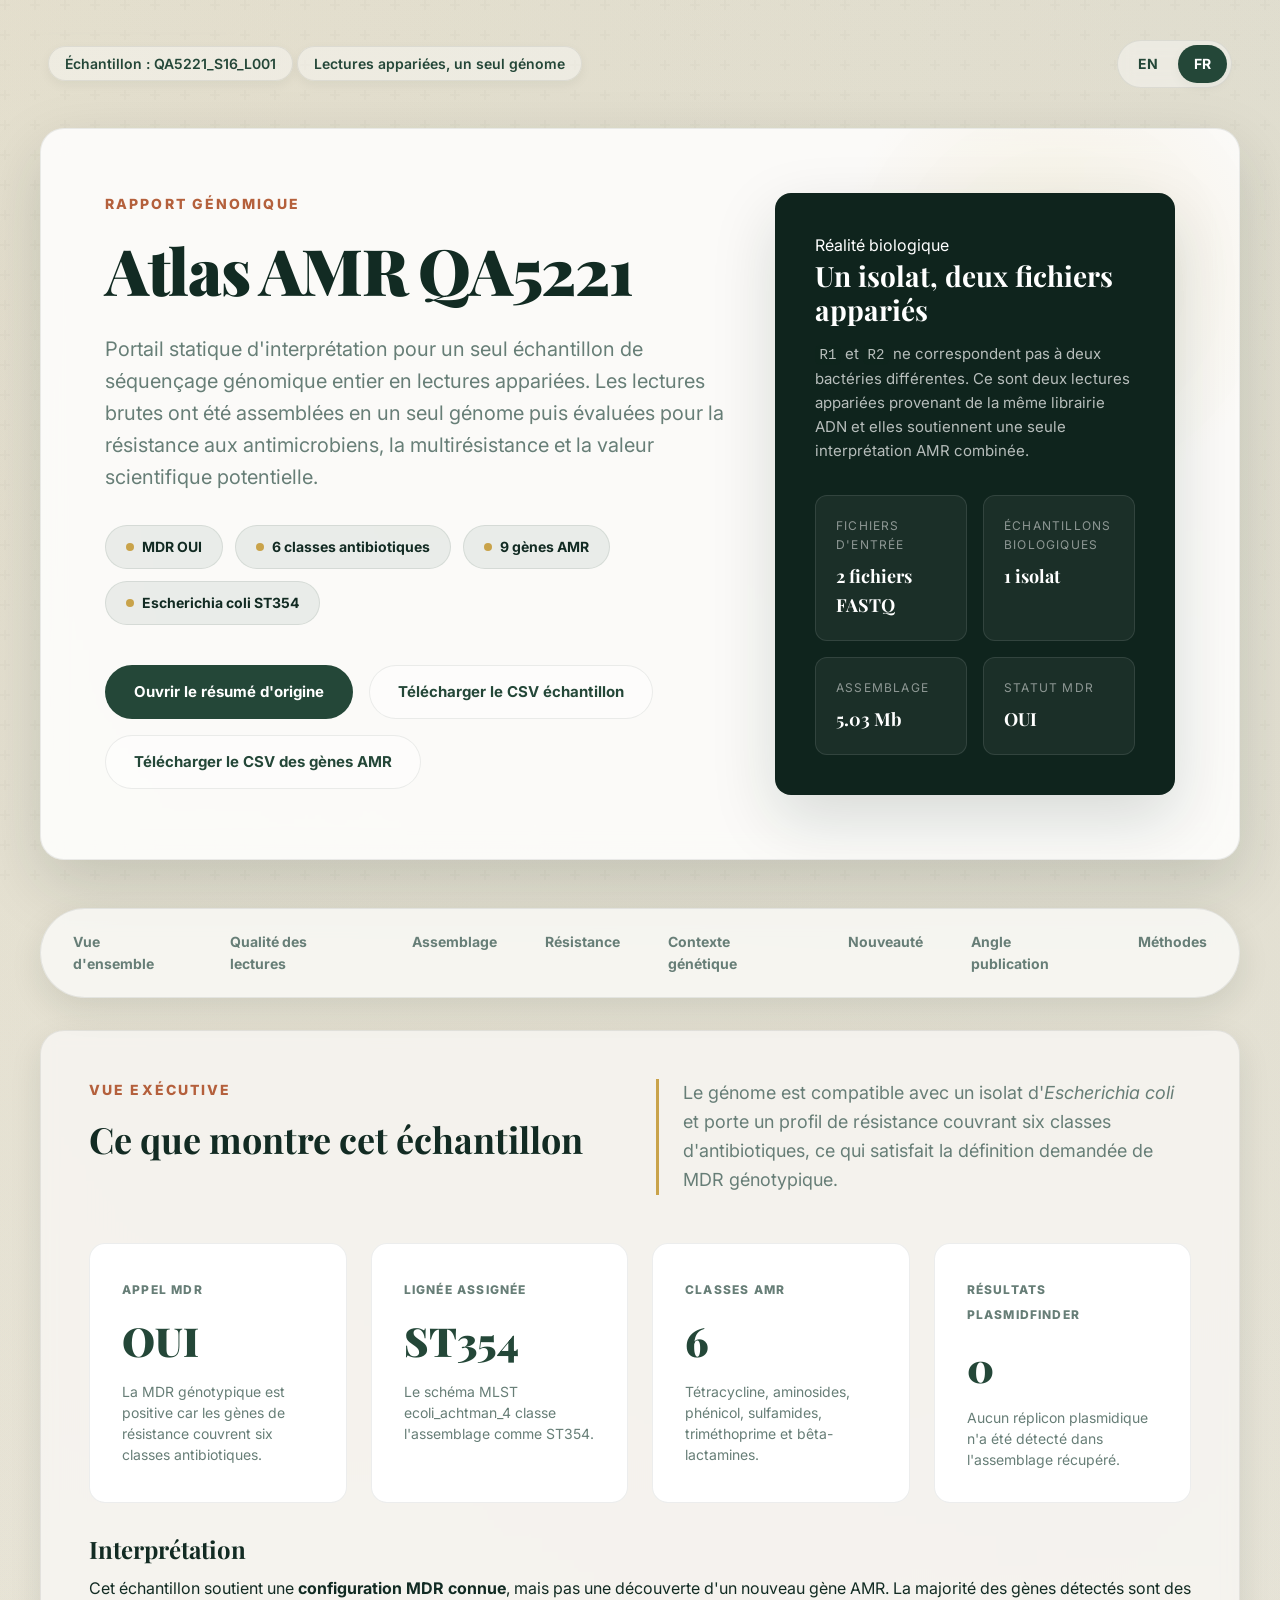
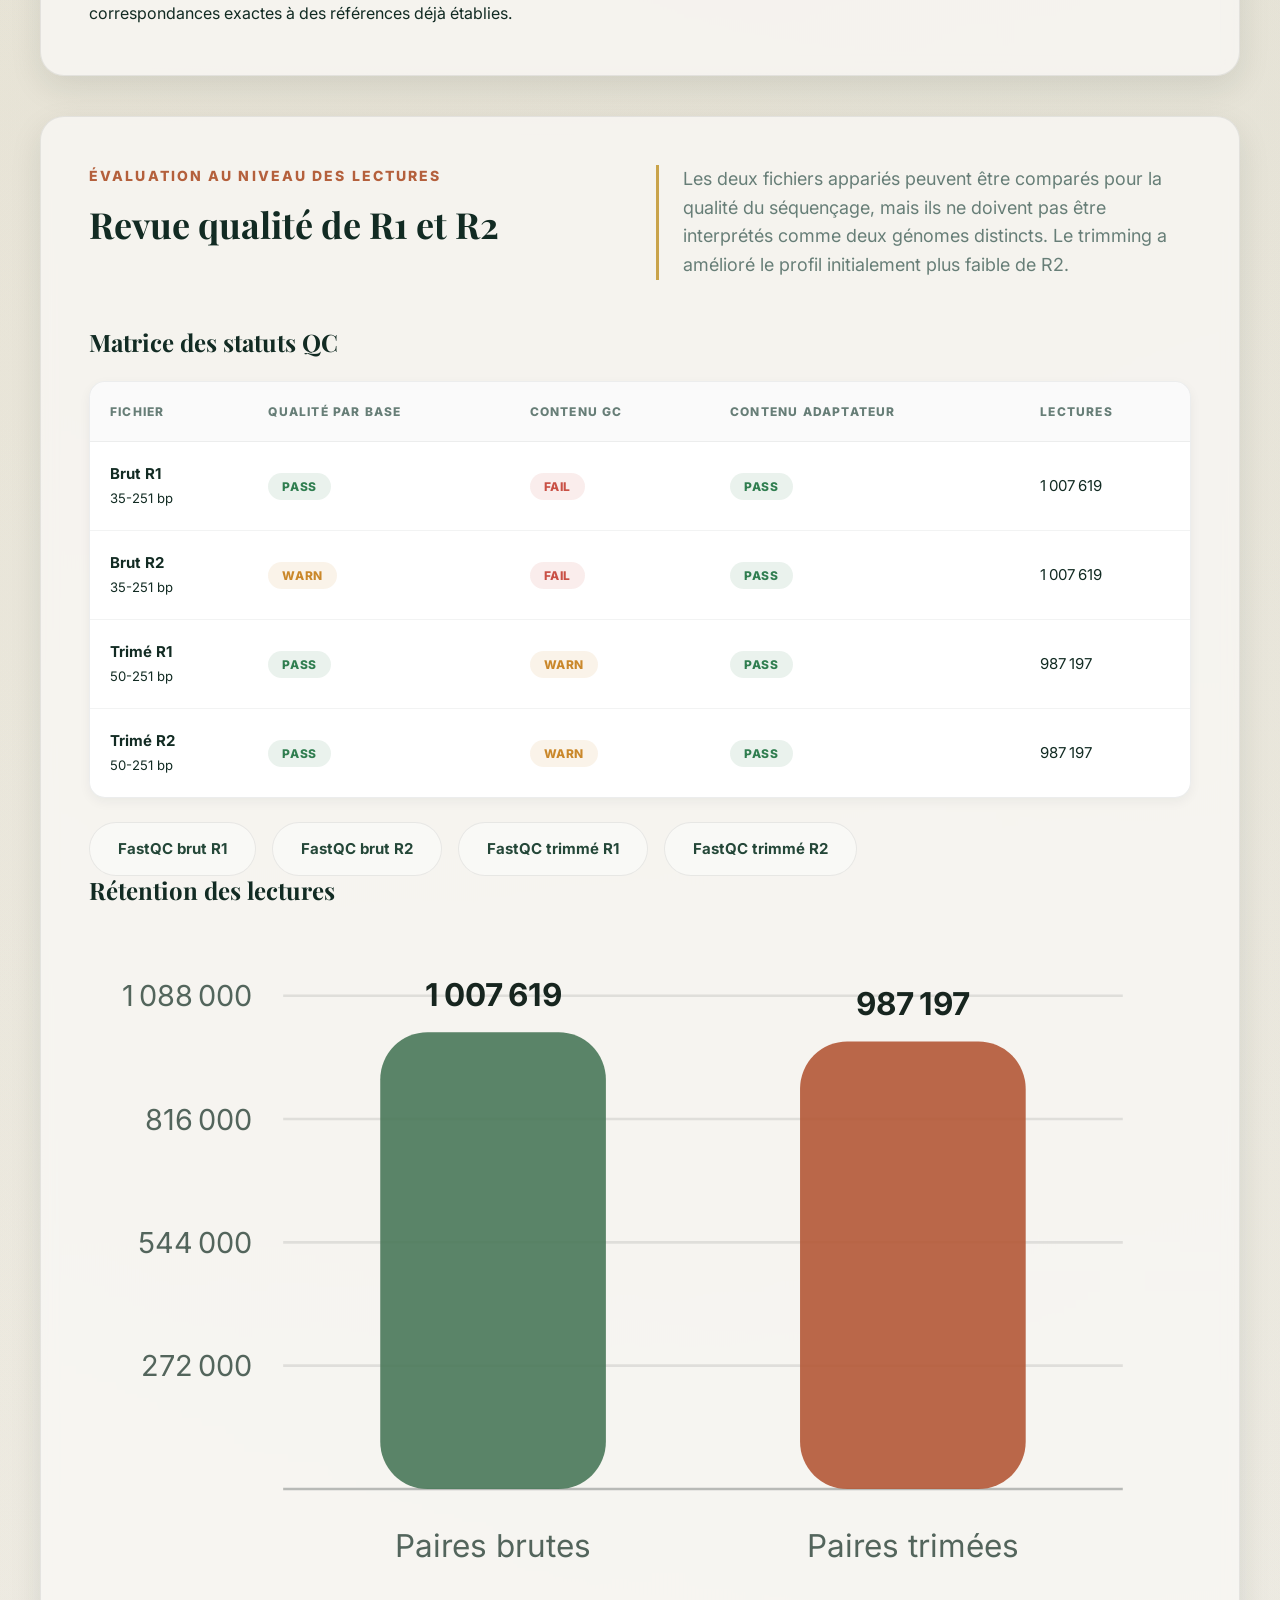
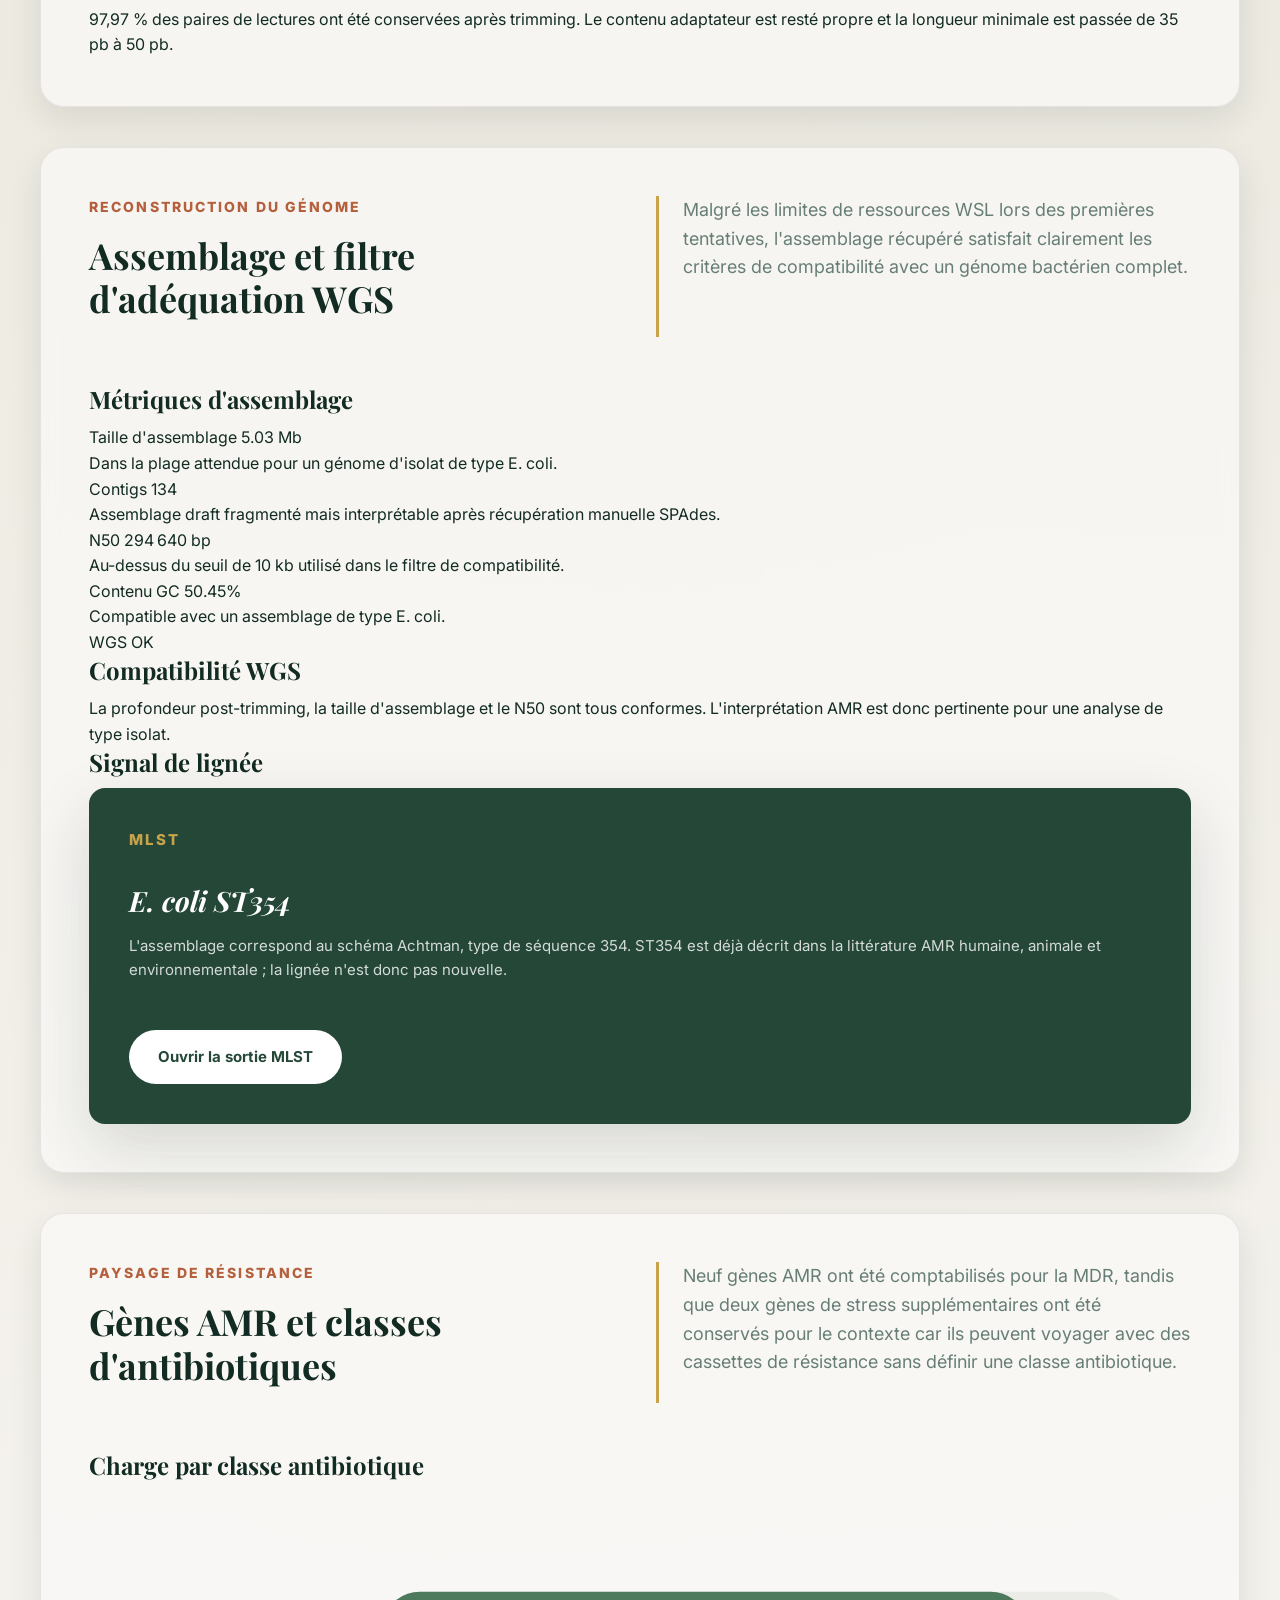
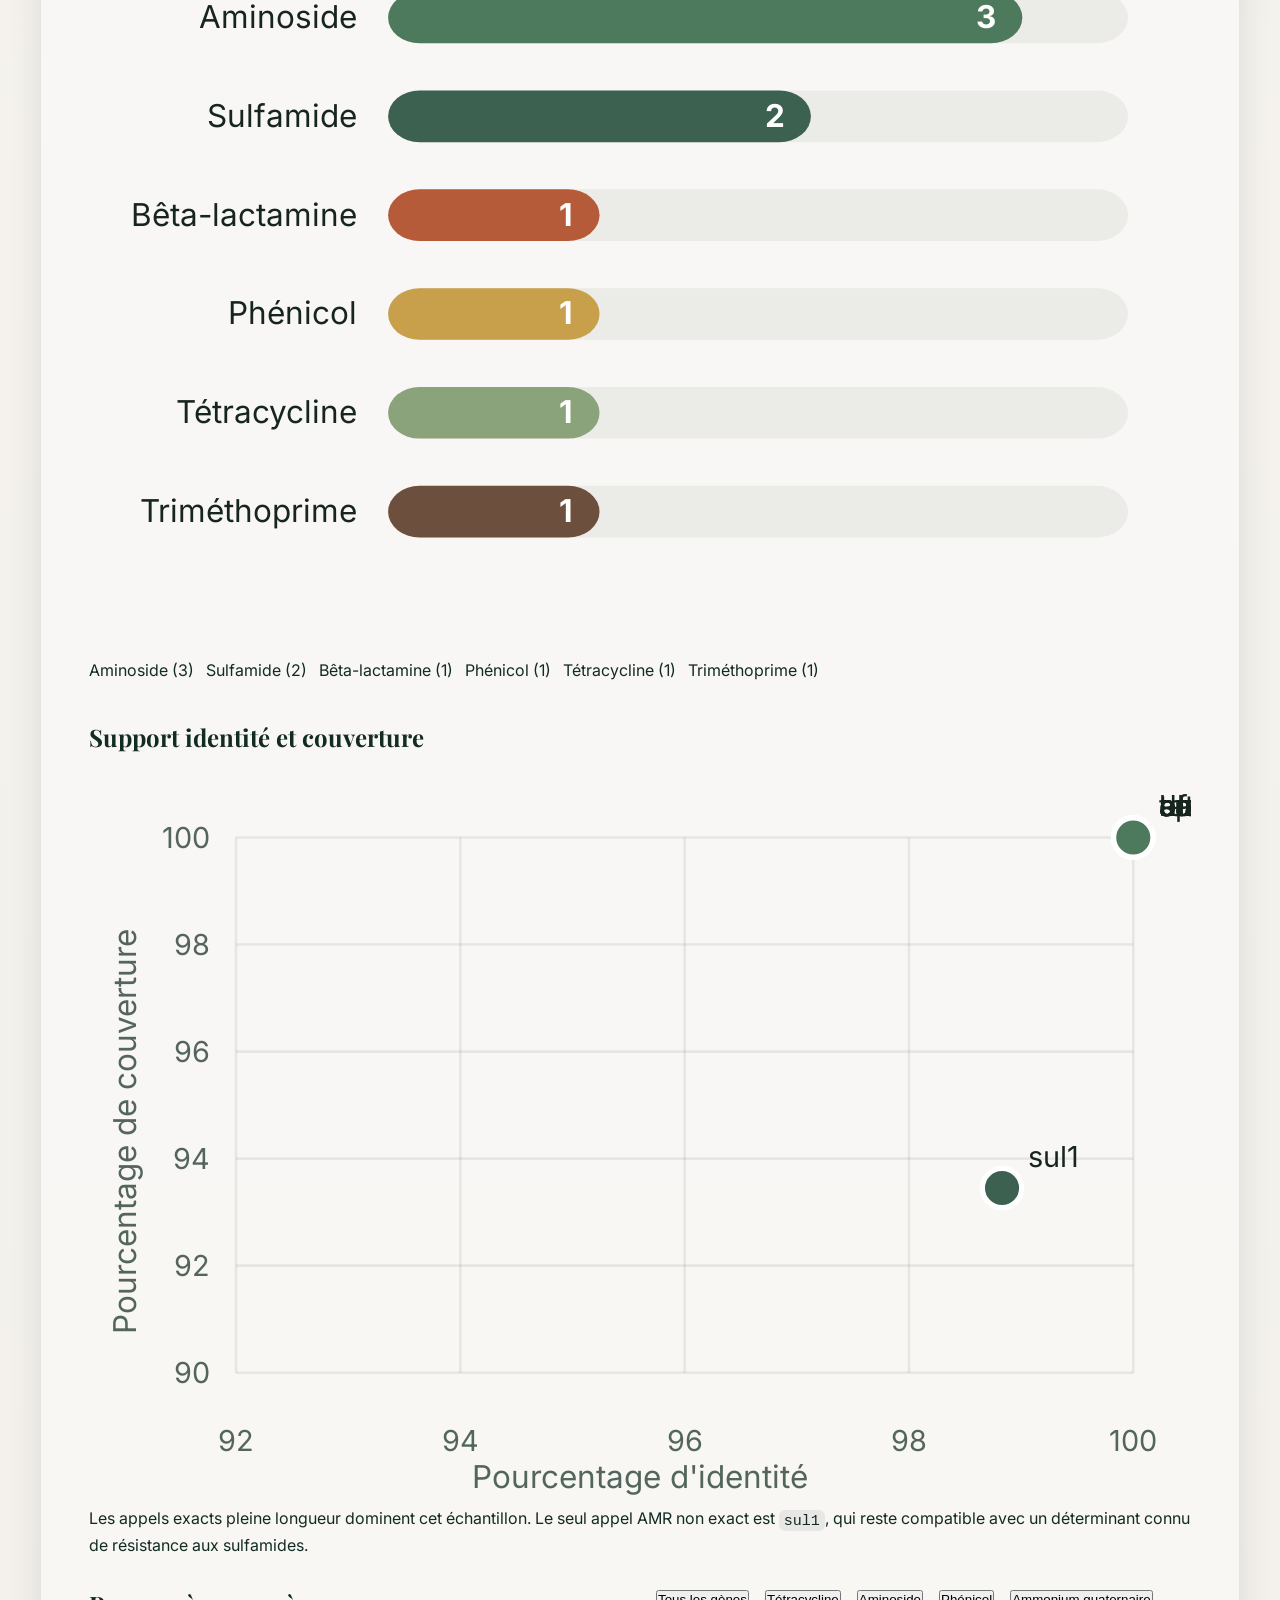
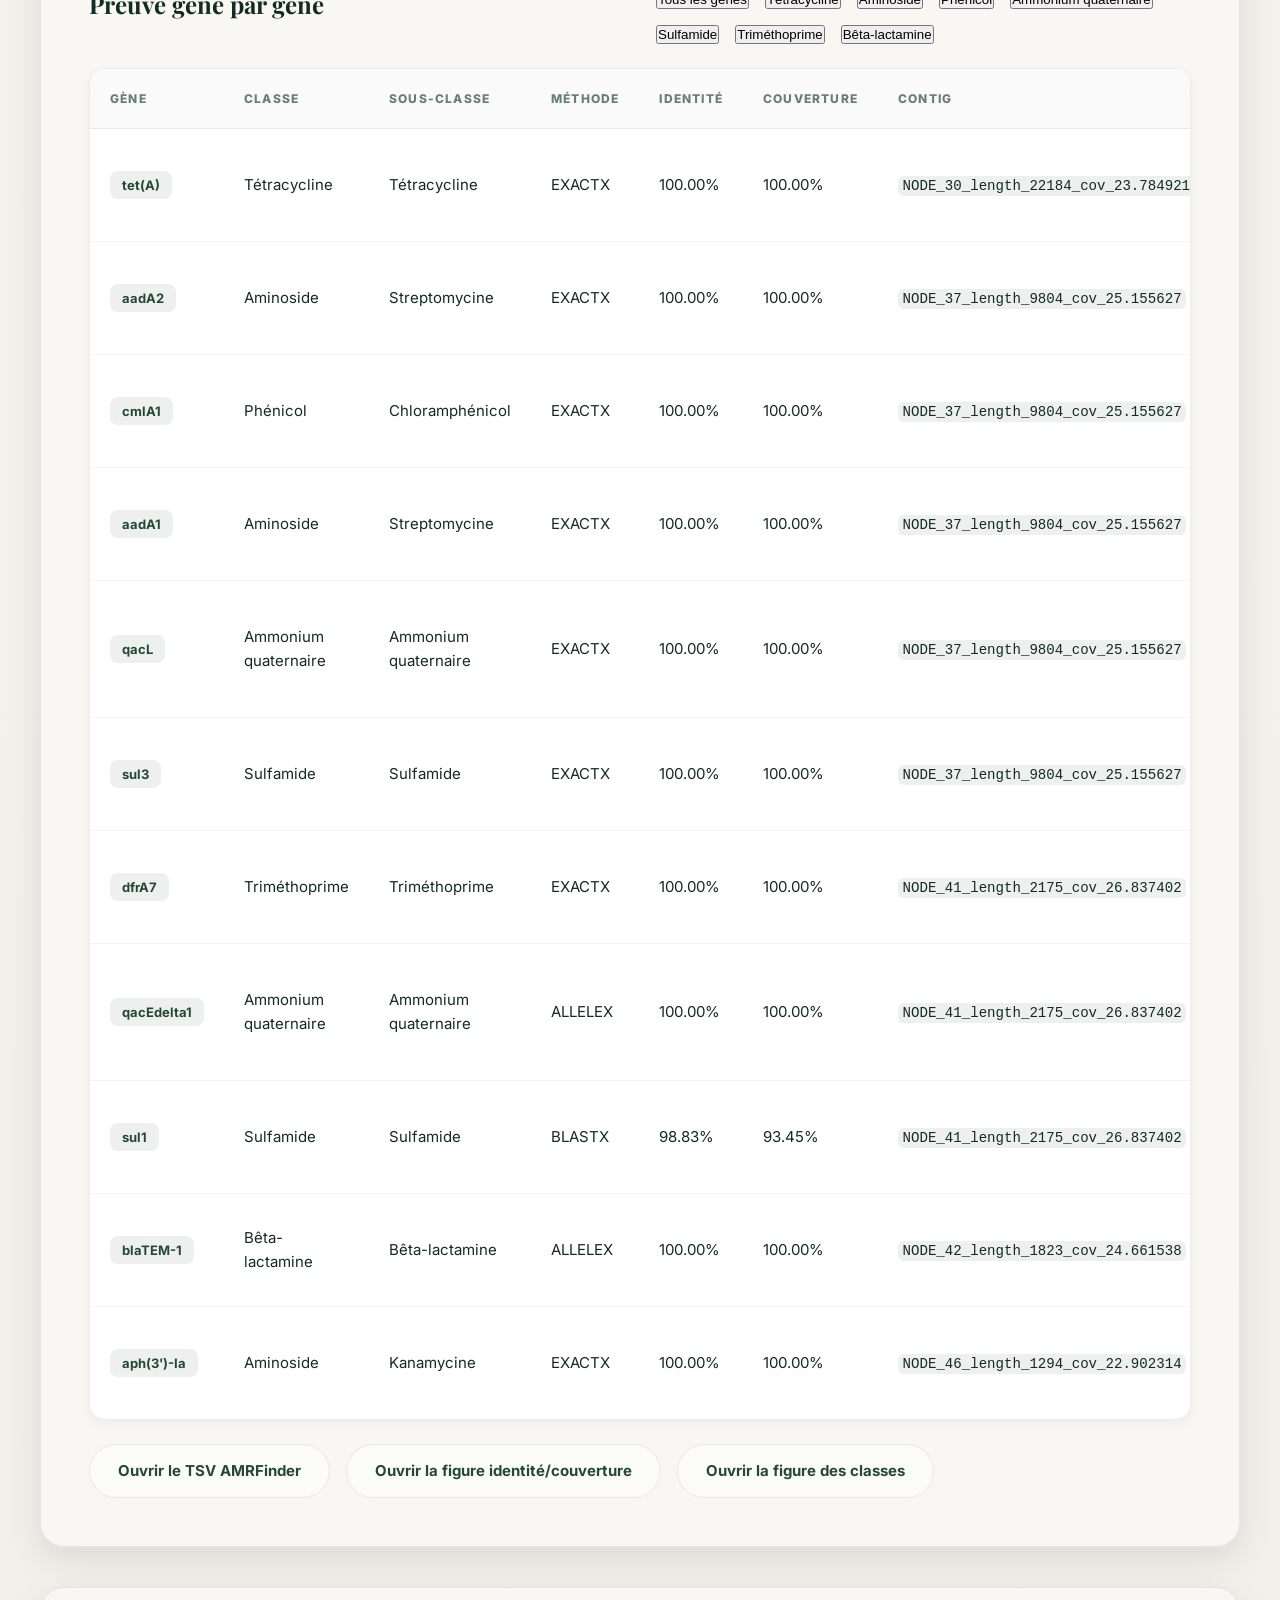
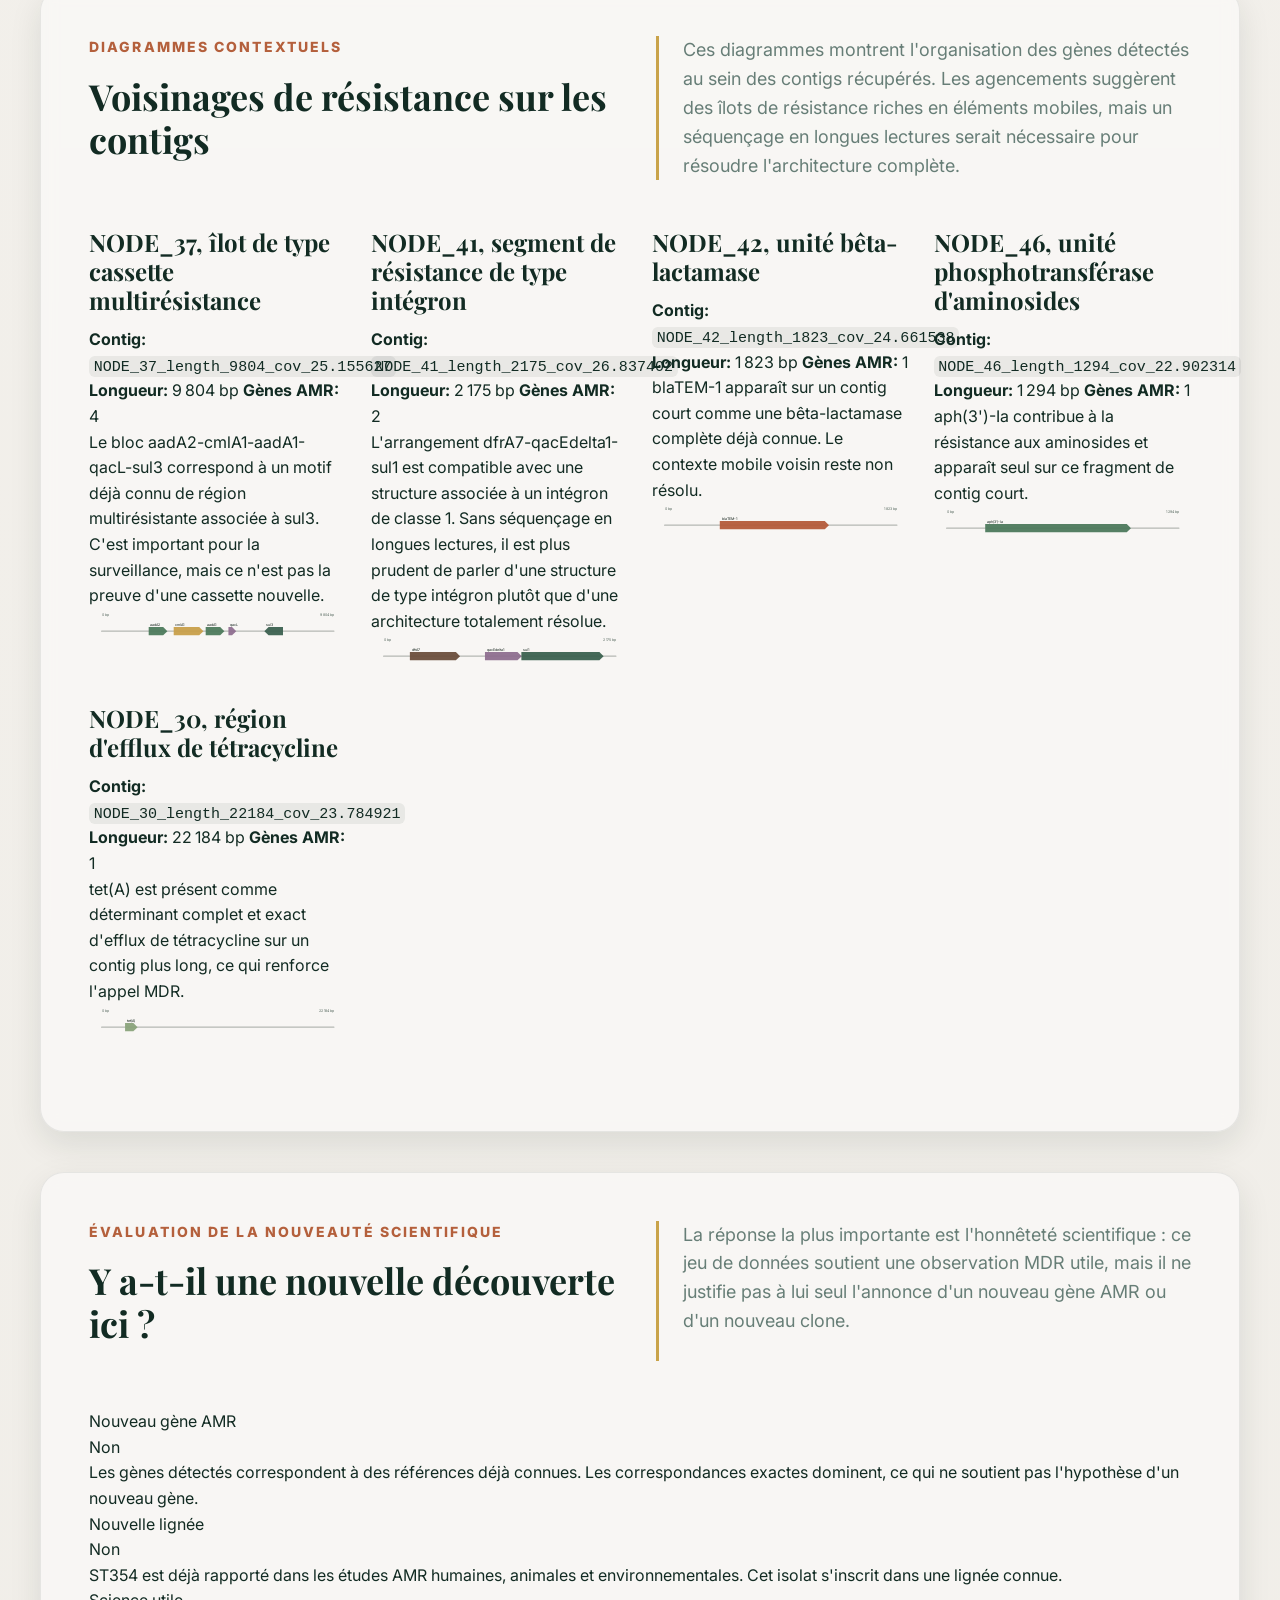
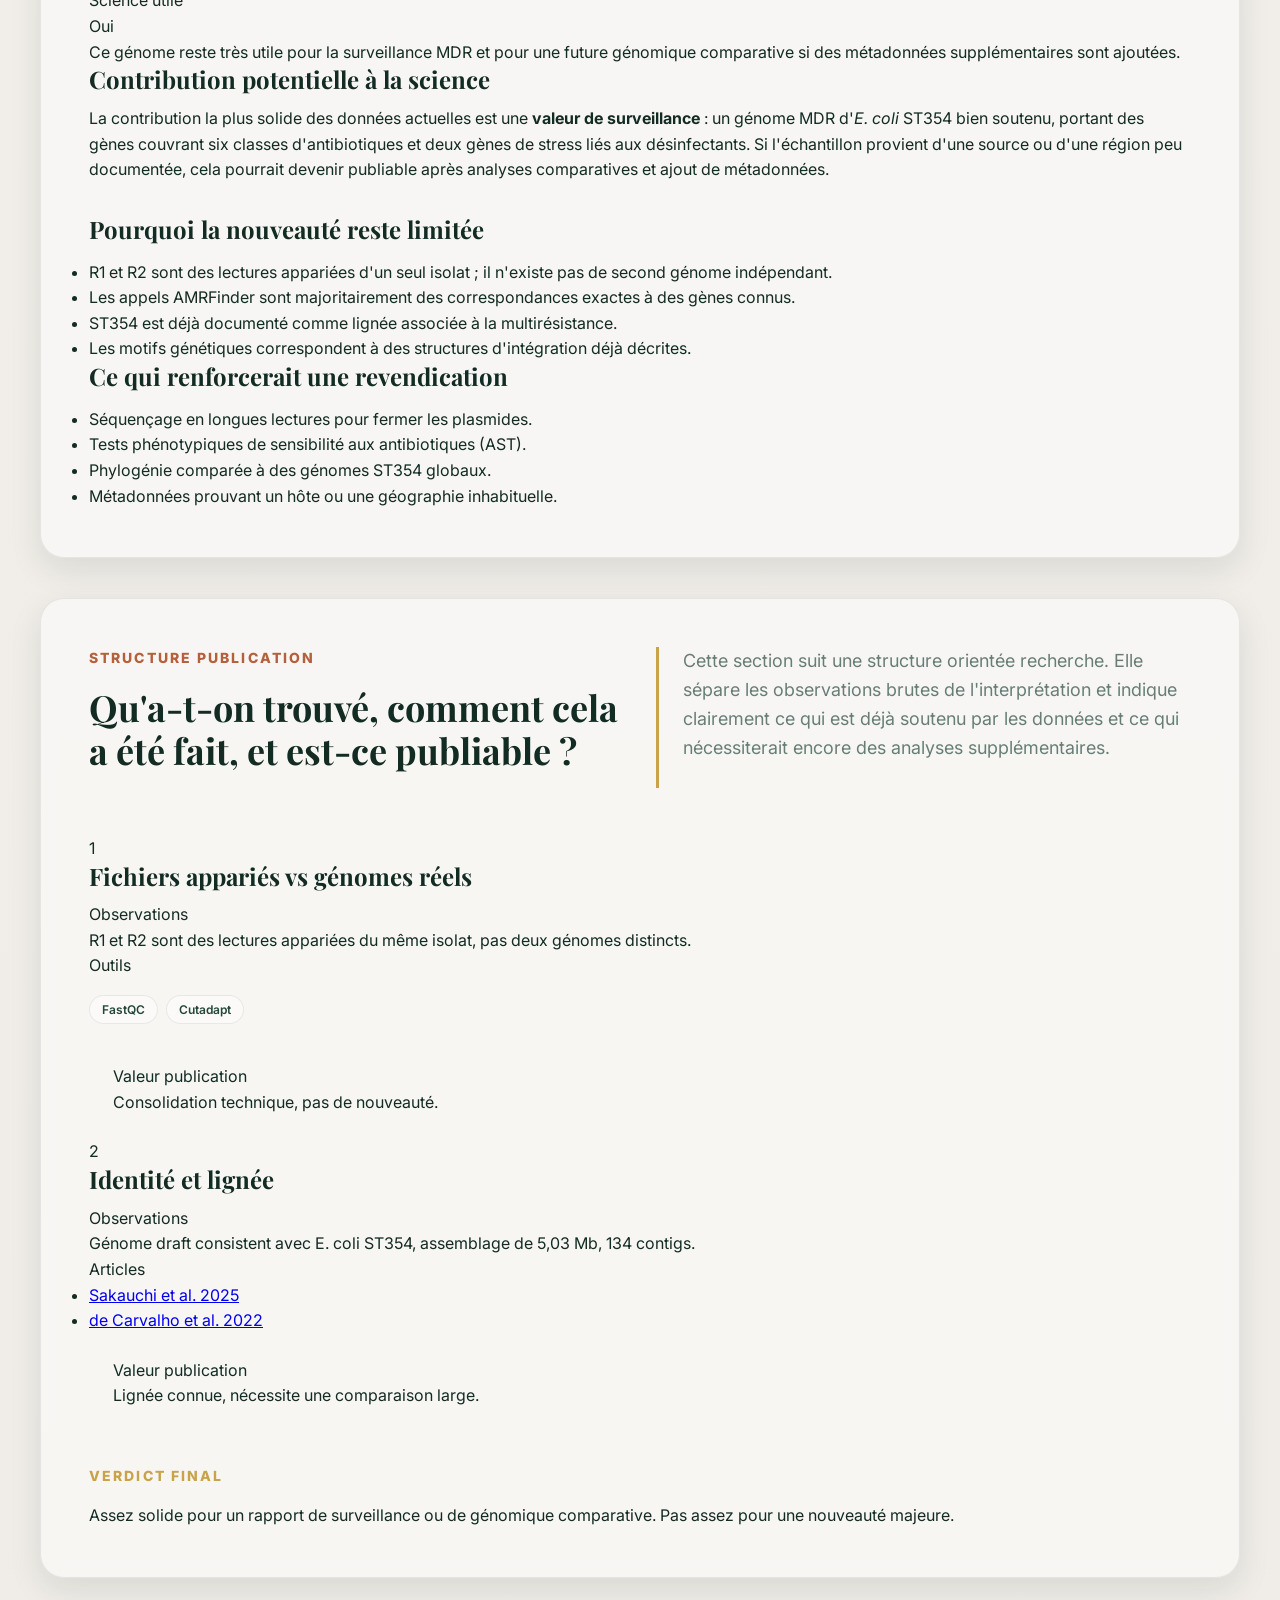
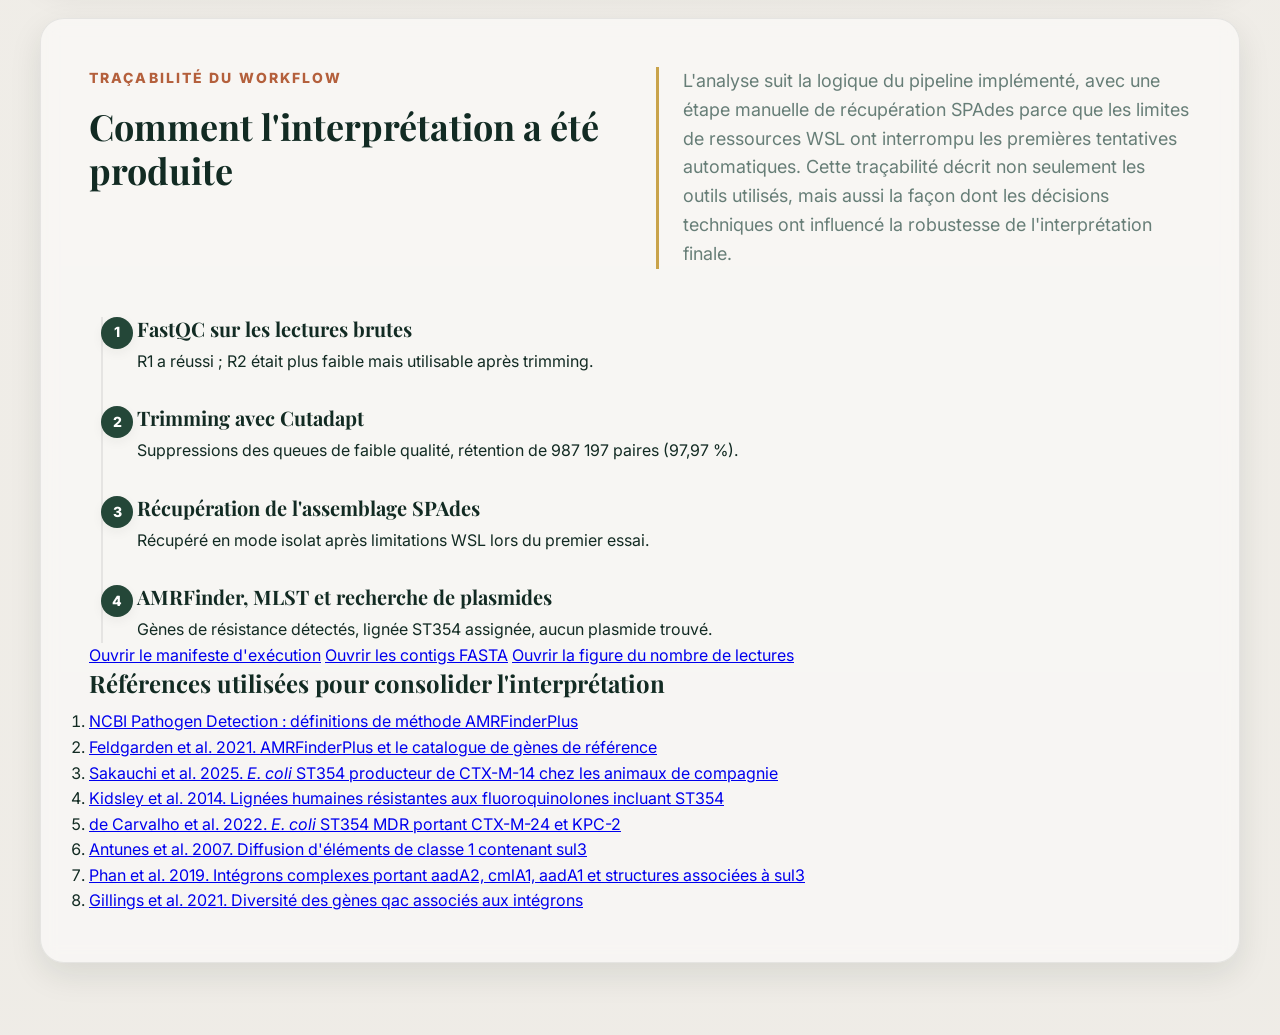
==== index.fr.html @ 308a6fcc "Modernize AMR report styling: Premium design system, glassmorphism, and responsive layout" ====
<!DOCTYPE html>
<html lang="fr">
<head>
  <meta charset="utf-8">
  <meta name="viewport" content="width=device-width, initial-scale=1">
  <title>QA5221 Atlas AMR</title>
  <link rel="stylesheet" href="styles.css">
</head>
<body>
  <div class="page-shell">
    <div class="topbar">
      <div class="topbar-group">
        <span class="topbar-chip">Échantillon : QA5221_S16_L001</span>
        <span class="topbar-chip">Lectures appariées, un seul génome</span>
      </div>
      <div class="language-switch" aria-label="Changement de langue">
        <a class="language-link" href="index.html">EN</a>
        <a class="language-link active" href="index.fr.html" lang="fr">FR</a>
      </div>
    </div>

    <header class="hero" id="top">
      <div class="hero-copy">
        <p class="eyebrow">Rapport génomique</p>
        <h1>Atlas AMR QA5221</h1>
        <p class="hero-lead">
          Portail statique d'interprétation pour un seul échantillon de séquençage génomique entier en lectures appariées.
          Les lectures brutes ont été assemblées en un seul génome puis évaluées pour la résistance
          aux antimicrobiens, la multirésistance et la valeur scientifique potentielle.
        </p>
        <div class="hero-badges" id="hero-badges"></div>
        <div class="hero-actions">
          <a class="button button-primary" href="../reports/QA5221_S16_L001_summary.html">Ouvrir le résumé d'origine</a>
          <a class="button" href="../reports/QA5221_S16_L001_sample_summary.csv">Télécharger le CSV échantillon</a>
          <a class="button" href="../reports/QA5221_S16_L001_amr_genes.csv">Télécharger le CSV des gènes AMR</a>
        </div>
      </div>
      <div class="hero-panel">
        <div class="specimen-card">
          <span class="specimen-label">Réalité biologique</span>
          <h2>Un isolat, deux fichiers appariés</h2>
          <p>
            <code>R1</code> et <code>R2</code> ne correspondent pas à deux bactéries différentes.
            Ce sont deux lectures appariées provenant de la même librairie ADN et elles soutiennent
            une seule interprétation AMR combinée.
          </p>
          <div class="specimen-grid">
            <div><span>Fichiers d'entrée</span><strong>2 fichiers FASTQ</strong></div>
            <div><span>Échantillons biologiques</span><strong>1 isolat</strong></div>
            <div><span>Assemblage</span><strong>5.03 Mb</strong></div>
            <div><span>Statut MDR</span><strong>OUI</strong></div>
          </div>
        </div>
      </div>
    </header>

    <nav class="section-nav">
      <a href="#overview">Vue d'ensemble</a>
      <a href="#qc">Qualité des lectures</a>
      <a href="#assembly">Assemblage</a>
      <a href="#amr">Résistance</a>
      <a href="#clusters">Contexte génétique</a>
      <a href="#novelty">Nouveauté</a>
      <a href="#research">Angle publication</a>
      <a href="#methods">Méthodes</a>
    </nav>

    <main>
      <section class="panel" id="overview">
        <div class="panel-head">
          <div>
            <p class="eyebrow">Vue exécutive</p>
            <h2>Ce que montre cet échantillon</h2>
          </div>
          <p class="panel-summary">
            Le génome est compatible avec un isolat d'<em>Escherichia coli</em> et porte un profil de
            résistance couvrant six classes d'antibiotiques, ce qui satisfait la définition demandée
            de MDR génotypique.
          </p>
        </div>
        <div class="metrics-grid" id="metrics-grid"></div>
        <div class="callout">
          <h3>Interprétation</h3>
          <p>
            Cet échantillon soutient une <strong>configuration MDR connue</strong>, mais pas une découverte
            d'un nouveau gène AMR. La majorité des gènes détectés sont des correspondances exactes
            à des références déjà établies.
          </p>
        </div>
      </section>

      <section class="panel" id="qc">
        <div class="panel-head">
          <div>
            <p class="eyebrow">Évaluation au niveau des lectures</p>
            <h2>Revue qualité de R1 et R2</h2>
          </div>
          <p class="panel-summary">
            Les deux fichiers appariés peuvent être comparés pour la qualité du séquençage, mais ils
            ne doivent pas être interprétés comme deux génomes distincts. Le trimming a amélioré le profil
            initialement plus faible de R2.
          </p>
        </div>
        <div class="two-column">
          <article class="subpanel">
            <h3>Matrice des statuts QC</h3>
            <div class="table-wrap">
              <div id="qc-matrix"></div>
            </div>
            <div class="hero-actions" style="margin-top: 1rem;">
              <a class="button" href="../qc/raw/QA5221_S16_L001_R1_001_fastqc.html">FastQC brut R1</a>
              <a class="button" href="../qc/raw/QA5221_S16_L001_R2_001_fastqc.html">FastQC brut R2</a>
              <a class="button" href="../qc/trimmed/QA5221_S16_L001_trimmed_R1_fastqc.html">FastQC trimmé R1</a>
              <a class="button" href="../qc/trimmed/QA5221_S16_L001_trimmed_R2_fastqc.html">FastQC trimmé R2</a>
            </div>
          </article>
          <article class="subpanel">
            <h3>Rétention des lectures</h3>
            <div class="chart-shell">
              <svg id="read-chart" viewBox="0 0 420 260" aria-labelledby="read-chart-title" role="img">
                <title id="read-chart-title">Nombre de lectures avant et après trimming</title>
              </svg>
            </div>
            <p class="figure-note">
              97,97 % des paires de lectures ont été conservées après trimming. Le contenu adaptateur
              est resté propre et la longueur minimale est passée de 35 pb à 50 pb.
            </p>
          </article>
        </div>
      </section>

      <section class="panel" id="assembly">
        <div class="panel-head">
          <div>
            <p class="eyebrow">Reconstruction du génome</p>
            <h2>Assemblage et filtre d'adéquation WGS</h2>
          </div>
          <p class="panel-summary">
            Malgré les limites de ressources WSL lors des premières tentatives, l'assemblage récupéré
            satisfait clairement les critères de compatibilité avec un génome bactérien complet.
          </p>
        </div>
        <div class="two-column">
          <article class="subpanel">
            <h3>Métriques d'assemblage</h3>
            <div class="assembly-grid" id="assembly-grid"></div>
            <div class="wgs-gate">
              <div class="gate-ring" id="gate-ring"><span id="gate-ring-label"></span></div>
              <div class="gate-text">
                <h3>Compatibilité WGS</h3>
                <p>
                  La profondeur post-trimming, la taille d'assemblage et le N50 sont tous conformes.
                  L'interprétation AMR est donc pertinente pour une analyse de type isolat.
                </p>
              </div>
            </div>
          </article>
          <article class="subpanel">
            <h3>Signal de lignée</h3>
            <div class="specimen-card" style="background: var(--primary); min-height: 100%;">
              <p class="eyebrow" style="color: var(--accent);">MLST</p>
              <h2 style="color: white; font-style: italic;">E. coli ST354</h2>
              <p style="color: hsla(0,0%,100%,0.8);">
                L'assemblage correspond au schéma Achtman, type de séquence 354. 
                ST354 est déjà décrit dans la littérature AMR humaine, animale et environnementale ; 
                la lignée n'est donc pas nouvelle.
              </p>
              <a class="button button-primary" style="background: white; color: var(--primary); margin-top: 1rem;" href="../amr/QA5221_mlst.tsv">Ouvrir la sortie MLST</a>
            </div>
          </article>
        </div>
      </section>

      <section class="panel" id="amr">
        <div class="panel-head">
          <div>
            <p class="eyebrow">Paysage de résistance</p>
            <h2>Gènes AMR et classes d'antibiotiques</h2>
          </div>
          <p class="panel-summary">
            Neuf gènes AMR ont été comptabilisés pour la MDR, tandis que deux gènes de stress supplémentaires
            ont été conservés pour le contexte car ils peuvent voyager avec des cassettes de résistance
            sans définir une classe antibiotique.
          </p>
        </div>
        <div class="two-column">
          <article class="subpanel">
            <h3>Charge par classe antibiotique</h3>
            <div class="chart-shell">
              <svg id="class-chart" viewBox="0 0 420 280" aria-labelledby="class-chart-title" role="img">
                <title id="class-chart-title">Classes antibiotiques détectées</title>
              </svg>
            </div>
            <div class="hero-badges" id="class-legend" style="margin-top: 1.5rem;"></div>
          </article>
          <article class="subpanel">
            <h3>Support identité et couverture</h3>
            <div class="chart-shell">
              <svg id="scatter-chart" viewBox="0 0 420 280" aria-labelledby="scatter-chart-title" role="img">
                <title id="scatter-chart-title">Identité et couverture des gènes AMR</title>
              </svg>
            </div>
            <p class="figure-note">
              Les appels exacts pleine longueur dominent cet échantillon. Le seul appel AMR non exact
              est <code>sul1</code>, qui reste compatible avec un déterminant connu de résistance aux sulfamides.
            </p>
          </article>
        </div>
        <div class="subpanel" style="margin-top: 2rem;">
          <div class="panel-head" style="margin-bottom: 1.5rem;">
            <h3>Preuve gène par gène</h3>
            <div class="hero-actions" id="filter-row"></div>
          </div>
          <div class="table-wrap">
            <table class="gene-table">
              <thead>
                <tr>
                  <th>Gène</th>
                  <th>Classe</th>
                  <th>Sous-classe</th>
                  <th>Méthode</th>
                  <th>Identité</th>
                  <th>Couverture</th>
                  <th>Contig</th>
                  <th>Rôle</th>
                </tr>
              </thead>
              <tbody id="gene-table-body"></tbody>
            </table>
          </div>
          <div class="hero-actions" style="margin-top: 1.5rem;">
            <a class="button" href="../amr/QA5221_amrfinder.tsv">Ouvrir le TSV AMRFinder</a>
            <a class="button" href="../reports/QA5221_S16_L001_amr_identity_coverage.png">Ouvrir la figure identité/couverture</a>
            <a class="button" href="../reports/QA5221_S16_L001_amr_classes.png">Ouvrir la figure des classes</a>
          </div>
        </div>
      </section>

      <section class="panel" id="clusters">
        <div class="panel-head">
          <div>
            <p class="eyebrow">Diagrammes contextuels</p>
            <h2>Voisinages de résistance sur les contigs</h2>
          </div>
          <p class="panel-summary">
            Ces diagrammes montrent l'organisation des gènes détectés au sein des contigs récupérés.
            Les agencements suggèrent des îlots de résistance riches en éléments mobiles, mais un séquençage
            en longues lectures serait nécessaire pour résoudre l'architecture complète.
          </p>
        </div>
        <div class="metrics-grid" id="cluster-stack"></div>
      </section>

      <section class="panel" id="novelty">
        <div class="panel-head">
          <div>
            <p class="eyebrow">Évaluation de la nouveauté scientifique</p>
            <h2>Y a-t-il une nouvelle découverte ici ?</h2>
          </div>
          <p class="panel-summary">
            La réponse la plus importante est l'honnêteté scientifique : ce jeu de données soutient une
            observation MDR utile, mais il ne justifie pas à lui seul l'annonce d'un nouveau gène AMR
            ou d'un nouveau clone.
          </p>
        </div>
        <div class="novelty-grid" id="novelty-grid"></div>
        <div class="callout contrast">
          <h3>Contribution potentielle à la science</h3>
          <p>
            La contribution la plus solide des données actuelles est une <strong>valeur de surveillance</strong> :
            un génome MDR d'<em>E. coli</em> ST354 bien soutenu, portant des gènes couvrant six classes
            d'antibiotiques et deux gènes de stress liés aux désinfectants. Si l'échantillon provient
            d'une source ou d'une région peu documentée, cela pourrait devenir publiable après analyses
            comparatives et ajout de métadonnées.
          </p>
        </div>
        <div class="two-column" style="margin-top: 2rem;">
          <div class="subpanel">
            <h3>Pourquoi la nouveauté reste limitée</h3>
            <ul class="paper-list" style="margin-top: 1rem;">
              <li>R1 et R2 sont des lectures appariées d'un seul isolat ; il n'existe pas de second génome indépendant.</li>
              <li>Les appels AMRFinder sont majoritairement des correspondances exactes à des gènes connus.</li>
              <li>ST354 est déjà documenté comme lignée associée à la multirésistance.</li>
              <li>Les motifs génétiques correspondent à des structures d'intégration déjà décrites.</li>
            </ul>
          </div>
          <div class="subpanel">
            <h3>Ce qui renforcerait une revendication</h3>
            <ul class="paper-list" style="margin-top: 1rem;">
              <li>Séquençage en longues lectures pour fermer les plasmides.</li>
              <li>Tests phénotypiques de sensibilité aux antibiotiques (AST).</li>
              <li>Phylogénie comparée à des génomes ST354 globaux.</li>
              <li>Métadonnées prouvant un hôte ou une géographie inhabituelle.</li>
            </ul>
          </div>
        </div>
      </section>

      <section class="panel" id="research">
        <div class="panel-head">
          <div>
            <p class="eyebrow">Structure publication</p>
            <h2>Qu'a-t-on trouvé, comment cela a été fait, et est-ce publiable ?</h2>
          </div>
          <p class="panel-summary">
            Cette section suit une structure orientée recherche. Elle sépare les observations brutes de
            l'interprétation et indique clairement ce qui est déjà soutenu par les données et ce qui
            nécessiterait encore des analyses supplémentaires.
          </p>
        </div>
        <div class="research-grid">
          <article class="research-card">
            <div class="research-card-head">
              <span class="research-step">1</span>
              <h3>Fichiers appariés vs génomes réels</h3>
            </div>
            <div>
              <span class="research-label">Observations</span>
              <p>R1 et R2 sont des lectures appariées du même isolat, pas deux génomes distincts.</p>
              <span class="research-label" style="margin-top: 1rem;">Outils</span>
              <div class="timeline-meta">
                <span class="timeline-chip">FastQC</span>
                <span class="timeline-chip">Cutadapt</span>
              </div>
            </div>
            <div class="callout" style="padding: 1.5rem;">
              <span class="research-label">Valeur publication</span>
              <p>Consolidation technique, pas de nouveauté.</p>
            </div>
          </article>

          <article class="research-card">
            <div class="research-card-head">
              <span class="research-step">2</span>
              <h3>Identité et lignée</h3>
            </div>
            <div>
              <span class="research-label">Observations</span>
              <p>Génome draft consistent avec E. coli ST354, assemblage de 5,03 Mb, 134 contigs.</p>
              <span class="research-label" style="margin-top: 1rem;">Articles</span>
              <ul class="paper-list">
                <li><a href="https://pubmed.ncbi.nlm.nih.gov/40107766/">Sakauchi et al. 2025</a></li>
                <li><a href="https://pmc.ncbi.nlm.nih.gov/articles/PMC9646818/">de Carvalho et al. 2022</a></li>
              </ul>
            </div>
            <div class="callout" style="padding: 1.5rem;">
              <span class="research-label">Valeur publication</span>
              <p>Lignée connue, nécessite une comparaison large.</p>
            </div>
          </article>
        </div>
        <div class="callout contrast" style="margin-top: 2rem; border-radius: var(--radius-lg);">
          <span class="eyebrow" style="color: var(--accent);">Verdict Final</span>
          <p>
            Assez solide pour un rapport de surveillance ou de génomique comparative. Pas assez pour une nouveauté majeure.
          </p>
        </div>
      </section>

      <section class="panel" id="methods">
        <div class="panel-head">
          <div>
            <p class="eyebrow">Traçabilité du workflow</p>
            <h2>Comment l'interprétation a été produite</h2>
          </div>
          <p class="panel-summary">
            L'analyse suit la logique du pipeline implémenté, avec une étape manuelle de récupération SPAdes
            parce que les limites de ressources WSL ont interrompu les premières tentatives automatiques.
            Cette traçabilité décrit non seulement les outils utilisés, mais aussi la façon dont les décisions
            techniques ont influencé la robustesse de l'interprétation finale.
          </p>
        </div>
        <div class="timeline">
          <div class="timeline-item">
            <span class="timeline-step">1</span>
            <div><h3>FastQC sur les lectures brutes</h3><p>R1 a réussi ; R2 était plus faible mais utilisable après trimming.</p></div>
          </div>
          <div class="timeline-item">
            <span class="timeline-step">2</span>
            <h3>Trimming avec Cutadapt</h3>
            <p>Suppressions des queues de faible qualité, rétention de 987 197 paires (97,97 %).</p>
          </div>
          <div class="timeline-item">
            <span class="timeline-step">3</span>
            <h3>Récupération de l'assemblage SPAdes</h3>
            <p>Récupéré en mode isolat après limitations WSL lors du premier essai.</p>
          </div>
          <div class="timeline-item">
            <span class="timeline-step">4</span>
            <h3>AMRFinder, MLST et recherche de plasmides</h3>
            <p>Gènes de résistance détectés, lignée ST354 assignée, aucun plasmide trouvé.</p>
          </div>
        </div>
        <div class="inline-links">
          <a href="../run_manifest.json">Ouvrir le manifeste d'exécution</a>
          <a href="../assembly/contigs.fasta">Ouvrir les contigs FASTA</a>
          <a href="../reports/QA5221_S16_L001_read_counts.png">Ouvrir la figure du nombre de lectures</a>
        </div>
        <div class="references">
          <h3>Références utilisées pour consolider l'interprétation</h3>
          <ol>
            <li><a href="https://www.ncbi.nlm.nih.gov/pathogens/docs/data_processing">NCBI Pathogen Detection : définitions de méthode AMRFinderPlus</a></li>
            <li><a href="https://pmc.ncbi.nlm.nih.gov/articles/PMC8208984/">Feldgarden et al. 2021. AMRFinderPlus et le catalogue de gènes de référence</a></li>
            <li><a href="https://pubmed.ncbi.nlm.nih.gov/40107766/">Sakauchi et al. 2025. <em>E. coli</em> ST354 producteur de CTX-M-14 chez les animaux de compagnie</a></li>
            <li><a href="https://pubmed.ncbi.nlm.nih.gov/25576024/">Kidsley et al. 2014. Lignées humaines résistantes aux fluoroquinolones incluant ST354</a></li>
            <li><a href="https://pmc.ncbi.nlm.nih.gov/articles/PMC9646818/">de Carvalho et al. 2022. <em>E. coli</em> ST354 MDR portant CTX-M-24 et KPC-2</a></li>
            <li><a href="https://pmc.ncbi.nlm.nih.gov/articles/PMC1855504/">Antunes et al. 2007. Diffusion d'éléments de classe 1 contenant sul3</a></li>
            <li><a href="https://pmc.ncbi.nlm.nih.gov/articles/PMC6834847/">Phan et al. 2019. Intégrons complexes portant aadA2, cmlA1, aadA1 et structures associées à sul3</a></li>
            <li><a href="https://pmc.ncbi.nlm.nih.gov/articles/PMC8448097/">Gillings et al. 2021. Diversité des gènes qac associés aux intégrons</a></li>
          </ol>
        </div>
      </section>
    </main>
  </div>

  <script src="app.js"></script>
</body>
</html>
---- styles.css ----
@import url('https://fonts.googleapis.com/css2?family=Inter:wght@300;400;500;600;700;800&family=Playfair+Display:ital,wght@0,400;0,700;0,900;1,400&display=swap');

:root {
  /* Refined Color Palette - HSL for harmony */
  --bg-color: hsl(40, 30%, 96%);
  --bg-deep: hsl(160, 40%, 10%);
  --ink-color: hsl(160, 40%, 12%);
  --muted-color: hsl(160, 10%, 45%);
  
  --primary: hsl(155, 33%, 21%); /* Deep Moss */
  --primary-light: hsl(155, 20%, 45%); /* Fern */
  --secondary: hsl(18, 50%, 47%); /* Clay */
  --accent: hsl(42, 54%, 54%); /* Gold */
  
  --panel-bg: hsla(40, 30%, 98%, 0.7);
  --panel-bg-strong: hsla(0, 0%, 100%, 0.85);
  --glass-bg: hsla(255, 100%, 100%, 0.4);
  --glass-border: hsla(160, 40%, 10%, 0.08);
  
  --shadow-sm: 0 4px 12px hsla(160, 40%, 10%, 0.05);
  --shadow-md: 0 12px 32px hsla(160, 40%, 10%, 0.1);
  --shadow-lg: 0 24px 64px hsla(160, 40%, 10%, 0.15);
  
  --radius-lg: 24px;
  --radius-md: 16px;
  --radius-sm: 12px;
  
  --status-pass: hsl(145, 45%, 34%);
  --status-warn: hsl(35, 65%, 48%);
  --status-fail: hsl(5, 55%, 53%);
  --status-na: hsl(160, 8%, 51%);

  --font-main: 'Inter', system-ui, -apple-system, sans-serif;
  --font-serif: 'Playfair Display', serif;
}

/* Base reset & Typography */
* {
  box-sizing: border-box;
  margin: 0;
  padding: 0;
}

html {
  scroll-behavior: smooth;
  font-size: 16px;
}

body {
  background-color: var(--bg-color);
  background-image: 
    radial-gradient(circle at 0% 0%, hsla(42, 54%, 54%, 0.15), transparent 40%),
    radial-gradient(circle at 100% 0%, hsla(155, 33%, 21%, 0.1), transparent 40%),
    linear-gradient(180deg, var(--bg-color) 0%, hsl(40, 20%, 92%) 100%);
  color: var(--ink-color);
  font-family: var(--font-main);
  line-height: 1.6;
  min-height: 100vh;
  padding: 2rem 1rem;
}

body::before {
  content: "";
  position: fixed;
  inset: 0;
  z-index: -1;
  background-image: url("data:image/svg+xml,%3Csvg width='60' height='60' viewBox='0 0 60 60' xmlns='http://www.w3.org/2000/svg'%3E%3Cg fill='none' fill-rule='evenodd'%3E%3Cg fill='%2317251f' fill-opacity='0.03'%3E%3Cpath d='M36 34v-4h-2v4h-4v2h4v4h2v-4h4v-2h-4zM6 34v-4H4v4H0v2h4v4h2v-4h4v-2H6zM6 4V0H4v4H0v2h4v4h2V6h4V4H6zM36 4V0h-2v4h-4v2h4v4h2V6h4V4h-4z'/%3E%3C/g%3E%3C/g%3E%3C/svg%3E");
  opacity: 0.5;
}

h1, h2, h3, h4 {
  font-family: var(--font-serif);
  font-weight: 700;
  line-height: 1.2;
}

h1 {
  font-size: clamp(2.5rem, 5vw, 4.5rem);
  font-weight: 900;
  letter-spacing: -0.02em;
  margin-bottom: 1.5rem;
}

h2 {
  font-size: 2.25rem;
  margin-bottom: 1rem;
}

h3 {
  font-size: 1.5rem;
  margin-bottom: 0.75rem;
}

/* Layout Shell */
.page-shell {
  max-width: 1200px;
  margin: 0 auto;
  position: relative;
}

/* Topbar */
.topbar {
  display: flex;
  justify-content: space-between;
  align-items: center;
  margin-bottom: 2rem;
  padding: 0.5rem;
}

.topbar-chip {
  background: var(--glass-bg);
  backdrop-filter: blur(8px);
  border: 1px solid var(--glass-border);
  padding: 0.5rem 1rem;
  border-radius: 2rem;
  font-size: 0.875rem;
  font-weight: 600;
  color: var(--primary);
  box-shadow: var(--shadow-sm);
}

.language-switch {
  background: var(--glass-bg);
  backdrop-filter: blur(8px);
  border: 1px solid var(--glass-border);
  padding: 0.25rem;
  border-radius: 2rem;
  display: flex;
  gap: 0.25rem;
}

.language-link {
  padding: 0.5rem 1rem;
  border-radius: 1.5rem;
  text-decoration: none;
  font-size: 0.875rem;
  font-weight: 700;
  color: var(--primary);
  transition: all 0.3s ease;
}

.language-link:hover {
  background: hsla(155, 33%, 21%, 0.05);
}

.language-link.active {
  background: var(--primary);
  color: white;
  box-shadow: var(--shadow-sm);
}

/* Hero Section */
.hero {
  display: grid;
  grid-template-columns: 1fr 400px;
  gap: 3rem;
  background: var(--panel-bg-strong);
  backdrop-filter: blur(12px);
  border: 1px solid var(--glass-border);
  border-radius: var(--radius-lg);
  padding: 4rem;
  box-shadow: var(--shadow-lg);
  margin-bottom: 3rem;
  position: relative;
  overflow: hidden;
}

.hero::after {
  content: "";
  position: absolute;
  top: -10%;
  right: -5%;
  width: 40%;
  height: 60%;
  background: radial-gradient(circle, hsla(42, 54%, 54%, 0.15), transparent 70%);
  z-index: 0;
}

.hero-copy {
  position: relative;
  z-index: 1;
}

.eyebrow {
  font-size: 0.875rem;
  font-weight: 800;
  text-transform: uppercase;
  letter-spacing: 0.15em;
  color: var(--secondary);
  margin-bottom: 1rem;
  display: block;
}

.hero-lead {
  font-size: 1.25rem;
  color: var(--muted-color);
  max-width: 60ch;
  margin-bottom: 2rem;
}

.hero-badges {
  display: flex;
  flex-wrap: wrap;
  gap: 0.75rem;
  margin-bottom: 2.5rem;
}

.badge {
  background: hsla(155, 33%, 21%, 0.08);
  border: 1px solid hsla(155, 33%, 21%, 0.1);
  padding: 0.625rem 1.25rem;
  border-radius: 2rem;
  font-size: 0.875rem;
  font-weight: 700;
  display: flex;
  align-items: center;
  gap: 0.5rem;
  transition: transform 0.3s ease;
}

.badge:hover {
  transform: translateY(-2px);
}

.badge .dot {
  width: 8px;
  height: 8px;
  border-radius: 50%;
  background: var(--accent);
}

.hero-actions {
  display: flex;
  gap: 1rem;
  flex-wrap: wrap;
}

.button {
  display: inline-flex;
  align-items: center;
  padding: 0.875rem 1.75rem;
  border-radius: 2rem;
  text-decoration: none;
  font-weight: 700;
  font-size: 0.9375rem;
  transition: all 0.3s cubic-bezier(0.4, 0, 0.2, 1);
  border: 1px solid var(--glass-border);
  background: var(--glass-bg);
  color: var(--primary);
}

.button:hover {
  transform: translateY(-3px);
  box-shadow: var(--shadow-md);
  background: white;
}

.button-primary {
  background: var(--primary);
  color: white;
  border-color: transparent;
}

.button-primary:hover {
  background: hsl(155, 33%, 25%);
  color: white;
}

/* Specimen Card */
.specimen-card {
  background: var(--bg-deep);
  color: white;
  padding: 2.5rem;
  border-radius: var(--radius-md);
  box-shadow: var(--shadow-lg);
  position: relative;
  z-index: 1;
}

.specimen-card h2 {
  color: white;
  font-size: 1.75rem;
  margin-bottom: 1rem;
}

.specimen-card p {
  color: hsla(0, 0%, 100%, 0.7);
  font-size: 0.9375rem;
  margin-bottom: 2rem;
}

.specimen-grid {
  display: grid;
  grid-template-columns: 1fr 1fr;
  gap: 1rem;
}

.specimen-grid div {
  background: hsla(0, 0%, 100%, 0.05);
  padding: 1.25rem;
  border-radius: var(--radius-sm);
  border: 1px solid hsla(0, 0%, 100%, 0.1);
}

.specimen-grid span {
  display: block;
  font-size: 0.75rem;
  text-transform: uppercase;
  letter-spacing: 0.1em;
  color: hsla(0, 0%, 100%, 0.5);
  margin-bottom: 0.5rem;
}

.specimen-grid strong {
  font-size: 1.125rem;
  font-family: var(--font-serif);
}

/* Section Navigation */
.section-nav {
  position: sticky;
  top: 1rem;
  z-index: 100;
  background: hsla(40, 30%, 98%, 0.8);
  backdrop-filter: blur(12px);
  border: 1px solid var(--glass-border);
  padding: 0.75rem;
  border-radius: 3rem;
  margin: 2rem auto;
  display: flex;
  justify-content: center;
  gap: 0.5rem;
  box-shadow: var(--shadow-md);
  max-width: fit-content;
}

.section-nav a {
  padding: 0.625rem 1.25rem;
  border-radius: 2rem;
  text-decoration: none;
  font-size: 0.875rem;
  font-weight: 700;
  color: var(--muted-color);
  transition: all 0.3s ease;
}

.section-nav a:hover {
  background: hsla(155, 33%, 21%, 0.05);
  color: var(--primary);
}

/* Generic Panels */
.panel {
  background: var(--panel-bg);
  backdrop-filter: blur(8px);
  border: 1px solid var(--glass-border);
  border-radius: var(--radius-lg);
  padding: 3rem;
  margin-bottom: 2.5rem;
  box-shadow: var(--shadow-md);
}

.panel-head {
  margin-bottom: 3rem;
  display: grid;
  grid-template-columns: 1fr 1fr;
  gap: 2rem;
}

.panel-summary {
  font-size: 1.125rem;
  color: var(--muted-color);
  border-left: 3px solid var(--accent);
  padding-left: 1.5rem;
}

/* Metrics Grid */
.metrics-grid {
  display: grid;
  grid-template-columns: repeat(auto-fit, minmax(240px, 1fr));
  gap: 1.5rem;
  margin-bottom: 2rem;
}

.metric-card {
  background: white;
  padding: 2rem;
  border-radius: var(--radius-md);
  border: 1px solid var(--glass-border);
  transition: transform 0.3s ease, box-shadow 0.3s ease;
}

.metric-card:hover {
  transform: translateY(-5px);
  box-shadow: var(--shadow-md);
}

.metric-card .label {
  font-size: 0.75rem;
  font-weight: 800;
  text-transform: uppercase;
  letter-spacing: 0.1em;
  color: var(--muted-color);
}

.metric-card .value {
  display: block;
  font-family: var(--font-serif);
  font-size: 2.5rem;
  font-weight: 900;
  color: var(--primary);
  margin: 0.5rem 0;
}

.metric-card .detail {
  font-size: 0.875rem;
  color: var(--muted-color);
  line-height: 1.5;
}

/* Tables */
.table-wrap {
  background: white;
  border-radius: var(--radius-md);
  border: 1px solid var(--glass-border);
  overflow-x: auto;
  box-shadow: var(--shadow-sm);
  margin: 1.5rem 0;
}

table {
  width: 100%;
  border-collapse: collapse;
  text-align: left;
}

th {
  background: hsla(160, 40%, 10%, 0.02);
  padding: 1.25rem;
  font-size: 0.75rem;
  font-weight: 800;
  text-transform: uppercase;
  letter-spacing: 0.1em;
  color: var(--muted-color);
  border-bottom: 1px solid var(--glass-border);
}

td {
  padding: 1.25rem;
  font-size: 0.9375rem;
  border-bottom: 1px solid hsla(160, 40%, 10%, 0.05);
}

tr:last-child td {
  border-bottom: none;
}

.gene-tag {
  background: hsla(155, 33%, 21%, 0.08);
  color: var(--primary);
  padding: 0.375rem 0.75rem;
  border-radius: 0.5rem;
  font-weight: 700;
  font-size: 0.8125rem;
}

/* Status Chips */
.status-chip {
  padding: 0.375rem 0.875rem;
  border-radius: 2rem;
  font-size: 0.75rem;
  font-weight: 800;
  text-transform: uppercase;
  letter-spacing: 0.05em;
}

.status-pass { background: hsla(145, 45%, 34%, 0.1); color: var(--status-pass); }
.status-warn { background: hsla(35, 65%, 48%, 0.1); color: var(--status-warn); }
.status-fail { background: hsla(5, 55%, 53%, 0.1); color: var(--status-fail); }

/* Timeline */
.timeline {
  display: flex;
  flex-direction: column;
  gap: 2rem;
  position: relative;
  padding-left: 3rem;
}

.timeline::before {
  content: "";
  position: absolute;
  left: 0.75rem;
  top: 0;
  bottom: 0;
  width: 2px;
  background: var(--glass-border);
}

.timeline-item {
  position: relative;
}

.timeline-step {
  position: absolute;
  left: -2.25rem;
  width: 2rem;
  height: 2rem;
  background: var(--primary);
  color: white;
  border-radius: 50%;
  display: grid;
  place-items: center;
  font-weight: 800;
  font-size: 0.875rem;
  box-shadow: var(--shadow-sm);
}

.timeline h3 {
  font-size: 1.25rem;
  margin-bottom: 0.5rem;
}

.timeline-meta {
  display: flex;
  flex-wrap: wrap;
  gap: 0.5rem;
  margin: 1rem 0;
}

.timeline-chip {
  background: var(--glass-bg);
  border: 1px solid var(--glass-border);
  padding: 0.25rem 0.75rem;
  border-radius: 1rem;
  font-size: 0.75rem;
  font-weight: 600;
  color: var(--primary);
}

.timeline-note {
  margin-top: 14px;
  padding-top: 14px;
  border-top: 1px solid var(--line);
  color: var(--muted);
}

code {
  font-family: Consolas, "Courier New", monospace;
  font-size: 0.94em;
  padding: 0.12em 0.32em;
  border-radius: 6px;
  background: rgba(15, 36, 29, 0.07);
}

.small {
  color: var(--muted);
  font-size: 0.82rem;
}

@media (max-width: 1040px) {
  .hero,
  .two-column,
  .metrics-grid,
  .novelty-grid {
    grid-template-columns: 1fr;
  }

  .panel-head,
  .gene-table-head {
    flex-direction: column;
    align-items: start;
  }

  .assembly-grid {
    grid-template-columns: 1fr 1fr;
  }

  .research-card {
    grid-template-columns: 1fr;
  }
}

@media (max-width: 760px) {
  .page-shell {
    padding: 16px 14px 52px;
  }

  .topbar {
    flex-direction: column;
    align-items: start;
  }

  .hero,
  .panel {
    padding: 22px;
  }

  .assembly-grid {
    grid-template-columns: 1fr;
  }

  .specimen-grid,
  .metrics-grid,
  .novelty-grid {
    grid-template-columns: 1fr;
  }

  .wgs-gate {
    flex-direction: column;
    align-items: start;
  }
}
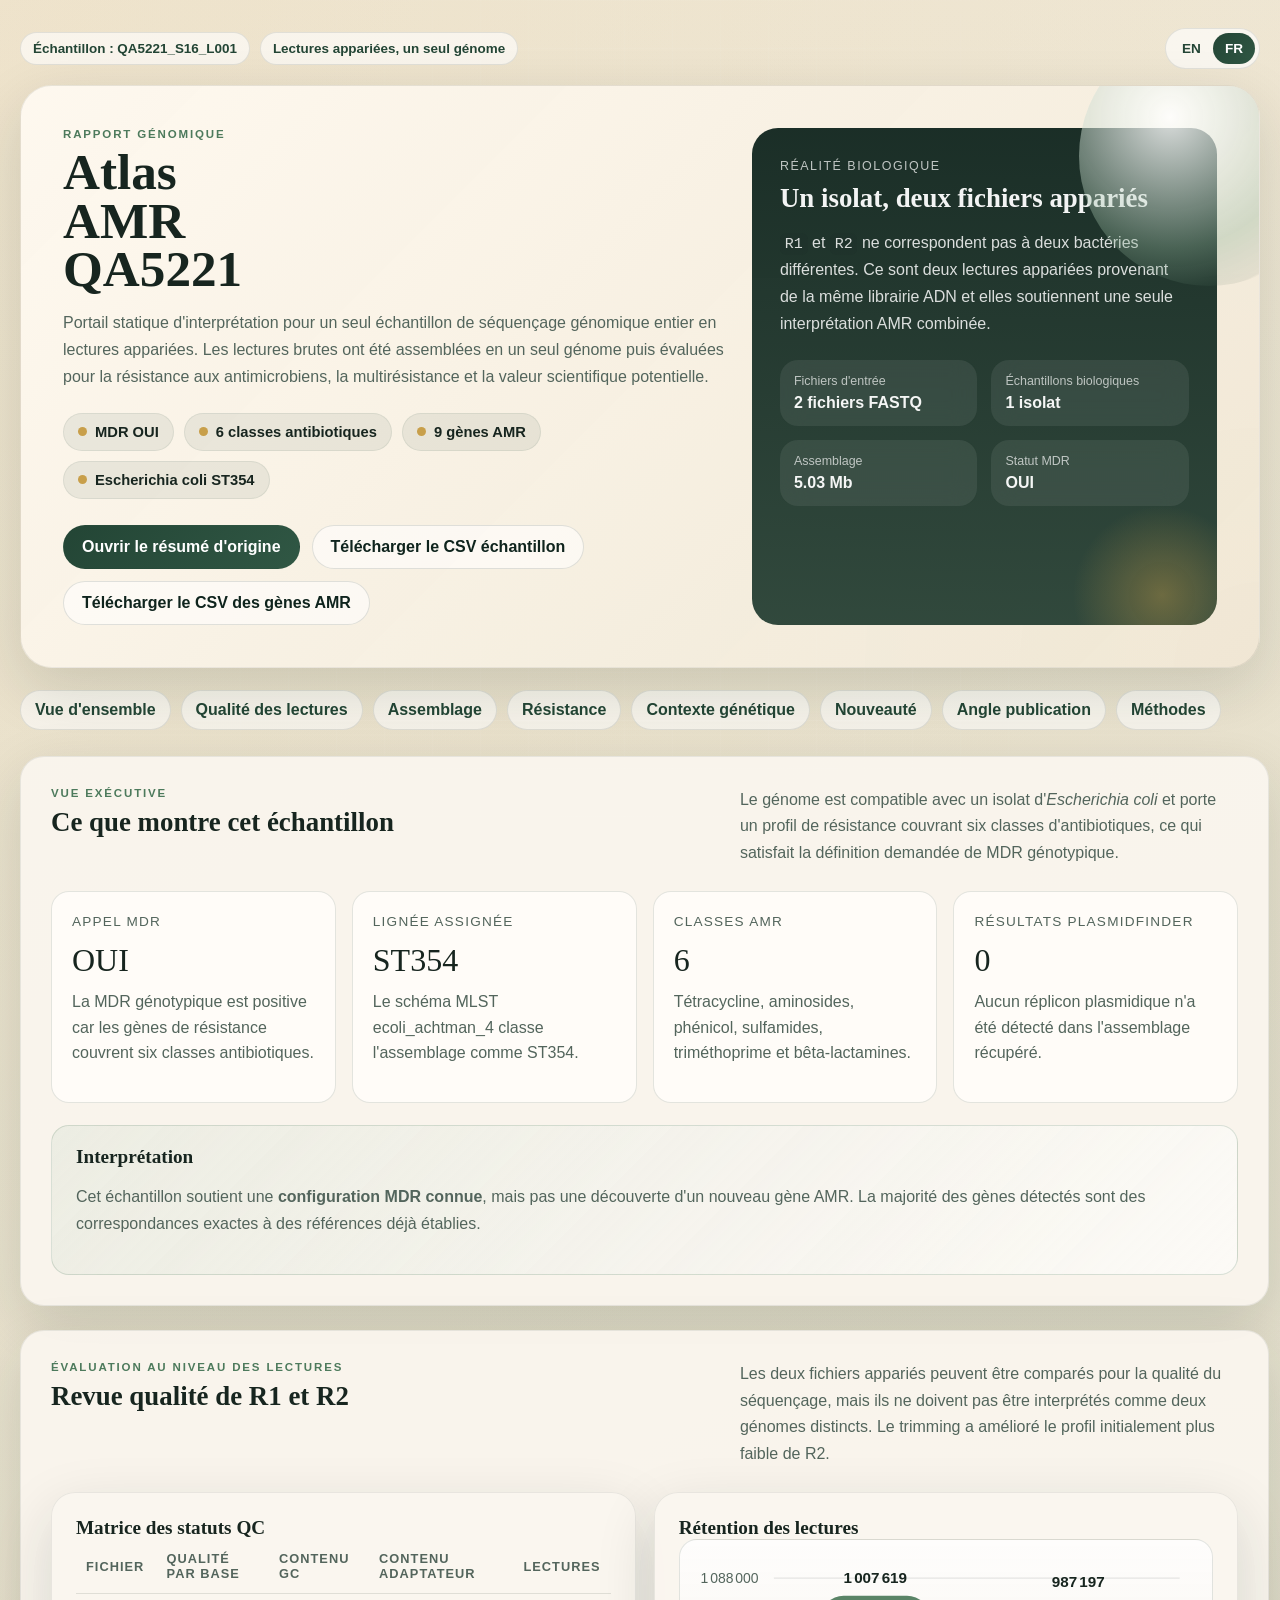
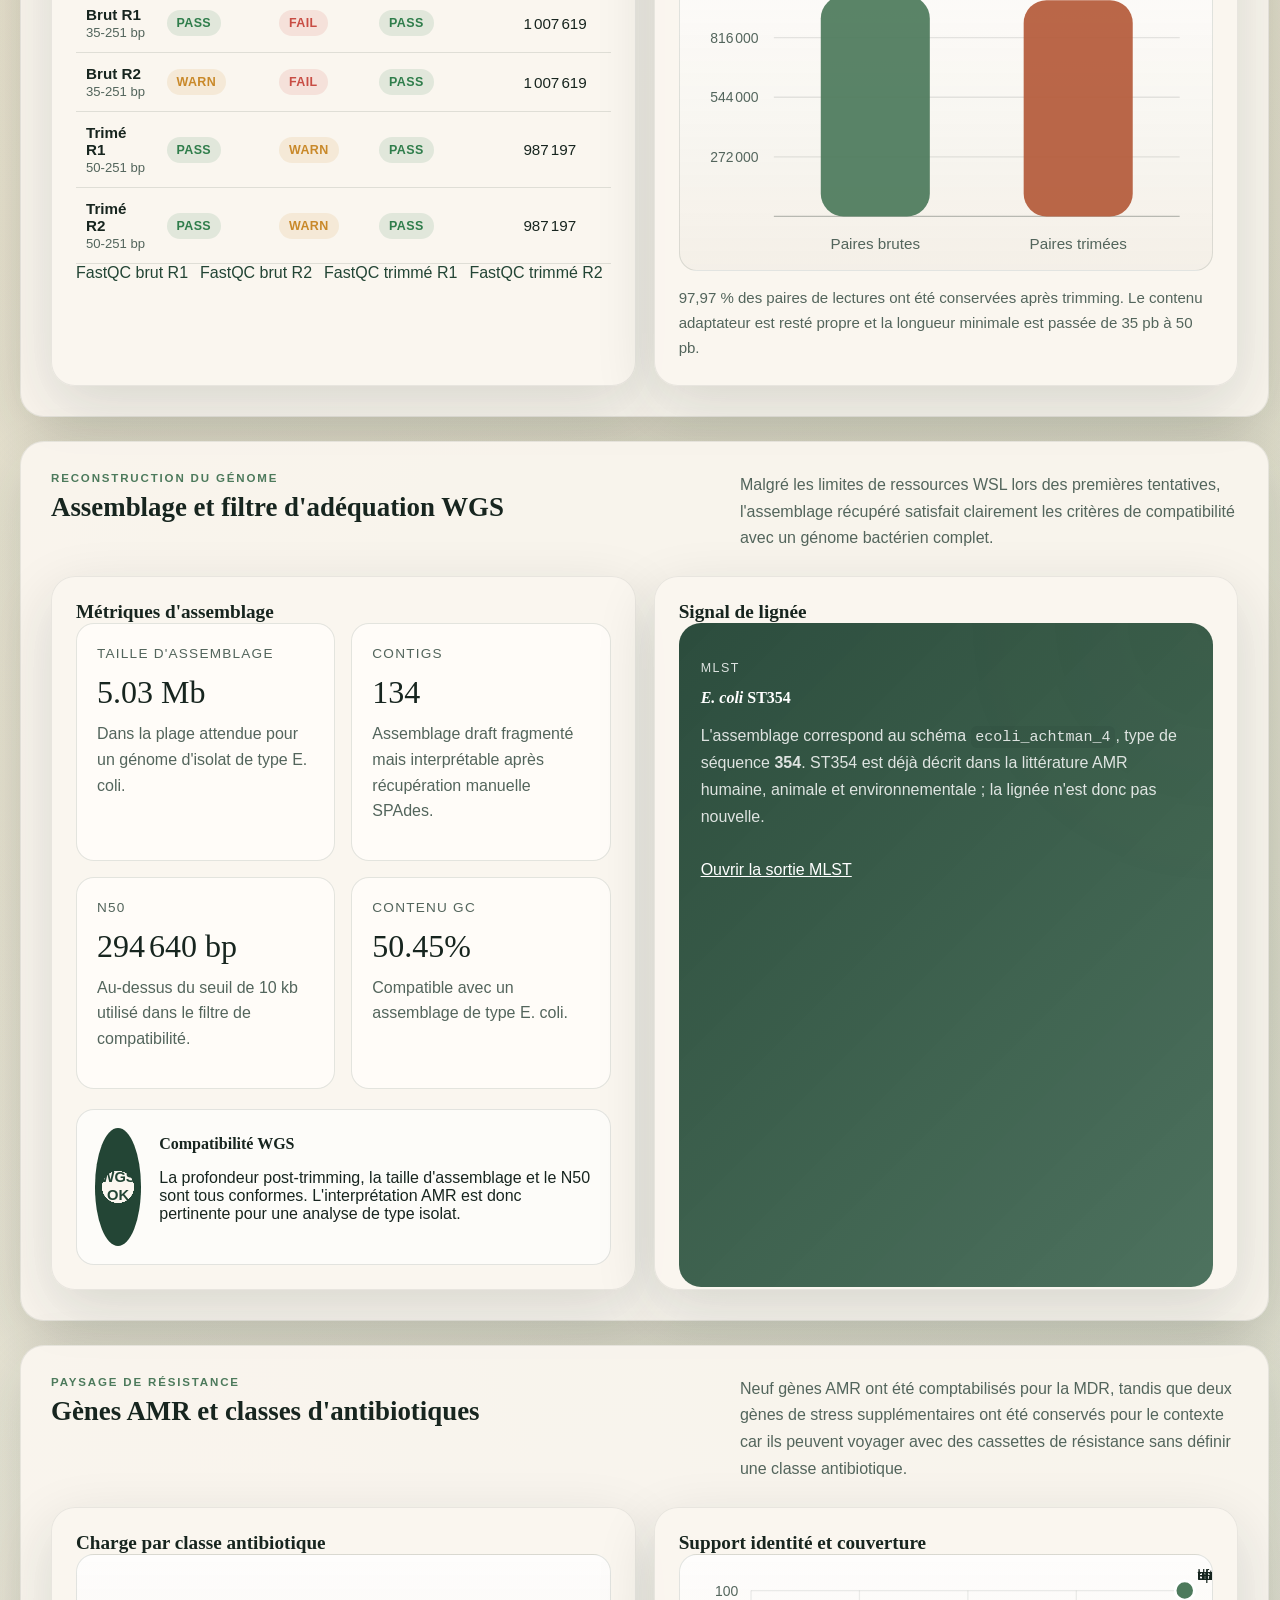
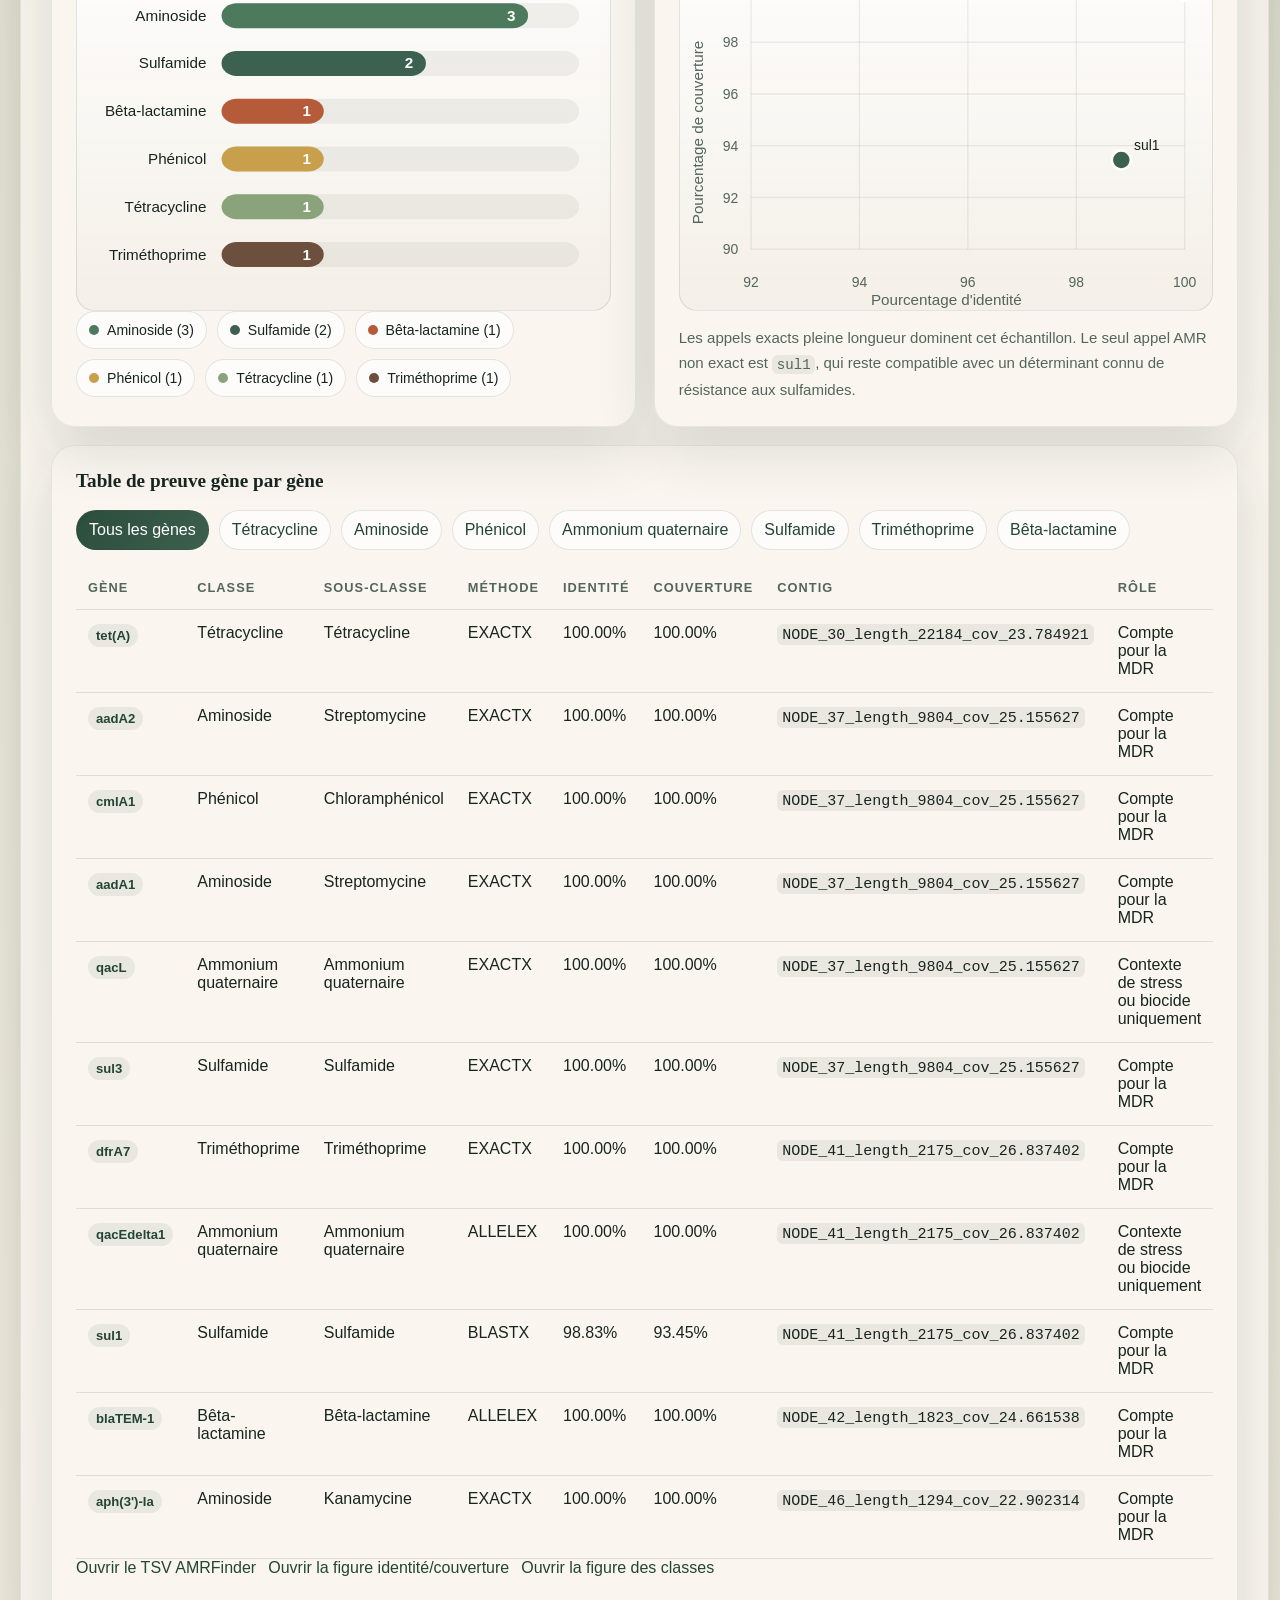
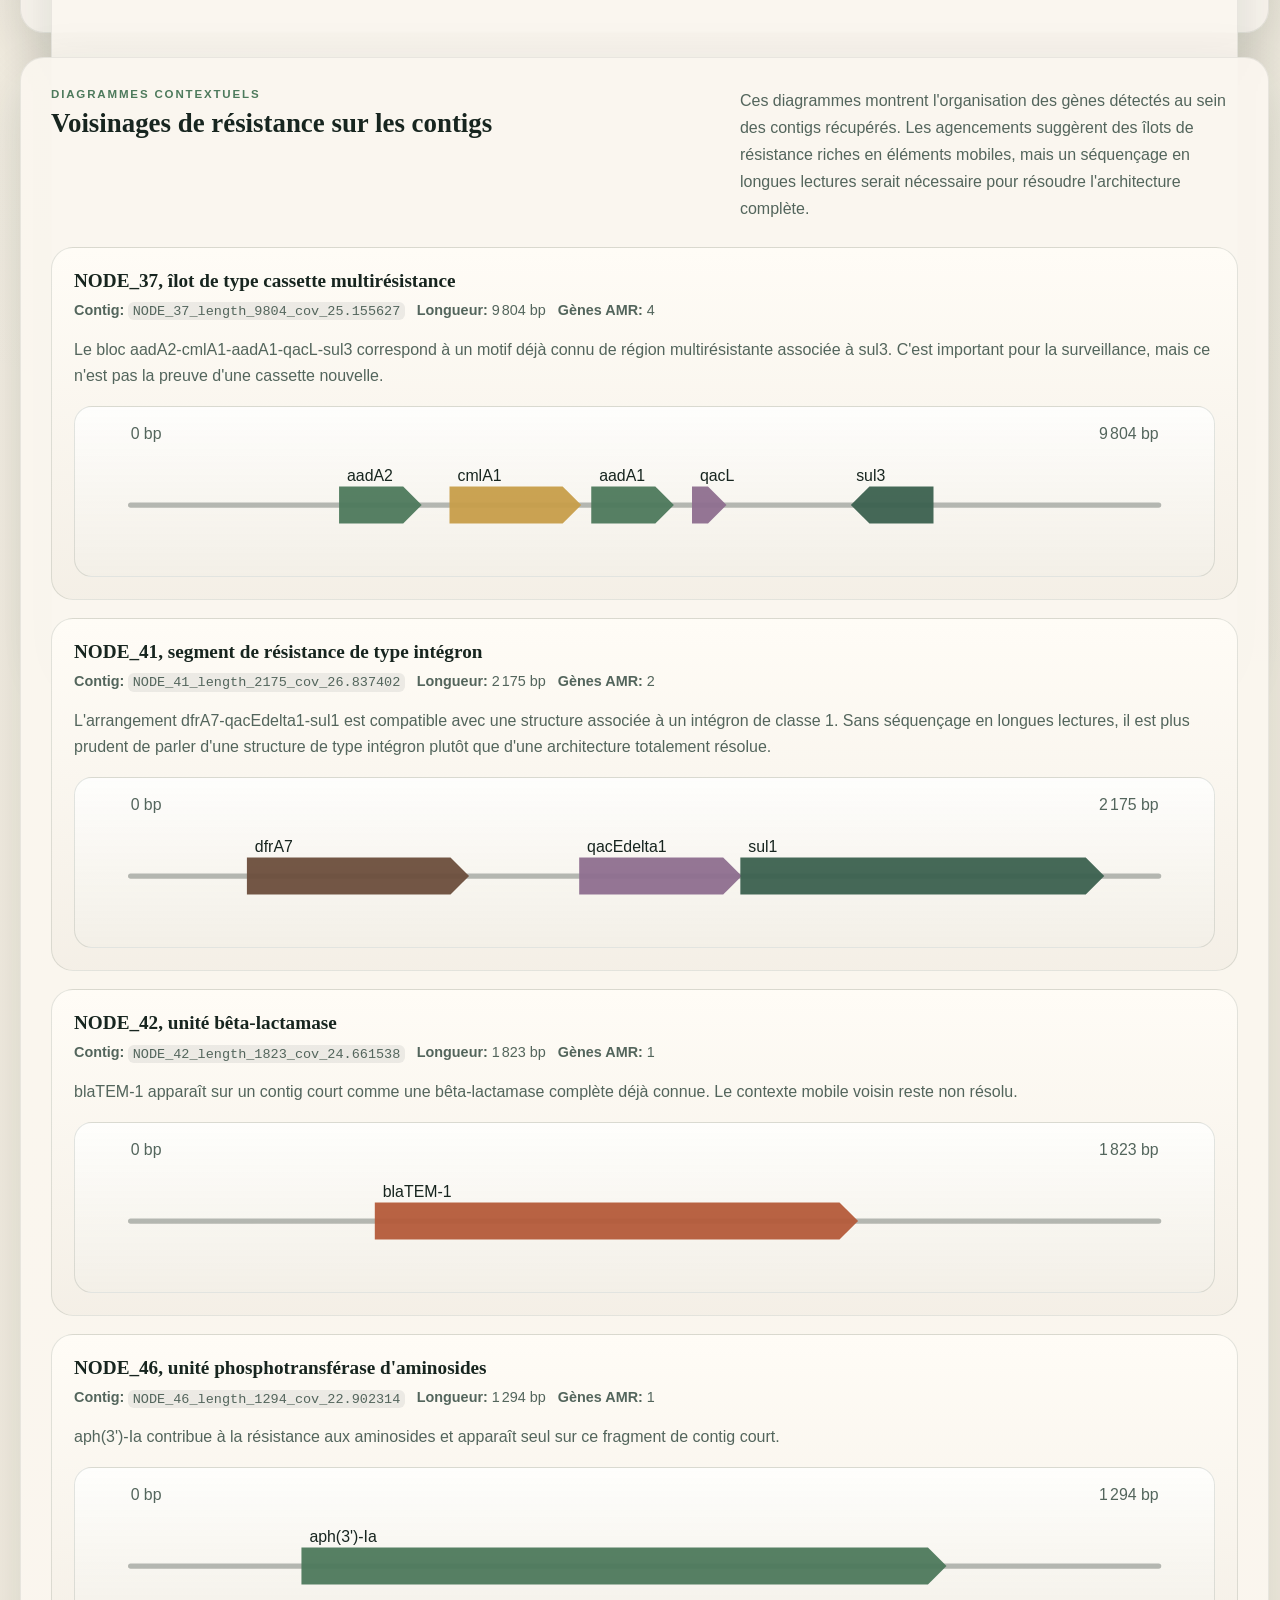
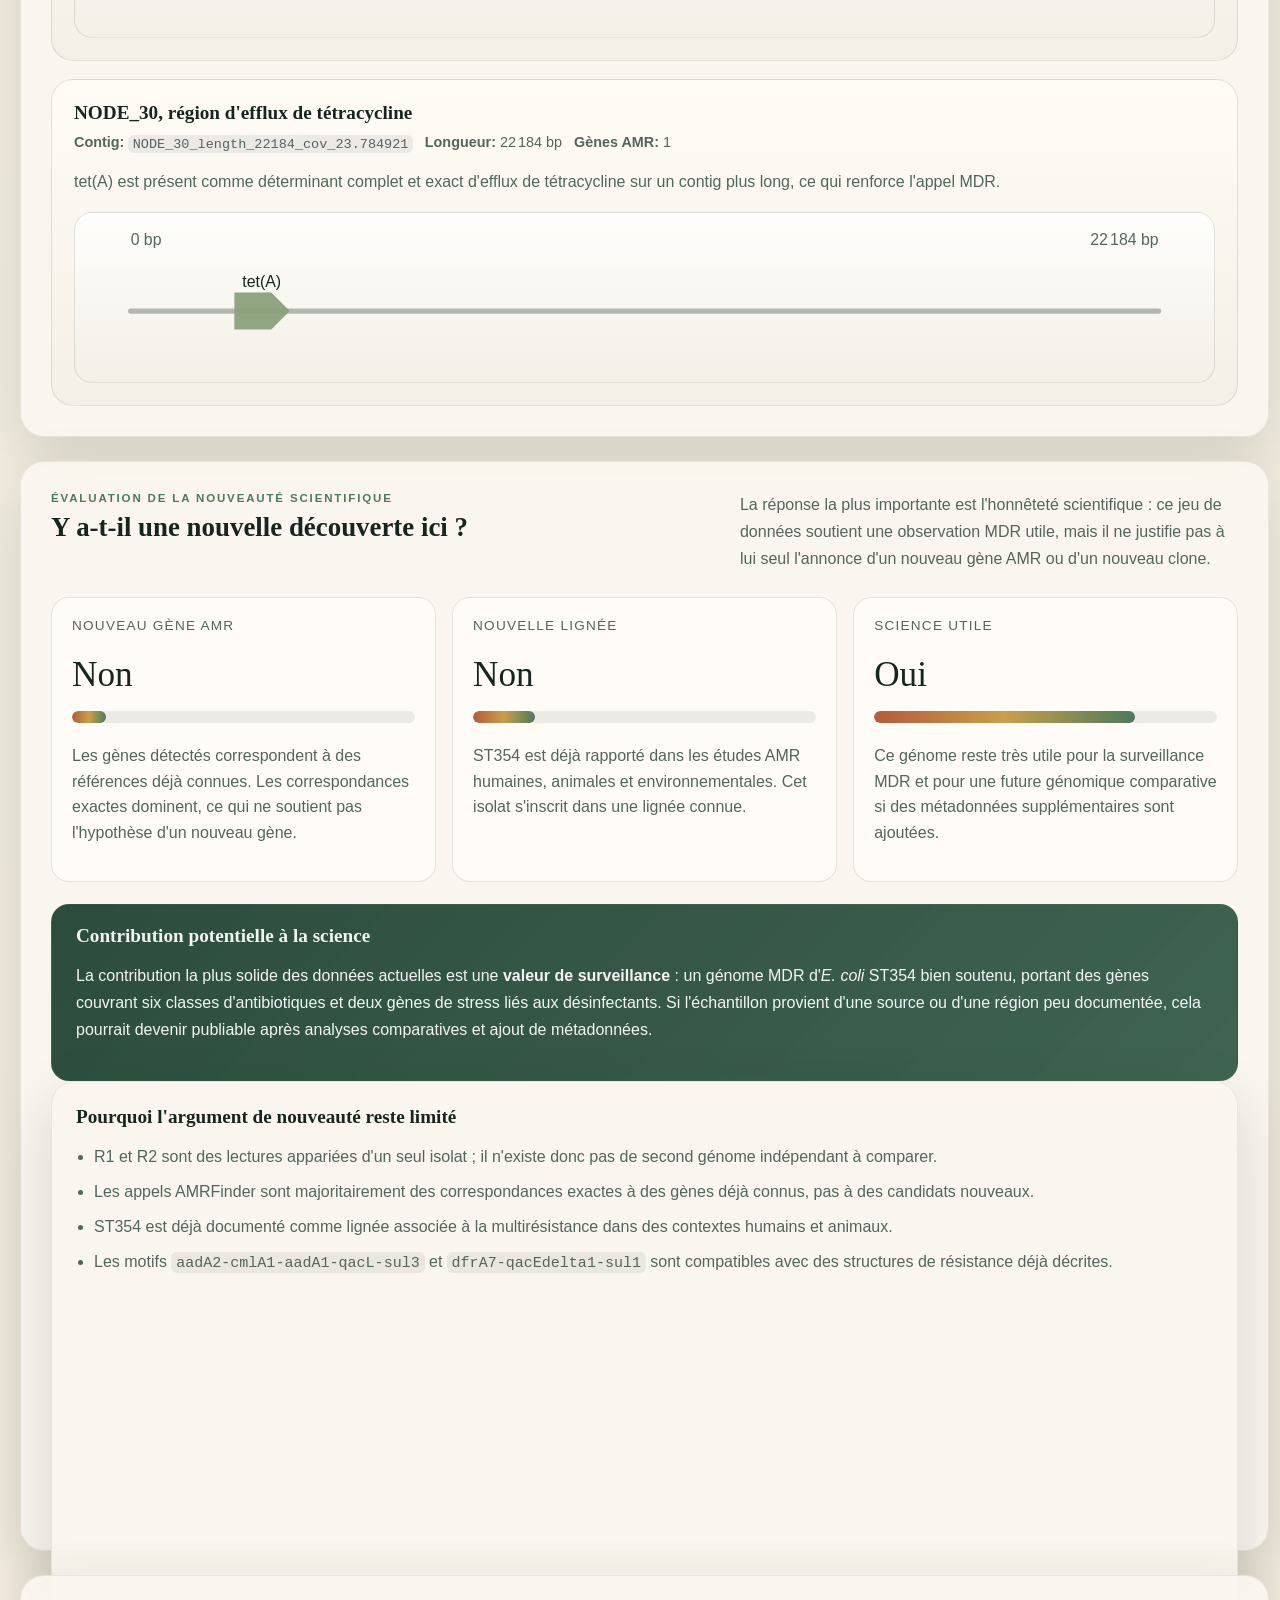
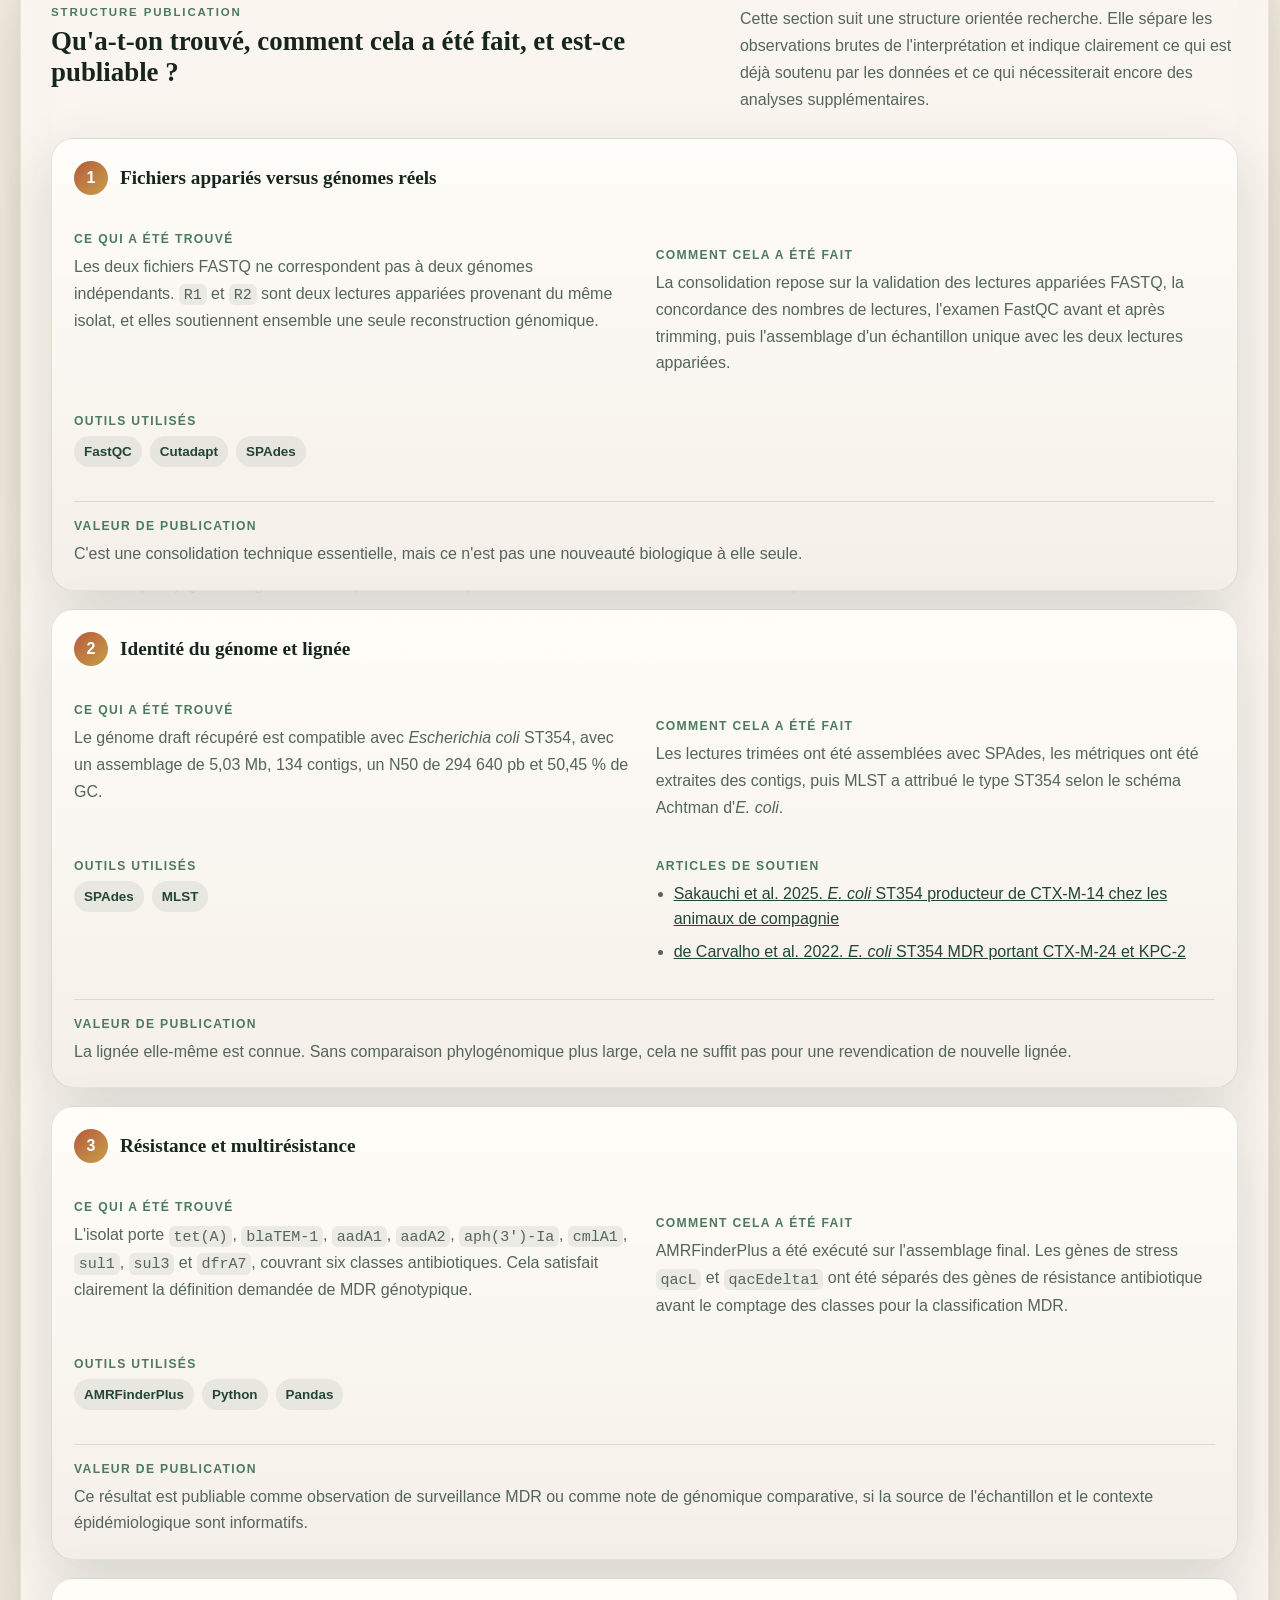
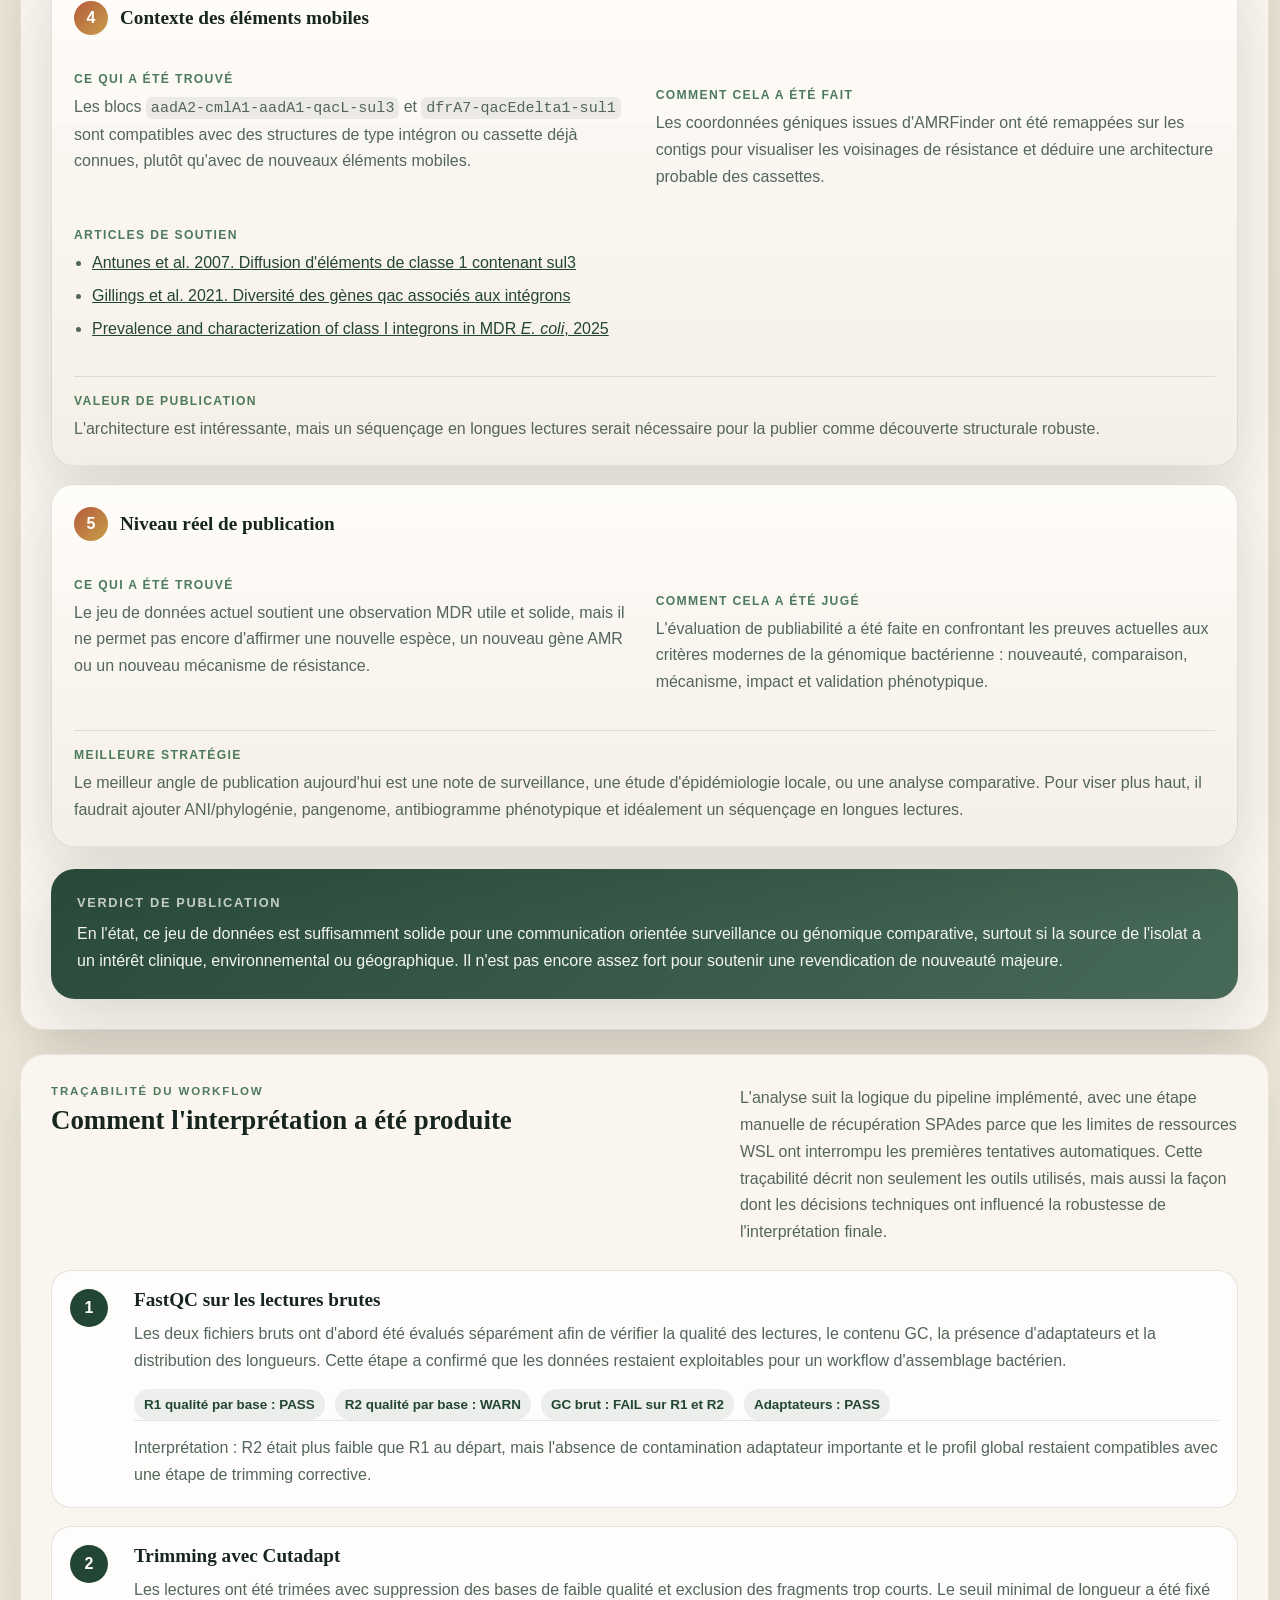
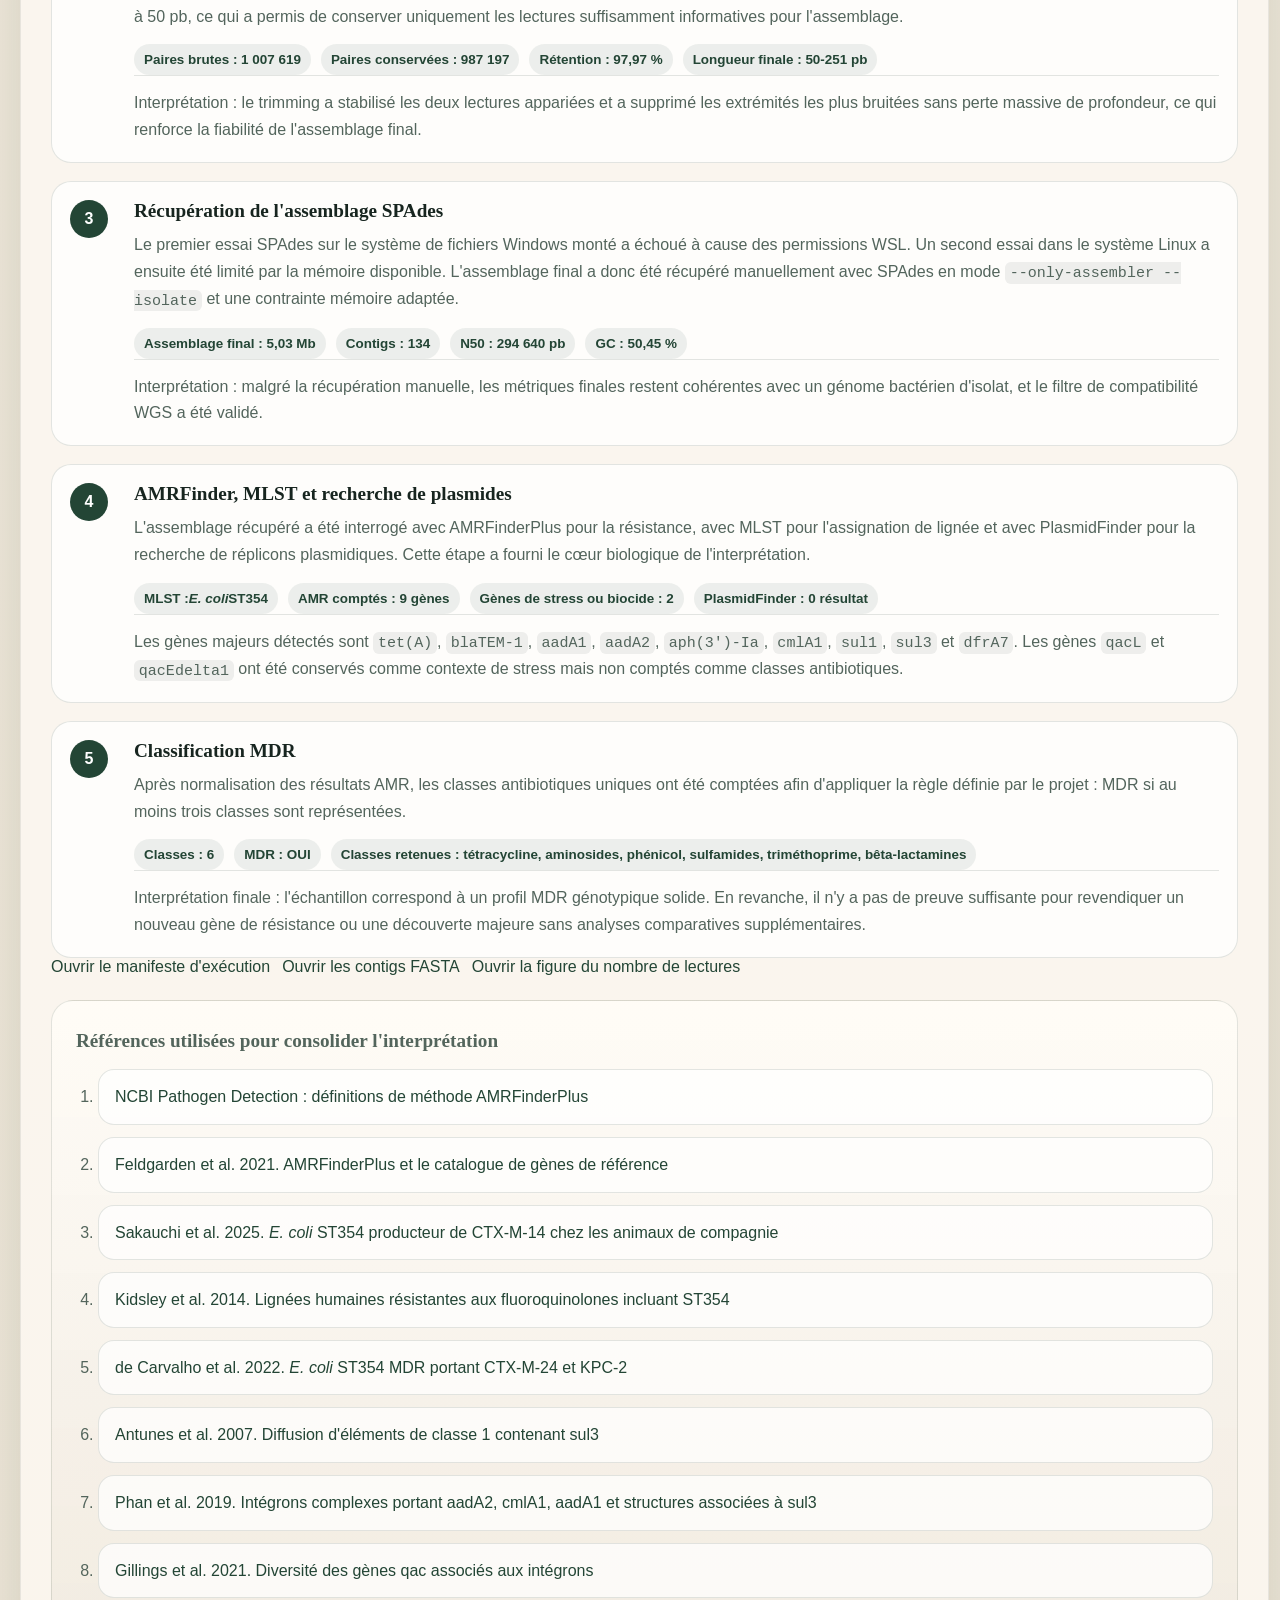
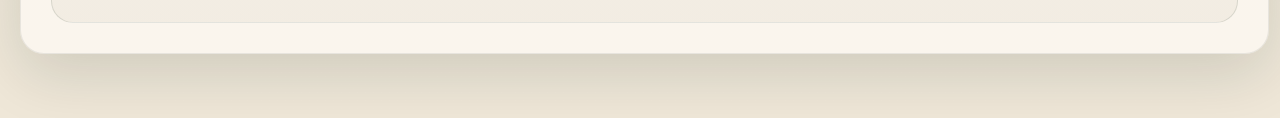
==== commit 6b090a50: "refactor: modernize HTML structure and CSS classes for improved layout and component styling" ====
--- a/index.fr.html
+++ b/index.fr.html
@@ -104,14 +104,12 @@
         <div class="two-column">
           <article class="subpanel">
             <h3>Matrice des statuts QC</h3>
-            <div class="table-wrap">
-              <div id="qc-matrix"></div>
-            </div>
-            <div class="hero-actions" style="margin-top: 1rem;">
-              <a class="button" href="../qc/raw/QA5221_S16_L001_R1_001_fastqc.html">FastQC brut R1</a>
-              <a class="button" href="../qc/raw/QA5221_S16_L001_R2_001_fastqc.html">FastQC brut R2</a>
-              <a class="button" href="../qc/trimmed/QA5221_S16_L001_trimmed_R1_fastqc.html">FastQC trimmé R1</a>
-              <a class="button" href="../qc/trimmed/QA5221_S16_L001_trimmed_R2_fastqc.html">FastQC trimmé R2</a>
+            <div id="qc-matrix"></div>
+            <div class="inline-links">
+              <a href="../qc/raw/QA5221_S16_L001_R1_001_fastqc.html">FastQC brut R1</a>
+              <a href="../qc/raw/QA5221_S16_L001_R2_001_fastqc.html">FastQC brut R2</a>
+              <a href="../qc/trimmed/QA5221_S16_L001_trimmed_R1_fastqc.html">FastQC trimmé R1</a>
+              <a href="../qc/trimmed/QA5221_S16_L001_trimmed_R2_fastqc.html">FastQC trimmé R2</a>
             </div>
           </article>
           <article class="subpanel">
@@ -147,7 +145,7 @@
             <div class="wgs-gate">
               <div class="gate-ring" id="gate-ring"><span id="gate-ring-label"></span></div>
               <div class="gate-text">
-                <h3>Compatibilité WGS</h3>
+                <h4>Compatibilité WGS</h4>
                 <p>
                   La profondeur post-trimming, la taille d'assemblage et le N50 sont tous conformes.
                   L'interprétation AMR est donc pertinente pour une analyse de type isolat.
@@ -157,15 +155,15 @@
           </article>
           <article class="subpanel">
             <h3>Signal de lignée</h3>
-            <div class="specimen-card" style="background: var(--primary); min-height: 100%;">
-              <p class="eyebrow" style="color: var(--accent);">MLST</p>
-              <h2 style="color: white; font-style: italic;">E. coli ST354</h2>
-              <p style="color: hsla(0,0%,100%,0.8);">
-                L'assemblage correspond au schéma Achtman, type de séquence 354. 
-                ST354 est déjà décrit dans la littérature AMR humaine, animale et environnementale ; 
-                la lignée n'est donc pas nouvelle.
-              </p>
-              <a class="button button-primary" style="background: white; color: var(--primary); margin-top: 1rem;" href="../amr/QA5221_mlst.tsv">Ouvrir la sortie MLST</a>
+            <div class="lineage-card">
+              <p class="lineage-kicker">MLST</p>
+              <h4><em>E. coli</em> ST354</h4>
+              <p>
+                L'assemblage correspond au schéma <code>ecoli_achtman_4</code>, type de séquence
+                <strong>354</strong>. ST354 est déjà décrit dans la littérature AMR humaine, animale
+                et environnementale ; la lignée n'est donc pas nouvelle.
+              </p>
+              <a href="../amr/QA5221_mlst.tsv">Ouvrir la sortie MLST</a>
             </div>
           </article>
         </div>
@@ -191,7 +189,7 @@
                 <title id="class-chart-title">Classes antibiotiques détectées</title>
               </svg>
             </div>
-            <div class="hero-badges" id="class-legend" style="margin-top: 1.5rem;"></div>
+            <div class="legend-list" id="class-legend"></div>
           </article>
           <article class="subpanel">
             <h3>Support identité et couverture</h3>
@@ -206,10 +204,10 @@
             </p>
           </article>
         </div>
-        <div class="subpanel" style="margin-top: 2rem;">
-          <div class="panel-head" style="margin-bottom: 1.5rem;">
-            <h3>Preuve gène par gène</h3>
-            <div class="hero-actions" id="filter-row"></div>
+        <div class="subpanel gene-table-panel">
+          <div class="gene-table-head">
+            <h3>Table de preuve gène par gène</h3>
+            <div class="filter-row" id="filter-row"></div>
           </div>
           <div class="table-wrap">
             <table class="gene-table">
@@ -228,10 +226,10 @@
               <tbody id="gene-table-body"></tbody>
             </table>
           </div>
-          <div class="hero-actions" style="margin-top: 1.5rem;">
-            <a class="button" href="../amr/QA5221_amrfinder.tsv">Ouvrir le TSV AMRFinder</a>
-            <a class="button" href="../reports/QA5221_S16_L001_amr_identity_coverage.png">Ouvrir la figure identité/couverture</a>
-            <a class="button" href="../reports/QA5221_S16_L001_amr_classes.png">Ouvrir la figure des classes</a>
+          <div class="inline-links">
+            <a href="../amr/QA5221_amrfinder.tsv">Ouvrir le TSV AMRFinder</a>
+            <a href="../reports/QA5221_S16_L001_amr_identity_coverage.png">Ouvrir la figure identité/couverture</a>
+            <a href="../reports/QA5221_S16_L001_amr_classes.png">Ouvrir la figure des classes</a>
           </div>
         </div>
       </section>
@@ -248,7 +246,7 @@
             en longues lectures serait nécessaire pour résoudre l'architecture complète.
           </p>
         </div>
-        <div class="metrics-grid" id="cluster-stack"></div>
+        <div class="cluster-stack" id="cluster-stack"></div>
       </section>
 
       <section class="panel" id="novelty">
@@ -274,25 +272,23 @@
             comparatives et ajout de métadonnées.
           </p>
         </div>
-        <div class="two-column" style="margin-top: 2rem;">
-          <div class="subpanel">
-            <h3>Pourquoi la nouveauté reste limitée</h3>
-            <ul class="paper-list" style="margin-top: 1rem;">
-              <li>R1 et R2 sont des lectures appariées d'un seul isolat ; il n'existe pas de second génome indépendant.</li>
-              <li>Les appels AMRFinder sont majoritairement des correspondances exactes à des gènes connus.</li>
-              <li>ST354 est déjà documenté comme lignée associée à la multirésistance.</li>
-              <li>Les motifs génétiques correspondent à des structures d'intégration déjà décrites.</li>
-            </ul>
-          </div>
-          <div class="subpanel">
-            <h3>Ce qui renforcerait une revendication</h3>
-            <ul class="paper-list" style="margin-top: 1rem;">
-              <li>Séquençage en longues lectures pour fermer les plasmides.</li>
-              <li>Tests phénotypiques de sensibilité aux antibiotiques (AST).</li>
-              <li>Phylogénie comparée à des génomes ST354 globaux.</li>
-              <li>Métadonnées prouvant un hôte ou une géographie inhabituelle.</li>
-            </ul>
-          </div>
+        <div class="subpanel">
+          <h3>Pourquoi l'argument de nouveauté reste limité</h3>
+          <ul class="truth-list">
+            <li>R1 et R2 sont des lectures appariées d'un seul isolat ; il n'existe donc pas de second génome indépendant à comparer.</li>
+            <li>Les appels AMRFinder sont majoritairement des correspondances exactes à des gènes déjà connus, pas à des candidats nouveaux.</li>
+            <li>ST354 est déjà documenté comme lignée associée à la multirésistance dans des contextes humains et animaux.</li>
+            <li>Les motifs <code>aadA2-cmlA1-aadA1-qacL-sul3</code> et <code>dfrA7-qacEdelta1-sul1</code> sont compatibles avec des structures de résistance déjà décrites.</li>
+          </ul>
+        </div>
+        <div class="subpanel">
+          <h3>Ce qui renforcerait une véritable revendication de découverte</h3>
+          <ul class="truth-list">
+            <li>Un séquençage en longues lectures pour fermer les plasmides et définir les éléments mobiles complets.</li>
+            <li>Des tests phénotypiques de sensibilité aux antibiotiques pour relier génotype et résistance réelle.</li>
+            <li>Une phylogénie du génome central comparée à des génomes ST354 régionaux et mondiaux.</li>
+            <li>Des métadonnées prouvant un hôte, une géographie, un contexte d'épidémie ou un agencement génétique inhabituel.</li>
+          </ul>
         </div>
       </section>
 
@@ -312,47 +308,192 @@
           <article class="research-card">
             <div class="research-card-head">
               <span class="research-step">1</span>
-              <h3>Fichiers appariés vs génomes réels</h3>
-            </div>
-            <div>
-              <span class="research-label">Observations</span>
-              <p>R1 et R2 sont des lectures appariées du même isolat, pas deux génomes distincts.</p>
-              <span class="research-label" style="margin-top: 1rem;">Outils</span>
-              <div class="timeline-meta">
-                <span class="timeline-chip">FastQC</span>
-                <span class="timeline-chip">Cutadapt</span>
-              </div>
-            </div>
-            <div class="callout" style="padding: 1.5rem;">
-              <span class="research-label">Valeur publication</span>
-              <p>Consolidation technique, pas de nouveauté.</p>
+              <h3>Fichiers appari&eacute;s versus g&eacute;nomes r&eacute;els</h3>
+            </div>
+            <div class="research-block">
+              <span class="research-label">Ce qui a &eacute;t&eacute; trouv&eacute;</span>
+              <p>
+                Les deux fichiers FASTQ ne correspondent pas &agrave; deux g&eacute;nomes ind&eacute;pendants.
+                <code>R1</code> et <code>R2</code> sont deux lectures appari&eacute;es provenant du m&ecirc;me isolat, et elles soutiennent
+                ensemble une seule reconstruction g&eacute;nomique.
+              </p>
+            </div>
+            <div class="research-block">
+              <span class="research-label">Comment cela a &eacute;t&eacute; fait</span>
+              <p>
+                La consolidation repose sur la validation des lectures appari&eacute;es FASTQ, la concordance des nombres de lectures,
+                l'examen FastQC avant et apr&egrave;s trimming, puis l'assemblage d'un &eacute;chantillon unique avec les deux lectures appari&eacute;es.
+              </p>
+            </div>
+            <div class="research-block">
+              <span class="research-label">Outils utilis&eacute;s</span>
+              <div class="tool-pill-row">
+                <span class="tool-pill">FastQC</span>
+                <span class="tool-pill">Cutadapt</span>
+                <span class="tool-pill">SPAdes</span>
+              </div>
+            </div>
+            <div class="research-note">
+              <span class="research-label">Valeur de publication</span>
+              <p>
+                C'est une consolidation technique essentielle, mais ce n'est pas une nouveaut&eacute; biologique &agrave; elle seule.
+              </p>
             </div>
           </article>
 
           <article class="research-card">
             <div class="research-card-head">
               <span class="research-step">2</span>
-              <h3>Identité et lignée</h3>
-            </div>
-            <div>
-              <span class="research-label">Observations</span>
-              <p>Génome draft consistent avec E. coli ST354, assemblage de 5,03 Mb, 134 contigs.</p>
-              <span class="research-label" style="margin-top: 1rem;">Articles</span>
+              <h3>Identit&eacute; du g&eacute;nome et lign&eacute;e</h3>
+            </div>
+            <div class="research-block">
+              <span class="research-label">Ce qui a &eacute;t&eacute; trouv&eacute;</span>
+              <p>
+                Le g&eacute;nome draft r&eacute;cup&eacute;r&eacute; est compatible avec <em>Escherichia coli</em> ST354,
+                avec un assemblage de 5,03 Mb, 134 contigs, un N50 de 294&nbsp;640 pb et 50,45&nbsp;% de GC.
+              </p>
+            </div>
+            <div class="research-block">
+              <span class="research-label">Comment cela a &eacute;t&eacute; fait</span>
+              <p>
+                Les lectures trim&eacute;es ont &eacute;t&eacute; assembl&eacute;es avec SPAdes, les m&eacute;triques ont &eacute;t&eacute;
+                extraites des contigs, puis MLST a attribu&eacute; le type ST354 selon le sch&eacute;ma Achtman d'<em>E. coli</em>.
+              </p>
+            </div>
+            <div class="research-block">
+              <span class="research-label">Outils utilis&eacute;s</span>
+              <div class="tool-pill-row">
+                <span class="tool-pill">SPAdes</span>
+                <span class="tool-pill">MLST</span>
+              </div>
+            </div>
+            <div class="research-block">
+              <span class="research-label">Articles de soutien</span>
               <ul class="paper-list">
-                <li><a href="https://pubmed.ncbi.nlm.nih.gov/40107766/">Sakauchi et al. 2025</a></li>
-                <li><a href="https://pmc.ncbi.nlm.nih.gov/articles/PMC9646818/">de Carvalho et al. 2022</a></li>
+                <li><a href="https://pubmed.ncbi.nlm.nih.gov/40107766/">Sakauchi et al. 2025. <em>E. coli</em> ST354 producteur de CTX-M-14 chez les animaux de compagnie</a></li>
+                <li><a href="https://pmc.ncbi.nlm.nih.gov/articles/PMC9646818/">de Carvalho et al. 2022. <em>E. coli</em> ST354 MDR portant CTX-M-24 et KPC-2</a></li>
               </ul>
             </div>
-            <div class="callout" style="padding: 1.5rem;">
-              <span class="research-label">Valeur publication</span>
-              <p>Lignée connue, nécessite une comparaison large.</p>
-            </div>
-          </article>
-        </div>
-        <div class="callout contrast" style="margin-top: 2rem; border-radius: var(--radius-lg);">
-          <span class="eyebrow" style="color: var(--accent);">Verdict Final</span>
+            <div class="research-note">
+              <span class="research-label">Valeur de publication</span>
+              <p>
+                La lign&eacute;e elle-m&ecirc;me est connue. Sans comparaison phylog&eacute;nomique plus large,
+                cela ne suffit pas pour une revendication de nouvelle lignée.
+              </p>
+            </div>
+          </article>
+
+          <article class="research-card">
+            <div class="research-card-head">
+              <span class="research-step">3</span>
+              <h3>R&eacute;sistance et multir&eacute;sistance</h3>
+            </div>
+            <div class="research-block">
+              <span class="research-label">Ce qui a &eacute;t&eacute; trouv&eacute;</span>
+              <p>
+                L'isolat porte <code>tet(A)</code>, <code>blaTEM-1</code>, <code>aadA1</code>, <code>aadA2</code>,
+                <code>aph(3')-Ia</code>, <code>cmlA1</code>, <code>sul1</code>, <code>sul3</code> et <code>dfrA7</code>,
+                couvrant six classes antibiotiques. Cela satisfait clairement la d&eacute;finition demand&eacute;e de MDR g&eacute;notypique.
+              </p>
+            </div>
+            <div class="research-block">
+              <span class="research-label">Comment cela a &eacute;t&eacute; fait</span>
+              <p>
+                AMRFinderPlus a &eacute;t&eacute; ex&eacute;cut&eacute; sur l'assemblage final. Les g&egrave;nes de stress
+                <code>qacL</code> et <code>qacEdelta1</code> ont &eacute;t&eacute; s&eacute;par&eacute;s des g&egrave;nes de
+                r&eacute;sistance antibiotique avant le comptage des classes pour la classification MDR.
+              </p>
+            </div>
+            <div class="research-block">
+              <span class="research-label">Outils utilis&eacute;s</span>
+              <div class="tool-pill-row">
+                <span class="tool-pill">AMRFinderPlus</span>
+                <span class="tool-pill">Python</span>
+                <span class="tool-pill">Pandas</span>
+              </div>
+            </div>
+            <div class="research-note">
+              <span class="research-label">Valeur de publication</span>
+              <p>
+                Ce r&eacute;sultat est publiable comme observation de surveillance MDR ou comme note de g&eacute;nomique comparative,
+                si la source de l'&eacute;chantillon et le contexte &eacute;pid&eacute;miologique sont informatifs.
+              </p>
+            </div>
+          </article>
+
+          <article class="research-card">
+            <div class="research-card-head">
+              <span class="research-step">4</span>
+              <h3>Contexte des &eacute;l&eacute;ments mobiles</h3>
+            </div>
+            <div class="research-block">
+              <span class="research-label">Ce qui a &eacute;t&eacute; trouv&eacute;</span>
+              <p>
+                Les blocs <code>aadA2-cmlA1-aadA1-qacL-sul3</code> et <code>dfrA7-qacEdelta1-sul1</code>
+                sont compatibles avec des structures de type int&eacute;gron ou cassette d&eacute;j&agrave; connues,
+                plut&ocirc;t qu'avec de nouveaux &eacute;l&eacute;ments mobiles.
+              </p>
+            </div>
+            <div class="research-block">
+              <span class="research-label">Comment cela a &eacute;t&eacute; fait</span>
+              <p>
+                Les coordonn&eacute;es g&eacute;niques issues d'AMRFinder ont &eacute;t&eacute; remapp&eacute;es sur les contigs
+                pour visualiser les voisinages de r&eacute;sistance et d&eacute;duire une architecture probable des cassettes.
+              </p>
+            </div>
+            <div class="research-block">
+              <span class="research-label">Articles de soutien</span>
+              <ul class="paper-list">
+                <li><a href="https://pmc.ncbi.nlm.nih.gov/articles/PMC1855504/">Antunes et al. 2007. Diffusion d'&eacute;l&eacute;ments de classe 1 contenant sul3</a></li>
+                <li><a href="https://pmc.ncbi.nlm.nih.gov/articles/PMC8448097/">Gillings et al. 2021. Diversit&eacute; des g&egrave;nes qac associ&eacute;s aux int&eacute;grons</a></li>
+                <li><a href="https://pubmed.ncbi.nlm.nih.gov/39955516/">Prevalence and characterization of class I integrons in MDR <em>E. coli</em>, 2025</a></li>
+              </ul>
+            </div>
+            <div class="research-note">
+              <span class="research-label">Valeur de publication</span>
+              <p>
+                L'architecture est int&eacute;ressante, mais un s&eacute;quen&ccedil;age en longues lectures serait n&eacute;cessaire
+                pour la publier comme d&eacute;couverte structurale robuste.
+              </p>
+            </div>
+          </article>
+
+          <article class="research-card">
+            <div class="research-card-head">
+              <span class="research-step">5</span>
+              <h3>Niveau r&eacute;el de publication</h3>
+            </div>
+            <div class="research-block">
+              <span class="research-label">Ce qui a &eacute;t&eacute; trouv&eacute;</span>
+              <p>
+                Le jeu de donn&eacute;es actuel soutient une observation MDR utile et solide, mais il ne permet pas
+                encore d'affirmer une nouvelle esp&egrave;ce, un nouveau g&egrave;ne AMR ou un nouveau m&eacute;canisme de r&eacute;sistance.
+              </p>
+            </div>
+            <div class="research-block">
+              <span class="research-label">Comment cela a &eacute;t&eacute; jug&eacute;</span>
+              <p>
+                L'&eacute;valuation de publiabilit&eacute; a &eacute;t&eacute; faite en confrontant les preuves actuelles
+                aux crit&egrave;res modernes de la g&eacute;nomique bact&eacute;rienne : nouveaut&eacute;, comparaison,
+                m&eacute;canisme, impact et validation ph&eacute;notypique.
+              </p>
+            </div>
+            <div class="research-note">
+              <span class="research-label">Meilleure strat&eacute;gie</span>
+              <p>
+                Le meilleur angle de publication aujourd'hui est une note de surveillance, une &eacute;tude d'&eacute;pid&eacute;miologie locale,
+                ou une analyse comparative. Pour viser plus haut, il faudrait ajouter ANI/phylog&eacute;nie, pangenome,
+                antibiogramme ph&eacute;notypique et id&eacute;alement un s&eacute;quen&ccedil;age en longues lectures.
+              </p>
+            </div>
+          </article>
+        </div>
+        <div class="verdict-band">
+          <span class="verdict-kicker">Verdict de publication</span>
           <p>
-            Assez solide pour un rapport de surveillance ou de génomique comparative. Pas assez pour une nouveauté majeure.
+            En l'&eacute;tat, ce jeu de donn&eacute;es est suffisamment solide pour une communication orient&eacute;e surveillance
+            ou g&eacute;nomique comparative, surtout si la source de l'isolat a un int&eacute;r&ecirc;t clinique, environnemental
+            ou g&eacute;ographique. Il n'est pas encore assez fort pour soutenir une revendication de nouveaut&eacute; majeure.
           </p>
         </div>
       </section>
@@ -373,22 +514,110 @@
         <div class="timeline">
           <div class="timeline-item">
             <span class="timeline-step">1</span>
-            <div><h3>FastQC sur les lectures brutes</h3><p>R1 a réussi ; R2 était plus faible mais utilisable après trimming.</p></div>
+            <div class="timeline-body">
+              <h3>FastQC sur les lectures brutes</h3>
+              <p>
+                Les deux fichiers bruts ont d'abord été évalués séparément afin de vérifier la qualité des lectures,
+                le contenu GC, la présence d'adaptateurs et la distribution des longueurs. Cette étape a confirmé que
+                les données restaient exploitables pour un workflow d'assemblage bactérien.
+              </p>
+              <div class="timeline-meta">
+                <span class="timeline-chip">R1 qualité par base : PASS</span>
+                <span class="timeline-chip">R2 qualité par base : WARN</span>
+                <span class="timeline-chip">GC brut : FAIL sur R1 et R2</span>
+                <span class="timeline-chip">Adaptateurs : PASS</span>
+              </div>
+              <p class="timeline-note">
+                Interprétation : R2 était plus faible que R1 au départ, mais l'absence de contamination adaptateur
+                importante et le profil global restaient compatibles avec une étape de trimming corrective.
+              </p>
+            </div>
           </div>
           <div class="timeline-item">
             <span class="timeline-step">2</span>
-            <h3>Trimming avec Cutadapt</h3>
-            <p>Suppressions des queues de faible qualité, rétention de 987 197 paires (97,97 %).</p>
+            <div class="timeline-body">
+              <h3>Trimming avec Cutadapt</h3>
+              <p>
+                Les lectures ont été trimées avec suppression des bases de faible qualité et exclusion des fragments
+                trop courts. Le seuil minimal de longueur a été fixé à 50 pb, ce qui a permis de conserver uniquement
+                les lectures suffisamment informatives pour l'assemblage.
+              </p>
+              <div class="timeline-meta">
+                <span class="timeline-chip">Paires brutes : 1 007 619</span>
+                <span class="timeline-chip">Paires conservées : 987 197</span>
+                <span class="timeline-chip">Rétention : 97,97 %</span>
+                <span class="timeline-chip">Longueur finale : 50-251 pb</span>
+              </div>
+              <p class="timeline-note">
+                Interprétation : le trimming a stabilisé les deux lectures appariées et a supprimé les extrémités les plus bruitées
+                sans perte massive de profondeur, ce qui renforce la fiabilité de l'assemblage final.
+              </p>
+            </div>
           </div>
           <div class="timeline-item">
             <span class="timeline-step">3</span>
-            <h3>Récupération de l'assemblage SPAdes</h3>
-            <p>Récupéré en mode isolat après limitations WSL lors du premier essai.</p>
+            <div class="timeline-body">
+              <h3>Récupération de l'assemblage SPAdes</h3>
+              <p>
+                Le premier essai SPAdes sur le système de fichiers Windows monté a échoué à cause des permissions WSL.
+                Un second essai dans le système Linux a ensuite été limité par la mémoire disponible. L'assemblage final
+                a donc été récupéré manuellement avec SPAdes en mode <code>--only-assembler --isolate</code> et une
+                contrainte mémoire adaptée.
+              </p>
+              <div class="timeline-meta">
+                <span class="timeline-chip">Assemblage final : 5,03 Mb</span>
+                <span class="timeline-chip">Contigs : 134</span>
+                <span class="timeline-chip">N50 : 294 640 pb</span>
+                <span class="timeline-chip">GC : 50,45 %</span>
+              </div>
+              <p class="timeline-note">
+                Interprétation : malgré la récupération manuelle, les métriques finales restent cohérentes avec un génome
+                bactérien d'isolat, et le filtre de compatibilité WGS a été validé.
+              </p>
+            </div>
           </div>
           <div class="timeline-item">
             <span class="timeline-step">4</span>
-            <h3>AMRFinder, MLST et recherche de plasmides</h3>
-            <p>Gènes de résistance détectés, lignée ST354 assignée, aucun plasmide trouvé.</p>
+            <div class="timeline-body">
+              <h3>AMRFinder, MLST et recherche de plasmides</h3>
+              <p>
+                L'assemblage récupéré a été interrogé avec AMRFinderPlus pour la résistance, avec MLST pour l'assignation
+                de lignée et avec PlasmidFinder pour la recherche de réplicons plasmidiques. Cette étape a fourni le cœur
+                biologique de l'interprétation.
+              </p>
+              <div class="timeline-meta">
+                <span class="timeline-chip">MLST : <em>E. coli</em> ST354</span>
+                <span class="timeline-chip">AMR comptés : 9 gènes</span>
+                <span class="timeline-chip">Gènes de stress ou biocide : 2</span>
+                <span class="timeline-chip">PlasmidFinder : 0 résultat</span>
+              </div>
+              <p class="timeline-note">
+                Les gènes majeurs détectés sont <code>tet(A)</code>, <code>blaTEM-1</code>, <code>aadA1</code>,
+                <code>aadA2</code>, <code>aph(3')-Ia</code>, <code>cmlA1</code>, <code>sul1</code>,
+                <code>sul3</code> et <code>dfrA7</code>. Les gènes <code>qacL</code> et <code>qacEdelta1</code>
+                ont été conservés comme contexte de stress mais non comptés comme classes antibiotiques.
+              </p>
+            </div>
+          </div>
+          <div class="timeline-item">
+            <span class="timeline-step">5</span>
+            <div class="timeline-body">
+              <h3>Classification MDR</h3>
+              <p>
+                Après normalisation des résultats AMR, les classes antibiotiques uniques ont été comptées afin
+                d'appliquer la règle définie par le projet : MDR si au moins trois classes sont représentées.
+              </p>
+              <div class="timeline-meta">
+                <span class="timeline-chip">Classes : 6</span>
+                <span class="timeline-chip">MDR : OUI</span>
+                <span class="timeline-chip">Classes retenues : tétracycline, aminosides, phénicol, sulfamides, triméthoprime, bêta-lactamines</span>
+              </div>
+              <p class="timeline-note">
+                Interprétation finale : l'échantillon correspond à un profil MDR génotypique solide. En revanche,
+                il n'y a pas de preuve suffisante pour revendiquer un nouveau gène de résistance ou une découverte
+                majeure sans analyses comparatives supplémentaires.
+              </p>
+            </div>
           </div>
         </div>
         <div class="inline-links">
--- a/styles.css
+++ b/styles.css
@@ -1,541 +1,929 @@
-@import url('https://fonts.googleapis.com/css2?family=Inter:wght@300;400;500;600;700;800&family=Playfair+Display:ital,wght@0,400;0,700;0,900;1,400&display=swap');
-
 :root {
-  /* Refined Color Palette - HSL for harmony */
-  --bg-color: hsl(40, 30%, 96%);
-  --bg-deep: hsl(160, 40%, 10%);
-  --ink-color: hsl(160, 40%, 12%);
-  --muted-color: hsl(160, 10%, 45%);
-  
-  --primary: hsl(155, 33%, 21%); /* Deep Moss */
-  --primary-light: hsl(155, 20%, 45%); /* Fern */
-  --secondary: hsl(18, 50%, 47%); /* Clay */
-  --accent: hsl(42, 54%, 54%); /* Gold */
-  
-  --panel-bg: hsla(40, 30%, 98%, 0.7);
-  --panel-bg-strong: hsla(0, 0%, 100%, 0.85);
-  --glass-bg: hsla(255, 100%, 100%, 0.4);
-  --glass-border: hsla(160, 40%, 10%, 0.08);
-  
-  --shadow-sm: 0 4px 12px hsla(160, 40%, 10%, 0.05);
-  --shadow-md: 0 12px 32px hsla(160, 40%, 10%, 0.1);
-  --shadow-lg: 0 24px 64px hsla(160, 40%, 10%, 0.15);
-  
-  --radius-lg: 24px;
-  --radius-md: 16px;
-  --radius-sm: 12px;
-  
-  --status-pass: hsl(145, 45%, 34%);
-  --status-warn: hsl(35, 65%, 48%);
-  --status-fail: hsl(5, 55%, 53%);
-  --status-na: hsl(160, 8%, 51%);
-
-  --font-main: 'Inter', system-ui, -apple-system, sans-serif;
-  --font-serif: 'Playfair Display', serif;
-}
-
-/* Base reset & Typography */
+  --bg: #f4efe5;
+  --bg-deep: #0f241d;
+  --ink: #17251f;
+  --muted: #53655c;
+  --moss: #234535;
+  --fern: #4d7a5c;
+  --sage: #92b39b;
+  --clay: #b55b3a;
+  --gold: #c89f4a;
+  --cream: #fbf7f0;
+  --panel: rgba(251, 247, 240, 0.9);
+  --panel-strong: rgba(255, 252, 248, 0.96);
+  --line: rgba(25, 48, 38, 0.12);
+  --shadow: 0 20px 60px rgba(15, 36, 29, 0.14);
+  --radius: 24px;
+  --radius-soft: 18px;
+  --status-pass: #2f7d4b;
+  --status-warn: #c9892a;
+  --status-fail: #c84d44;
+  --status-na: #7a8b83;
+}
+
 * {
   box-sizing: border-box;
-  margin: 0;
-  padding: 0;
 }
 
 html {
   scroll-behavior: smooth;
-  font-size: 16px;
 }
 
 body {
-  background-color: var(--bg-color);
-  background-image: 
-    radial-gradient(circle at 0% 0%, hsla(42, 54%, 54%, 0.15), transparent 40%),
-    radial-gradient(circle at 100% 0%, hsla(155, 33%, 21%, 0.1), transparent 40%),
-    linear-gradient(180deg, var(--bg-color) 0%, hsl(40, 20%, 92%) 100%);
-  color: var(--ink-color);
-  font-family: var(--font-main);
-  line-height: 1.6;
-  min-height: 100vh;
-  padding: 2rem 1rem;
+  margin: 0;
+  color: var(--ink);
+  font-family: "Trebuchet MS", "Lucida Sans Unicode", "Lucida Grande", sans-serif;
+  background:
+    radial-gradient(circle at top left, rgba(200, 159, 74, 0.18), transparent 30%),
+    radial-gradient(circle at right 20%, rgba(77, 122, 92, 0.16), transparent 28%),
+    linear-gradient(180deg, #f7f2e8 0%, #efe7d8 100%);
 }
 
 body::before {
   content: "";
   position: fixed;
   inset: 0;
-  z-index: -1;
-  background-image: url("data:image/svg+xml,%3Csvg width='60' height='60' viewBox='0 0 60 60' xmlns='http://www.w3.org/2000/svg'%3E%3Cg fill='none' fill-rule='evenodd'%3E%3Cg fill='%2317251f' fill-opacity='0.03'%3E%3Cpath d='M36 34v-4h-2v4h-4v2h4v4h2v-4h4v-2h-4zM6 34v-4H4v4H0v2h4v4h2v-4h4v-2H6zM6 4V0H4v4H0v2h4v4h2V6h4V4H6zM36 4V0h-2v4h-4v2h4v4h2V6h4V4h-4z'/%3E%3C/g%3E%3C/g%3E%3C/svg%3E");
-  opacity: 0.5;
-}
-
-h1, h2, h3, h4 {
-  font-family: var(--font-serif);
-  font-weight: 700;
-  line-height: 1.2;
-}
-
-h1 {
-  font-size: clamp(2.5rem, 5vw, 4.5rem);
-  font-weight: 900;
-  letter-spacing: -0.02em;
-  margin-bottom: 1.5rem;
-}
-
-h2 {
-  font-size: 2.25rem;
-  margin-bottom: 1rem;
-}
-
-h3 {
-  font-size: 1.5rem;
-  margin-bottom: 0.75rem;
-}
-
-/* Layout Shell */
+  pointer-events: none;
+  background-image:
+    linear-gradient(rgba(255, 255, 255, 0.14) 1px, transparent 1px),
+    linear-gradient(90deg, rgba(255, 255, 255, 0.12) 1px, transparent 1px);
+  background-size: 48px 48px;
+  mask-image: radial-gradient(circle at center, black 45%, transparent 88%);
+  opacity: 0.45;
+}
+
 .page-shell {
-  max-width: 1200px;
+  max-width: 1280px;
   margin: 0 auto;
+  padding: 28px 20px 64px;
   position: relative;
 }
 
-/* Topbar */
 .topbar {
   display: flex;
   justify-content: space-between;
   align-items: center;
-  margin-bottom: 2rem;
-  padding: 0.5rem;
+  gap: 16px;
+  margin-bottom: 16px;
+}
+
+.topbar-group {
+  display: flex;
+  flex-wrap: wrap;
+  gap: 10px;
 }
 
 .topbar-chip {
-  background: var(--glass-bg);
-  backdrop-filter: blur(8px);
-  border: 1px solid var(--glass-border);
-  padding: 0.5rem 1rem;
-  border-radius: 2rem;
-  font-size: 0.875rem;
-  font-weight: 600;
-  color: var(--primary);
-  box-shadow: var(--shadow-sm);
+  display: inline-flex;
+  align-items: center;
+  padding: 8px 12px;
+  border-radius: 999px;
+  background: rgba(255, 255, 255, 0.62);
+  border: 1px solid rgba(15, 36, 29, 0.1);
+  color: var(--moss);
+  font-size: 0.84rem;
+  font-weight: 700;
 }
 
 .language-switch {
-  background: var(--glass-bg);
-  backdrop-filter: blur(8px);
-  border: 1px solid var(--glass-border);
-  padding: 0.25rem;
-  border-radius: 2rem;
-  display: flex;
-  gap: 0.25rem;
+  display: inline-flex;
+  padding: 4px;
+  border-radius: 999px;
+  background: rgba(255, 255, 255, 0.64);
+  border: 1px solid rgba(15, 36, 29, 0.1);
 }
 
 .language-link {
-  padding: 0.5rem 1rem;
-  border-radius: 1.5rem;
+  padding: 8px 12px;
+  border-radius: 999px;
+  color: var(--moss);
   text-decoration: none;
-  font-size: 0.875rem;
-  font-weight: 700;
-  color: var(--primary);
-  transition: all 0.3s ease;
-}
-
-.language-link:hover {
-  background: hsla(155, 33%, 21%, 0.05);
+  font-weight: 800;
+  font-size: 0.85rem;
 }
 
 .language-link.active {
-  background: var(--primary);
+  background: linear-gradient(135deg, var(--moss), #305744);
   color: white;
-  box-shadow: var(--shadow-sm);
-}
-
-/* Hero Section */
+}
+
 .hero {
   display: grid;
-  grid-template-columns: 1fr 400px;
-  gap: 3rem;
-  background: var(--panel-bg-strong);
-  backdrop-filter: blur(12px);
-  border: 1px solid var(--glass-border);
-  border-radius: var(--radius-lg);
-  padding: 4rem;
-  box-shadow: var(--shadow-lg);
-  margin-bottom: 3rem;
+  grid-template-columns: 1.35fr 0.95fr;
+  gap: 28px;
+  padding: 42px;
+  background:
+    linear-gradient(135deg, rgba(255, 250, 242, 0.92), rgba(241, 232, 214, 0.9)),
+    radial-gradient(circle at right bottom, rgba(181, 91, 58, 0.12), transparent 35%);
+  border: 1px solid rgba(15, 36, 29, 0.08);
+  border-radius: 32px;
+  box-shadow: var(--shadow);
+  overflow: hidden;
   position: relative;
-  overflow: hidden;
 }
 
 .hero::after {
   content: "";
   position: absolute;
-  top: -10%;
-  right: -5%;
-  width: 40%;
-  height: 60%;
-  background: radial-gradient(circle, hsla(42, 54%, 54%, 0.15), transparent 70%);
-  z-index: 0;
-}
-
-.hero-copy {
-  position: relative;
-  z-index: 1;
+  right: -80px;
+  top: -60px;
+  width: 260px;
+  height: 260px;
+  border-radius: 50%;
+  background:
+    radial-gradient(circle at 35% 35%, rgba(255, 255, 255, 0.84), rgba(146, 179, 155, 0.36) 55%, rgba(35, 69, 53, 0.08) 75%, transparent 76%);
 }
 
 .eyebrow {
-  font-size: 0.875rem;
-  font-weight: 800;
+  margin: 0 0 8px;
   text-transform: uppercase;
-  letter-spacing: 0.15em;
-  color: var(--secondary);
-  margin-bottom: 1rem;
-  display: block;
-}
-
-.hero-lead {
-  font-size: 1.25rem;
-  color: var(--muted-color);
-  max-width: 60ch;
-  margin-bottom: 2rem;
+  letter-spacing: 0.16em;
+  color: var(--fern);
+  font-size: 0.72rem;
+  font-weight: 700;
+}
+
+h1,
+h2,
+h3,
+h4 {
+  font-family: "Iowan Old Style", "Palatino Linotype", "Book Antiqua", serif;
+  margin: 0;
+}
+
+h1 {
+  font-size: clamp(2.6rem, 4vw, 4.5rem);
+  line-height: 0.95;
+  max-width: 9ch;
+}
+
+h2 {
+  font-size: clamp(1.6rem, 2.1vw, 2.35rem);
+}
+
+h3 {
+  font-size: 1.2rem;
+}
+
+.hero-lead,
+.panel-summary,
+.specimen-card p,
+.callout p,
+.timeline-item p,
+.figure-note,
+.truth-list,
+.references,
+.lineage-card p {
+  color: var(--muted);
+  line-height: 1.68;
 }
 
 .hero-badges {
   display: flex;
   flex-wrap: wrap;
-  gap: 0.75rem;
-  margin-bottom: 2.5rem;
+  gap: 10px;
+  margin: 22px 0 26px;
 }
 
 .badge {
-  background: hsla(155, 33%, 21%, 0.08);
-  border: 1px solid hsla(155, 33%, 21%, 0.1);
-  padding: 0.625rem 1.25rem;
-  border-radius: 2rem;
-  font-size: 0.875rem;
+  display: inline-flex;
+  align-items: center;
+  gap: 8px;
+  padding: 10px 14px;
+  border-radius: 999px;
+  background: rgba(35, 69, 53, 0.08);
+  border: 1px solid rgba(35, 69, 53, 0.08);
+  font-size: 0.92rem;
   font-weight: 700;
-  display: flex;
-  align-items: center;
-  gap: 0.5rem;
-  transition: transform 0.3s ease;
-}
-
-.badge:hover {
-  transform: translateY(-2px);
 }
 
 .badge .dot {
-  width: 8px;
-  height: 8px;
+  width: 9px;
+  height: 9px;
   border-radius: 50%;
-  background: var(--accent);
-}
-
-.hero-actions {
-  display: flex;
-  gap: 1rem;
+  background: var(--gold);
+}
+
+.hero-actions,
+.inline-links {
+  display: flex;
   flex-wrap: wrap;
+  gap: 12px;
 }
 
 .button {
   display: inline-flex;
   align-items: center;
-  padding: 0.875rem 1.75rem;
-  border-radius: 2rem;
+  justify-content: center;
+  padding: 12px 18px;
+  border-radius: 999px;
   text-decoration: none;
+  color: var(--bg-deep);
+  border: 1px solid rgba(15, 36, 29, 0.12);
+  background: rgba(255, 255, 255, 0.58);
   font-weight: 700;
-  font-size: 0.9375rem;
-  transition: all 0.3s cubic-bezier(0.4, 0, 0.2, 1);
-  border: 1px solid var(--glass-border);
-  background: var(--glass-bg);
-  color: var(--primary);
-}
-
-.button:hover {
-  transform: translateY(-3px);
-  box-shadow: var(--shadow-md);
-  background: white;
+  transition: transform 180ms ease, background 180ms ease;
+}
+
+.button:hover,
+.section-nav a:hover,
+.inline-links a:hover,
+.references a:hover {
+  transform: translateY(-2px);
 }
 
 .button-primary {
-  background: var(--primary);
+  background: linear-gradient(135deg, var(--moss), #305744);
   color: white;
   border-color: transparent;
 }
 
-.button-primary:hover {
-  background: hsl(155, 33%, 25%);
-  color: white;
-}
-
-/* Specimen Card */
+.hero-panel {
+  display: flex;
+  align-items: stretch;
+}
+
 .specimen-card {
-  background: var(--bg-deep);
-  color: white;
-  padding: 2.5rem;
-  border-radius: var(--radius-md);
-  box-shadow: var(--shadow-lg);
+  width: 100%;
+  padding: 28px;
+  background: linear-gradient(180deg, rgba(15, 36, 29, 0.95), rgba(28, 55, 43, 0.9));
+  color: rgba(255, 255, 255, 0.95);
+  border-radius: 26px;
   position: relative;
-  z-index: 1;
-}
-
-.specimen-card h2 {
-  color: white;
-  font-size: 1.75rem;
-  margin-bottom: 1rem;
-}
-
-.specimen-card p {
-  color: hsla(0, 0%, 100%, 0.7);
-  font-size: 0.9375rem;
-  margin-bottom: 2rem;
+  overflow: hidden;
+}
+
+.specimen-card::before {
+  content: "";
+  position: absolute;
+  inset: auto -35px -60px auto;
+  width: 180px;
+  height: 180px;
+  background: radial-gradient(circle, rgba(200, 159, 74, 0.4), transparent 70%);
+}
+
+.specimen-label,
+.lineage-kicker {
+  display: inline-flex;
+  font-size: 0.78rem;
+  letter-spacing: 0.12em;
+  text-transform: uppercase;
+  color: rgba(255, 255, 255, 0.72);
+  margin-bottom: 10px;
 }
 
 .specimen-grid {
-  display: grid;
-  grid-template-columns: 1fr 1fr;
-  gap: 1rem;
+  margin-top: 22px;
+  display: grid;
+  grid-template-columns: repeat(2, minmax(0, 1fr));
+  gap: 14px;
 }
 
 .specimen-grid div {
-  background: hsla(0, 0%, 100%, 0.05);
-  padding: 1.25rem;
-  border-radius: var(--radius-sm);
-  border: 1px solid hsla(0, 0%, 100%, 0.1);
+  padding: 14px;
+  border-radius: 18px;
+  background: rgba(255, 255, 255, 0.08);
+  backdrop-filter: blur(12px);
 }
 
 .specimen-grid span {
   display: block;
-  font-size: 0.75rem;
+  font-size: 0.78rem;
+  color: rgba(255, 255, 255, 0.68);
+  margin-bottom: 6px;
+}
+
+.specimen-card p,
+.lineage-card p,
+.lineage-card .lineage-kicker {
+  color: rgba(255, 255, 255, 0.84);
+}
+
+.section-nav {
+  display: flex;
+  flex-wrap: wrap;
+  gap: 10px;
+  margin: 22px 0 26px;
+}
+
+.section-nav a,
+.inline-links a,
+.references a {
+  color: var(--moss);
+  text-decoration: none;
+}
+
+.section-nav a {
+  padding: 10px 14px;
+  border-radius: 999px;
+  background: rgba(255, 255, 255, 0.58);
+  border: 1px solid rgba(15, 36, 29, 0.1);
+  font-weight: 700;
+}
+
+main {
+  display: grid;
+  gap: 24px;
+}
+
+.panel,
+.subpanel {
+  background: var(--panel);
+  border: 1px solid rgba(15, 36, 29, 0.08);
+  border-radius: var(--radius);
+  box-shadow: var(--shadow);
+}
+
+.panel {
+  padding: 30px;
+}
+
+.subpanel {
+  padding: 24px;
+  height: 100%;
+}
+
+.panel-head {
+  display: flex;
+  justify-content: space-between;
+  align-items: start;
+  flex-wrap: wrap;
+  gap: 24px;
+  margin-bottom: 24px;
+}
+
+.panel-head > div {
+  flex: 1 1 320px;
+  min-width: 0;
+}
+
+.panel-summary {
+  flex: 1 1 360px;
+  max-width: 56ch;
+  min-width: 0;
+  margin: 0;
+}
+
+.metrics-grid,
+.assembly-grid,
+.novelty-grid {
+  display: grid;
+  gap: 16px;
+}
+
+.metrics-grid {
+  grid-template-columns: repeat(4, minmax(0, 1fr));
+}
+
+.assembly-grid {
+  grid-template-columns: repeat(2, minmax(0, 1fr));
+}
+
+.novelty-grid {
+  grid-template-columns: repeat(auto-fit, minmax(220px, 1fr));
+  align-items: stretch;
+}
+
+.metric-card,
+.assembly-card,
+.novelty-card {
+  padding: 20px;
+  border-radius: var(--radius-soft);
+  background: var(--panel-strong);
+  border: 1px solid var(--line);
+}
+
+.metric-card .value,
+.assembly-card .value {
+  display: block;
+  font-family: "Iowan Old Style", "Palatino Linotype", serif;
+  font-size: 2rem;
+  margin-top: 12px;
+}
+
+.metric-card .label,
+.assembly-card .label,
+.novelty-card .label {
+  color: var(--muted);
+  font-size: 0.85rem;
   text-transform: uppercase;
-  letter-spacing: 0.1em;
-  color: hsla(0, 0%, 100%, 0.5);
-  margin-bottom: 0.5rem;
-}
-
-.specimen-grid strong {
-  font-size: 1.125rem;
-  font-family: var(--font-serif);
-}
-
-/* Section Navigation */
-.section-nav {
-  position: sticky;
-  top: 1rem;
-  z-index: 100;
-  background: hsla(40, 30%, 98%, 0.8);
-  backdrop-filter: blur(12px);
-  border: 1px solid var(--glass-border);
-  padding: 0.75rem;
-  border-radius: 3rem;
-  margin: 2rem auto;
-  display: flex;
-  justify-content: center;
-  gap: 0.5rem;
-  box-shadow: var(--shadow-md);
-  max-width: fit-content;
-}
-
-.section-nav a {
-  padding: 0.625rem 1.25rem;
-  border-radius: 2rem;
-  text-decoration: none;
-  font-size: 0.875rem;
+  letter-spacing: 0.09em;
+}
+
+.metric-card .detail,
+.novelty-card p,
+.assembly-card .detail {
+  color: var(--muted);
+  line-height: 1.6;
+  margin-top: 10px;
+}
+
+.callout {
+  margin-top: 22px;
+  padding: 20px 24px;
+  border-radius: var(--radius-soft);
+  border: 1px solid rgba(77, 122, 92, 0.2);
+  background: linear-gradient(135deg, rgba(146, 179, 155, 0.12), rgba(255, 255, 255, 0.52));
+}
+
+.callout.contrast {
+  background: linear-gradient(135deg, rgba(35, 69, 53, 0.96), rgba(48, 87, 68, 0.92));
+  color: white;
+}
+
+.callout.contrast p,
+.callout.contrast h3 {
+  color: rgba(255, 255, 255, 0.94);
+}
+
+.two-column {
+  display: grid;
+  grid-template-columns: repeat(2, minmax(0, 1fr));
+  gap: 18px;
+}
+
+.chart-shell {
+  overflow: hidden;
+  border-radius: 18px;
+  background: linear-gradient(180deg, rgba(255, 255, 255, 0.8), rgba(243, 239, 231, 0.9));
+  border: 1px solid var(--line);
+}
+
+svg {
+  width: 100%;
+  height: auto;
+  display: block;
+}
+
+.status-chip {
+  display: inline-flex;
+  padding: 6px 10px;
+  border-radius: 999px;
+  font-size: 0.78rem;
   font-weight: 700;
-  color: var(--muted-color);
-  transition: all 0.3s ease;
-}
-
-.section-nav a:hover {
-  background: hsla(155, 33%, 21%, 0.05);
-  color: var(--primary);
-}
-
-/* Generic Panels */
-.panel {
-  background: var(--panel-bg);
-  backdrop-filter: blur(8px);
-  border: 1px solid var(--glass-border);
-  border-radius: var(--radius-lg);
-  padding: 3rem;
-  margin-bottom: 2.5rem;
-  box-shadow: var(--shadow-md);
-}
-
-.panel-head {
-  margin-bottom: 3rem;
-  display: grid;
-  grid-template-columns: 1fr 1fr;
-  gap: 2rem;
-}
-
-.panel-summary {
-  font-size: 1.125rem;
-  color: var(--muted-color);
-  border-left: 3px solid var(--accent);
-  padding-left: 1.5rem;
-}
-
-/* Metrics Grid */
-.metrics-grid {
-  display: grid;
-  grid-template-columns: repeat(auto-fit, minmax(240px, 1fr));
-  gap: 1.5rem;
-  margin-bottom: 2rem;
-}
-
-.metric-card {
-  background: white;
-  padding: 2rem;
-  border-radius: var(--radius-md);
-  border: 1px solid var(--glass-border);
-  transition: transform 0.3s ease, box-shadow 0.3s ease;
-}
-
-.metric-card:hover {
-  transform: translateY(-5px);
-  box-shadow: var(--shadow-md);
-}
-
-.metric-card .label {
-  font-size: 0.75rem;
-  font-weight: 800;
-  text-transform: uppercase;
-  letter-spacing: 0.1em;
-  color: var(--muted-color);
-}
-
-.metric-card .value {
-  display: block;
-  font-family: var(--font-serif);
-  font-size: 2.5rem;
-  font-weight: 900;
-  color: var(--primary);
-  margin: 0.5rem 0;
-}
-
-.metric-card .detail {
-  font-size: 0.875rem;
-  color: var(--muted-color);
-  line-height: 1.5;
-}
-
-/* Tables */
-.table-wrap {
-  background: white;
-  border-radius: var(--radius-md);
-  border: 1px solid var(--glass-border);
-  overflow-x: auto;
-  box-shadow: var(--shadow-sm);
-  margin: 1.5rem 0;
-}
-
-table {
+  letter-spacing: 0.03em;
+}
+
+.status-pass {
+  color: var(--status-pass);
+  background: rgba(47, 125, 75, 0.12);
+}
+
+.status-warn {
+  color: var(--status-warn);
+  background: rgba(201, 137, 42, 0.12);
+}
+
+.status-fail {
+  color: var(--status-fail);
+  background: rgba(200, 77, 68, 0.12);
+}
+
+.status-na {
+  color: var(--status-na);
+  background: rgba(122, 139, 131, 0.12);
+}
+
+.qc-table {
   width: 100%;
   border-collapse: collapse;
+}
+
+.qc-table th,
+.qc-table td {
+  padding: 12px 10px;
+  border-bottom: 1px solid var(--line);
   text-align: left;
-}
-
-th {
-  background: hsla(160, 40%, 10%, 0.02);
-  padding: 1.25rem;
-  font-size: 0.75rem;
+  font-size: 0.95rem;
+}
+
+.qc-table th {
+  font-size: 0.8rem;
+  text-transform: uppercase;
+  letter-spacing: 0.08em;
+  color: var(--muted);
+}
+
+.figure-note {
+  margin: 14px 0 0;
+  font-size: 0.94rem;
+}
+
+.wgs-gate {
+  margin-top: 20px;
+  display: flex;
+  gap: 18px;
+  align-items: center;
+  padding: 18px;
+  border-radius: 18px;
+  background: rgba(255, 255, 255, 0.62);
+  border: 1px solid var(--line);
+}
+
+.gate-ring {
+  width: 118px;
+  height: 118px;
+  border-radius: 50%;
+  display: grid;
+  place-items: center;
+  background:
+    radial-gradient(circle closest-side, var(--cream) 69%, transparent 70% 100%),
+    conic-gradient(var(--moss) 0 360deg);
+  box-shadow: inset 0 0 0 1px rgba(15, 36, 29, 0.06);
+}
+
+.gate-ring span {
   font-weight: 800;
+  color: var(--moss);
+  text-align: center;
+  font-size: 0.92rem;
+  line-height: 1.2;
+}
+
+.lineage-card {
+  padding: 22px;
+  border-radius: 22px;
+  background:
+    linear-gradient(135deg, rgba(35, 69, 53, 0.96), rgba(58, 100, 78, 0.9)),
+    radial-gradient(circle at top right, rgba(200, 159, 74, 0.22), transparent 34%);
+  color: white;
+  min-height: 100%;
+}
+
+.lineage-card h4,
+.lineage-card a {
+  color: white;
+}
+
+.lineage-card a {
+  display: inline-block;
+  margin-top: 14px;
+}
+
+.legend-list,
+.filter-row {
+  display: flex;
+  flex-wrap: wrap;
+  gap: 10px;
+}
+
+.legend-item,
+.filter-button {
+  padding: 10px 12px;
+  border-radius: 999px;
+  border: 1px solid var(--line);
+  background: rgba(255, 255, 255, 0.72);
+  font-size: 0.88rem;
+}
+
+.legend-item .dot {
+  display: inline-block;
+  width: 10px;
+  height: 10px;
+  border-radius: 50%;
+  margin-right: 8px;
+}
+
+.filter-button {
+  cursor: pointer;
+  font: inherit;
+  color: var(--moss);
+}
+
+.filter-button.active {
+  background: linear-gradient(135deg, rgba(35, 69, 53, 0.96), rgba(48, 87, 68, 0.94));
+  color: white;
+  border-color: transparent;
+}
+
+.gene-table-panel {
+  margin-top: 18px;
+}
+
+.gene-table-head {
+  display: flex;
+  flex-direction: column;
+  gap: 18px;
+  align-items: start;
+  margin-bottom: 16px;
+}
+
+.filter-row {
+  width: 100%;
+}
+
+.table-wrap {
+  overflow-x: auto;
+}
+
+.gene-table {
+  width: 100%;
+  min-width: 980px;
+  border-collapse: collapse;
+}
+
+.gene-table th,
+.gene-table td {
+  padding: 14px 12px;
+  border-bottom: 1px solid var(--line);
+  text-align: left;
+  vertical-align: top;
+}
+
+.gene-table th {
+  font-size: 0.8rem;
   text-transform: uppercase;
-  letter-spacing: 0.1em;
-  color: var(--muted-color);
-  border-bottom: 1px solid var(--glass-border);
-}
-
-td {
-  padding: 1.25rem;
-  font-size: 0.9375rem;
-  border-bottom: 1px solid hsla(160, 40%, 10%, 0.05);
-}
-
-tr:last-child td {
-  border-bottom: none;
+  letter-spacing: 0.08em;
+  color: var(--muted);
 }
 
 .gene-tag {
-  background: hsla(155, 33%, 21%, 0.08);
-  color: var(--primary);
-  padding: 0.375rem 0.75rem;
-  border-radius: 0.5rem;
+  display: inline-flex;
+  padding: 4px 8px;
+  border-radius: 999px;
+  background: rgba(35, 69, 53, 0.08);
+  color: var(--moss);
   font-weight: 700;
-  font-size: 0.8125rem;
-}
-
-/* Status Chips */
-.status-chip {
-  padding: 0.375rem 0.875rem;
-  border-radius: 2rem;
-  font-size: 0.75rem;
+  font-size: 0.82rem;
+}
+
+.cluster-stack {
+  display: grid;
+  gap: 18px;
+}
+
+.cluster-card {
+  padding: 22px;
+  border-radius: 22px;
+  background: linear-gradient(180deg, rgba(255, 252, 246, 0.98), rgba(244, 239, 230, 0.98));
+  border: 1px solid var(--line);
+}
+
+.cluster-card h3 {
+  margin-bottom: 6px;
+}
+
+.cluster-card p {
+  color: var(--muted);
+  line-height: 1.65;
+}
+
+.cluster-meta {
+  display: flex;
+  flex-wrap: wrap;
+  gap: 12px;
+  margin: 10px 0 18px;
+  color: var(--muted);
+  font-size: 0.9rem;
+}
+
+.novelty-card {
+  position: relative;
+  overflow: hidden;
+  height: 100%;
+  display: flex;
+  flex-direction: column;
+  gap: 10px;
+}
+
+.novelty-card .score {
+  font-family: "Iowan Old Style", "Palatino Linotype", serif;
+  font-size: 2.2rem;
+  margin: 12px 0 6px;
+}
+
+.evidence-bar {
+  width: 100%;
+  height: 12px;
+  border-radius: 999px;
+  background: rgba(15, 36, 29, 0.08);
+  overflow: hidden;
+}
+
+.evidence-fill {
+  height: 100%;
+  border-radius: inherit;
+  background: linear-gradient(90deg, var(--clay), var(--gold), var(--fern));
+}
+
+.truth-list {
+  margin: 16px 0 0;
+  padding-left: 18px;
+}
+
+.truth-list li + li {
+  margin-top: 8px;
+}
+
+.references {
+  margin-top: 24px;
+  padding: 24px;
+  border-radius: 22px;
+  background: linear-gradient(180deg, rgba(255, 252, 247, 0.95), rgba(242, 236, 226, 0.98));
+  border: 1px solid var(--line);
+}
+
+.references h3 {
+  margin-bottom: 12px;
+}
+
+.references ol {
+  margin: 12px 0 0;
+  padding-left: 22px;
+  display: grid;
+  gap: 12px;
+}
+
+.references li {
+  padding: 14px 16px;
+  border-radius: 16px;
+  background: rgba(255, 255, 255, 0.72);
+  border: 1px solid var(--line);
+}
+
+.references li + li {
+  margin-top: 0;
+}
+
+.references a {
+  display: block;
+  line-height: 1.6;
+}
+
+.research-grid {
+  display: grid;
+  grid-template-columns: 1fr;
+  gap: 18px;
+}
+
+.research-card {
+  display: grid;
+  grid-template-columns: repeat(2, minmax(0, 1fr));
+  gap: 18px 22px;
+  padding: 22px;
+  border-radius: 22px;
+  background: linear-gradient(180deg, rgba(255, 253, 249, 0.96), rgba(244, 239, 231, 0.98));
+  border: 1px solid var(--line);
+  box-shadow: var(--shadow);
+}
+
+.research-card-head {
+  display: flex;
+  align-items: center;
+  gap: 12px;
+  margin-bottom: 16px;
+  grid-column: 1 / -1;
+}
+
+.research-step {
+  width: 34px;
+  height: 34px;
+  display: grid;
+  place-items: center;
+  border-radius: 50%;
+  background: linear-gradient(135deg, var(--clay), var(--gold));
+  color: white;
   font-weight: 800;
+}
+
+.research-block + .research-block,
+.research-note {
+  margin-top: 16px;
+}
+
+.research-block {
+  min-width: 0;
+}
+
+.research-label {
+  display: inline-block;
+  margin-bottom: 8px;
+  font-size: 0.76rem;
   text-transform: uppercase;
-  letter-spacing: 0.05em;
-}
-
-.status-pass { background: hsla(145, 45%, 34%, 0.1); color: var(--status-pass); }
-.status-warn { background: hsla(35, 65%, 48%, 0.1); color: var(--status-warn); }
-.status-fail { background: hsla(5, 55%, 53%, 0.1); color: var(--status-fail); }
-
-/* Timeline */
+  letter-spacing: 0.11em;
+  color: var(--fern);
+  font-weight: 800;
+}
+
+.research-block p,
+.research-note p {
+  margin: 0;
+  color: var(--muted);
+  line-height: 1.68;
+}
+
+.tool-pill-row {
+  display: flex;
+  flex-wrap: wrap;
+  gap: 8px;
+}
+
+.tool-pill {
+  display: inline-flex;
+  padding: 8px 10px;
+  border-radius: 999px;
+  background: rgba(35, 69, 53, 0.08);
+  color: var(--moss);
+  font-size: 0.84rem;
+  font-weight: 700;
+}
+
+.paper-list {
+  margin: 0;
+  padding-left: 18px;
+  color: var(--muted);
+}
+
+.paper-list li + li {
+  margin-top: 8px;
+}
+
+.paper-list a {
+  color: var(--moss);
+  line-height: 1.58;
+}
+
+.research-note {
+  padding-top: 14px;
+  border-top: 1px solid var(--line);
+  grid-column: 1 / -1;
+}
+
+.verdict-band {
+  margin-top: 22px;
+  padding: 24px 26px;
+  border-radius: 24px;
+  background: linear-gradient(135deg, rgba(35, 69, 53, 0.97), rgba(57, 94, 75, 0.93));
+  color: white;
+  box-shadow: var(--shadow);
+}
+
+.verdict-kicker {
+  display: inline-block;
+  margin-bottom: 10px;
+  font-size: 0.8rem;
+  text-transform: uppercase;
+  letter-spacing: 0.13em;
+  color: rgba(255, 255, 255, 0.72);
+  font-weight: 800;
+}
+
+.verdict-band p {
+  margin: 0;
+  color: rgba(255, 255, 255, 0.94);
+  line-height: 1.72;
+}
+
 .timeline {
-  display: flex;
-  flex-direction: column;
-  gap: 2rem;
-  position: relative;
-  padding-left: 3rem;
-}
-
-.timeline::before {
-  content: "";
-  position: absolute;
-  left: 0.75rem;
-  top: 0;
-  bottom: 0;
-  width: 2px;
-  background: var(--glass-border);
+  display: grid;
+  gap: 18px;
 }
 
 .timeline-item {
-  position: relative;
+  display: grid;
+  grid-template-columns: 48px 1fr;
+  gap: 16px;
+  align-items: start;
+  padding: 18px;
+  border-radius: 20px;
+  background: rgba(255, 255, 255, 0.76);
+  border: 1px solid var(--line);
 }
 
 .timeline-step {
-  position: absolute;
-  left: -2.25rem;
-  width: 2rem;
-  height: 2rem;
-  background: var(--primary);
+  width: 38px;
+  height: 38px;
+  display: grid;
+  place-items: center;
+  border-radius: 50%;
+  background: var(--moss);
   color: white;
-  border-radius: 50%;
-  display: grid;
-  place-items: center;
   font-weight: 800;
-  font-size: 0.875rem;
-  box-shadow: var(--shadow-sm);
-}
-
-.timeline h3 {
-  font-size: 1.25rem;
-  margin-bottom: 0.5rem;
+}
+
+.timeline-body h3 {
+  margin-bottom: 10px;
+}
+
+.timeline-body p {
+  margin: 0;
 }
 
 .timeline-meta {
   display: flex;
   flex-wrap: wrap;
-  gap: 0.5rem;
-  margin: 1rem 0;
+  gap: 10px;
+  margin-top: 14px;
 }
 
 .timeline-chip {
-  background: var(--glass-bg);
-  border: 1px solid var(--glass-border);
-  padding: 0.25rem 0.75rem;
-  border-radius: 1rem;
-  font-size: 0.75rem;
-  font-weight: 600;
-  color: var(--primary);
+  display: inline-flex;
+  padding: 8px 10px;
+  border-radius: 999px;
+  background: rgba(35, 69, 53, 0.08);
+  color: var(--moss);
+  font-size: 0.84rem;
+  font-weight: 700;
 }
 
 .timeline-note {
@@ -558,6 +946,13 @@
   font-size: 0.82rem;
 }
 
+@media (max-width: 1100px) {
+  .hero {
+    padding: 32px;
+    gap: 24px;
+  }
+}
+
 @media (max-width: 1040px) {
   .hero,
   .two-column,
@@ -570,6 +965,7 @@
   .gene-table-head {
     flex-direction: column;
     align-items: start;
+    gap: 16px;
   }
 
   .assembly-grid {
@@ -578,22 +974,59 @@
 
   .research-card {
     grid-template-columns: 1fr;
-  }
-}
-
-@media (max-width: 760px) {
+    gap: 16px;
+  }
+
+  .research-block + .research-block {
+    margin-top: 0;
+  }
+}
+
+@media (max-width: 768px) {
   .page-shell {
-    padding: 16px 14px 52px;
+    padding: 16px 12px 48px;
   }
 
   .topbar {
     flex-direction: column;
-    align-items: start;
-  }
-
-  .hero,
+    align-items: center;
+    text-align: center;
+    gap: 14px;
+  }
+
+  .topbar-group {
+    justify-content: center;
+  }
+
+  .hero {
+    padding: 24px;
+    border-radius: 24px;
+  }
+
+  h1 {
+    font-size: 3.2rem;
+    max-width: 100%;
+  }
+
+  .hero-lead {
+    font-size: 1.05rem;
+  }
+
+  .section-nav {
+    justify-content: center;
+    gap: 8px;
+  }
+
+  .section-nav a {
+    flex: 1 1 calc(50% - 8px);
+    text-align: center;
+    font-size: 0.9rem;
+    padding: 12px 8px;
+  }
+
   .panel {
-    padding: 22px;
+    padding: 20px;
+    border-radius: 20px;
   }
 
   .assembly-grid {
@@ -608,6 +1041,35 @@
 
   .wgs-gate {
     flex-direction: column;
-    align-items: start;
-  }
-}
+    align-items: center;
+    text-align: center;
+    gap: 16px;
+  }
+
+  .research-card {
+    padding: 18px;
+  }
+}
+
+@media (max-width: 480px) {
+  h1 {
+    font-size: 2.6rem;
+  }
+
+  .topbar-chip {
+    font-size: 0.78rem;
+    padding: 6px 10px;
+  }
+
+  .section-nav a {
+    flex: 1 1 100%;
+  }
+
+  .button {
+    width: 100%;
+  }
+
+  .hero-actions {
+    flex-direction: column;
+  }
+}
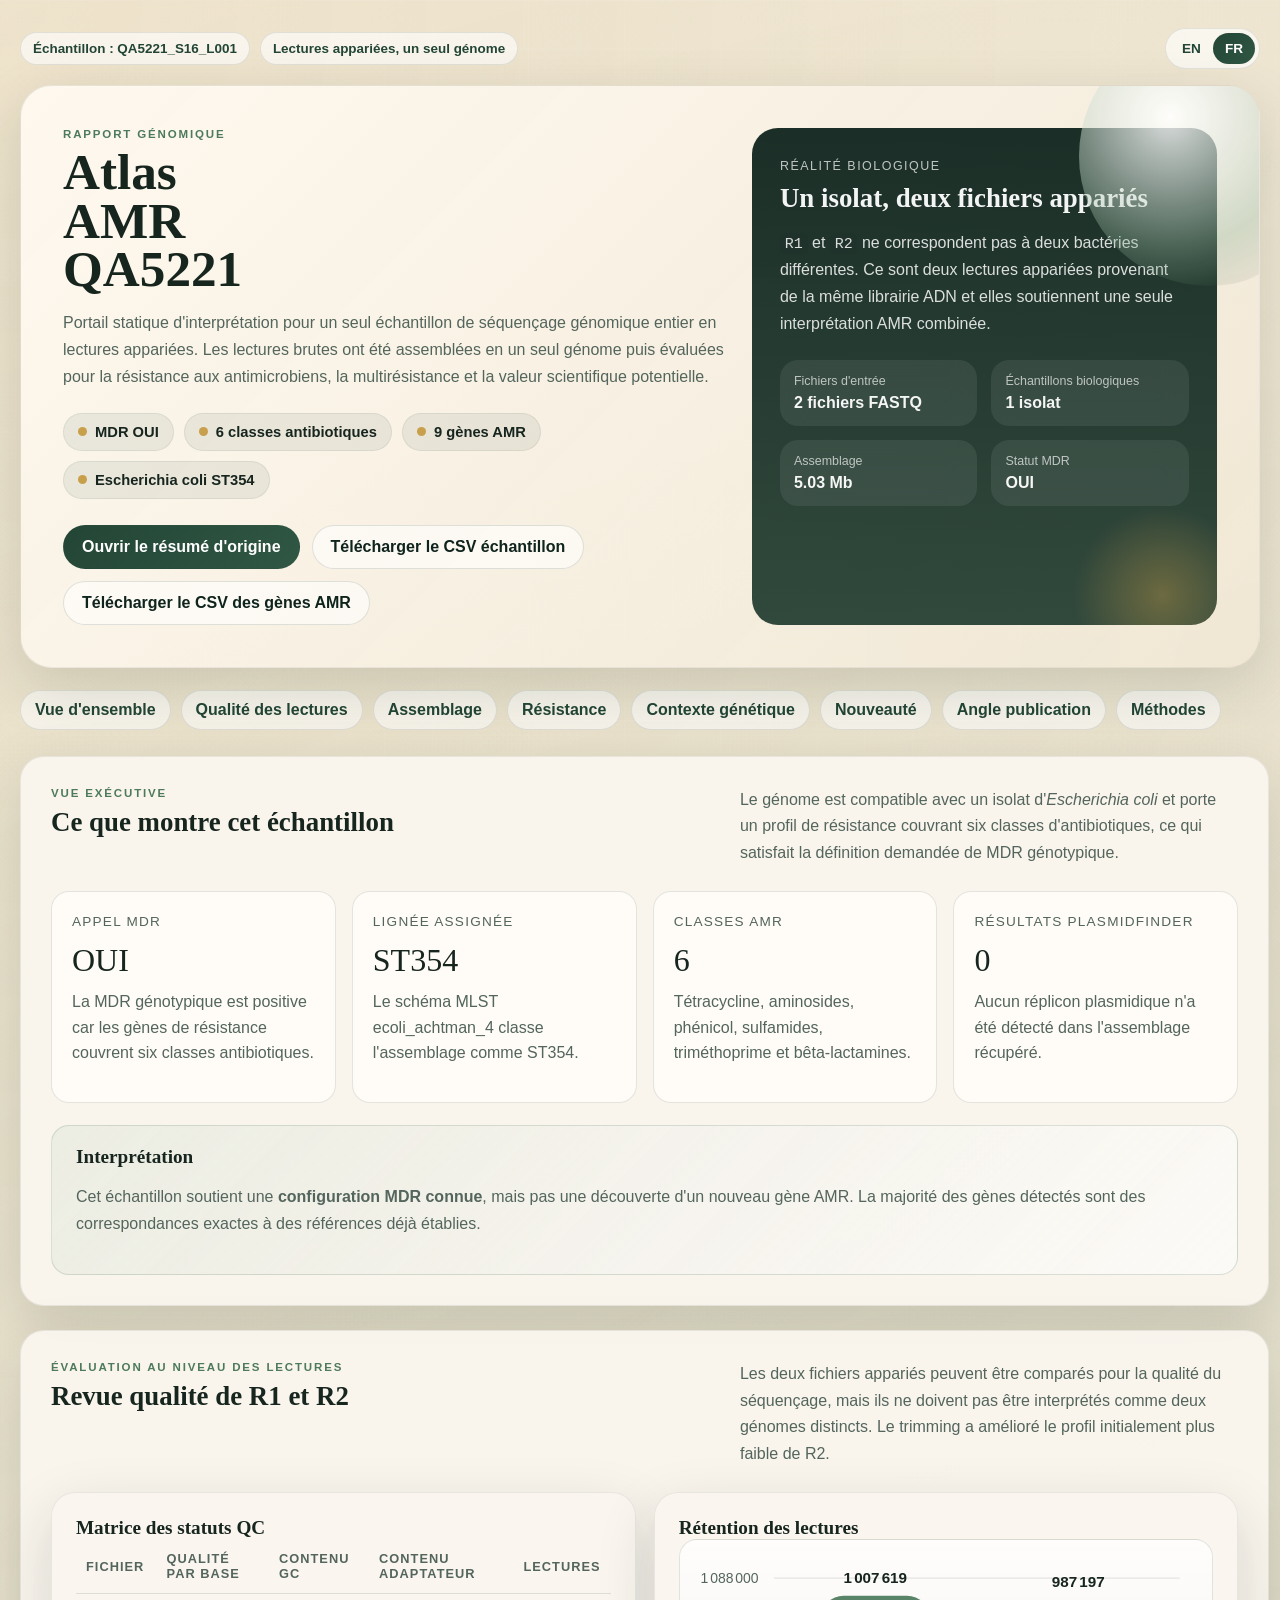
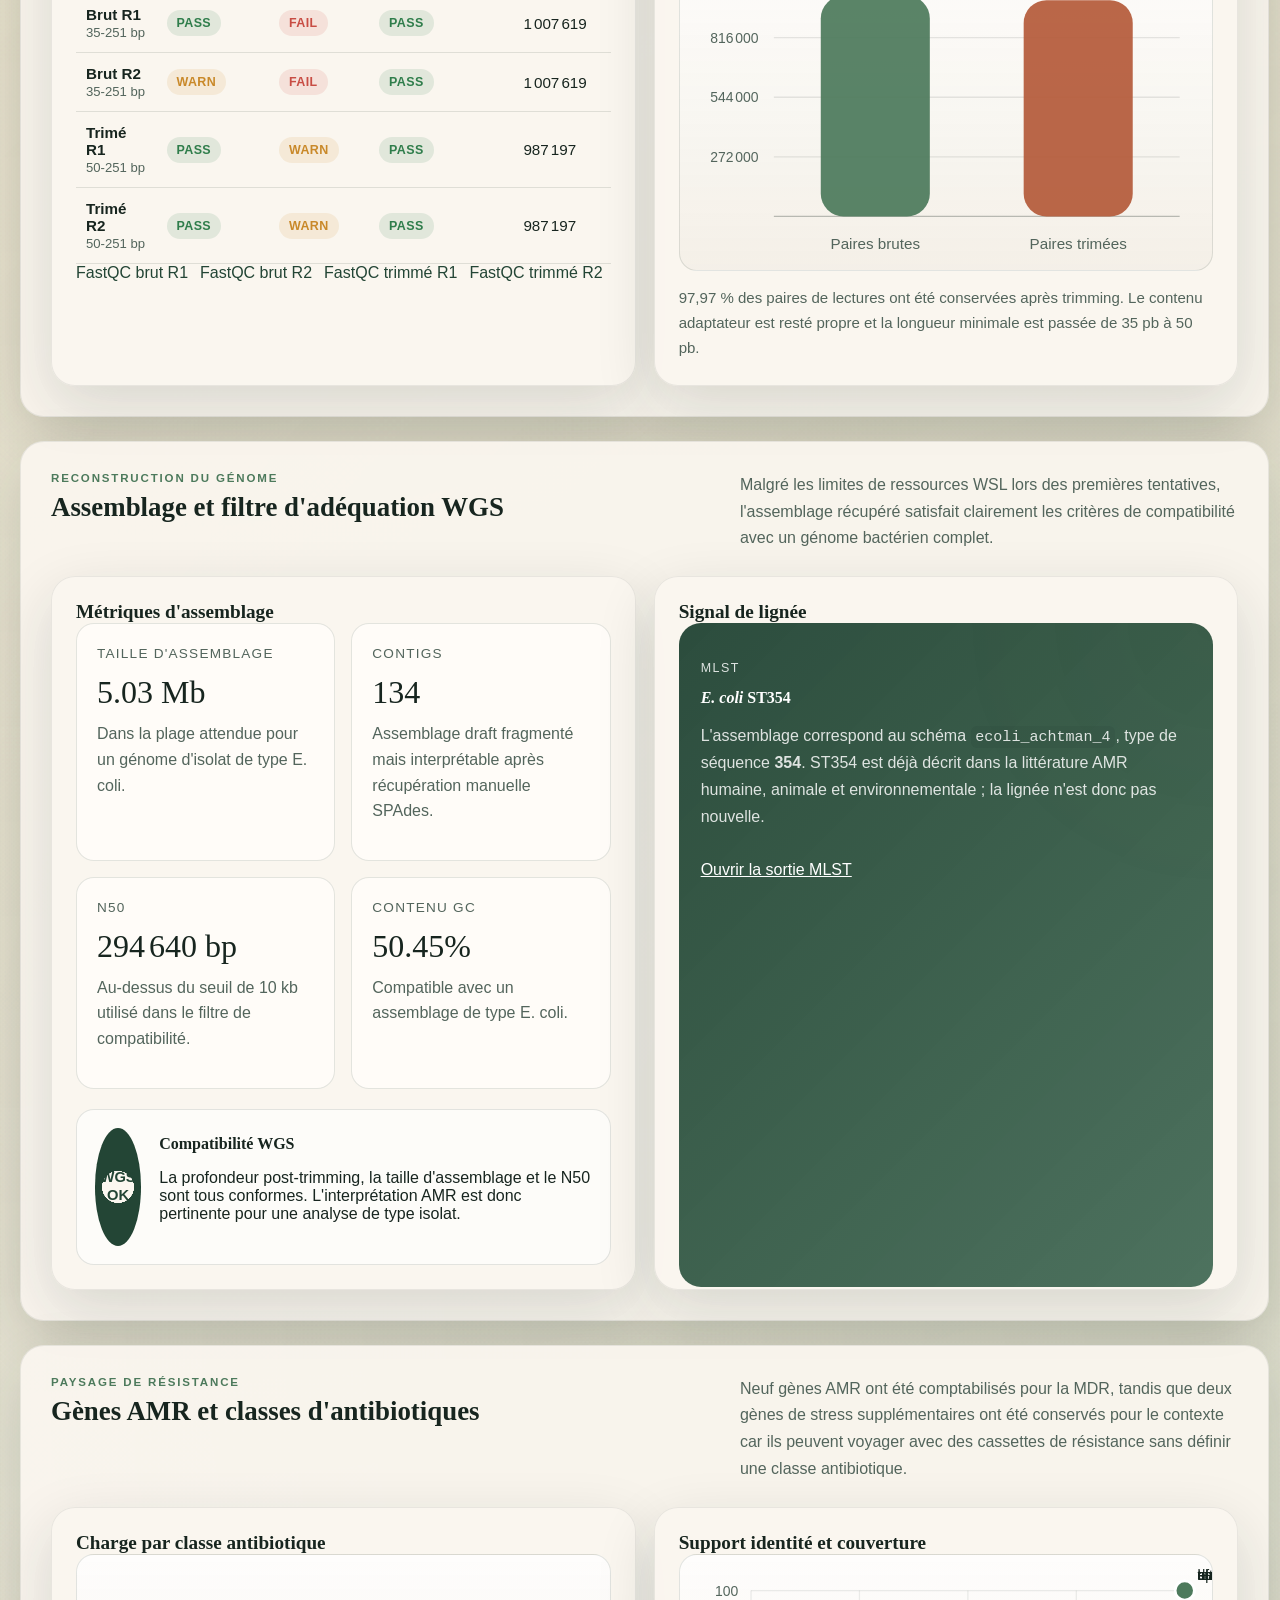
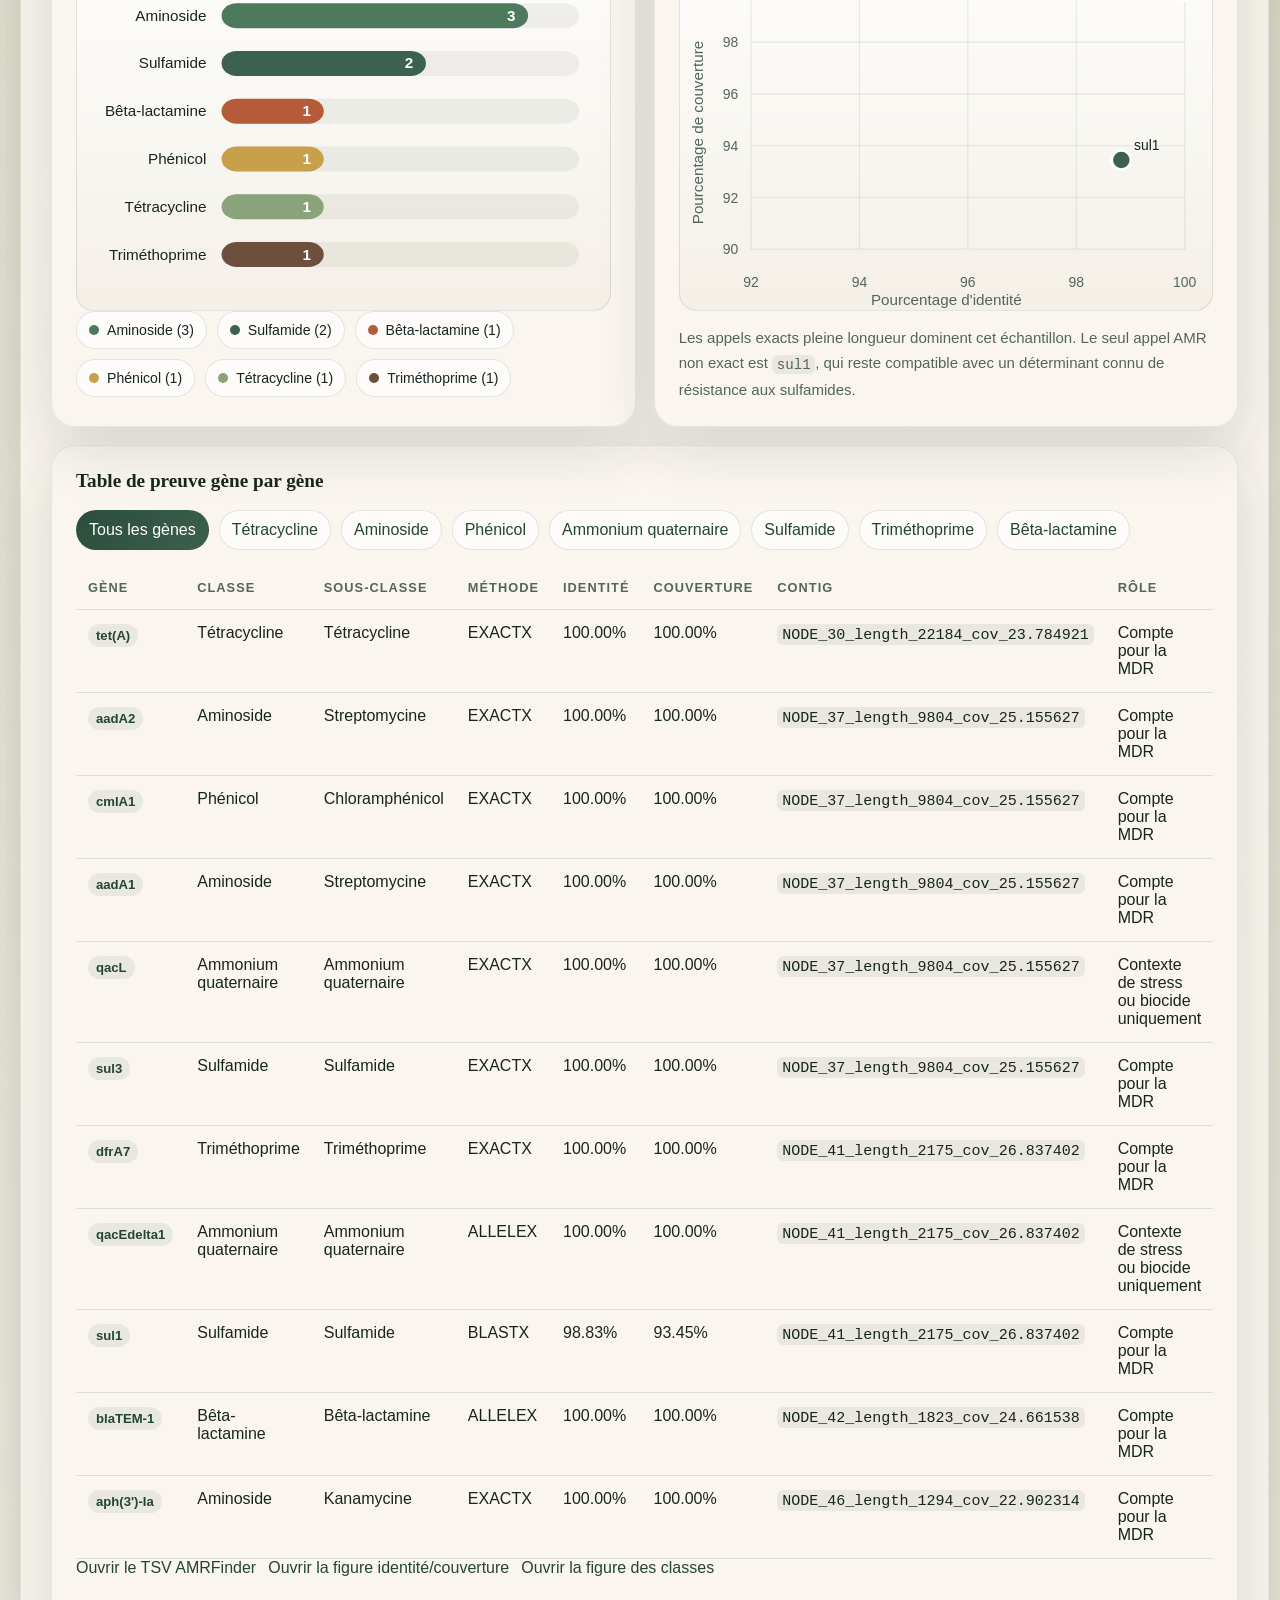
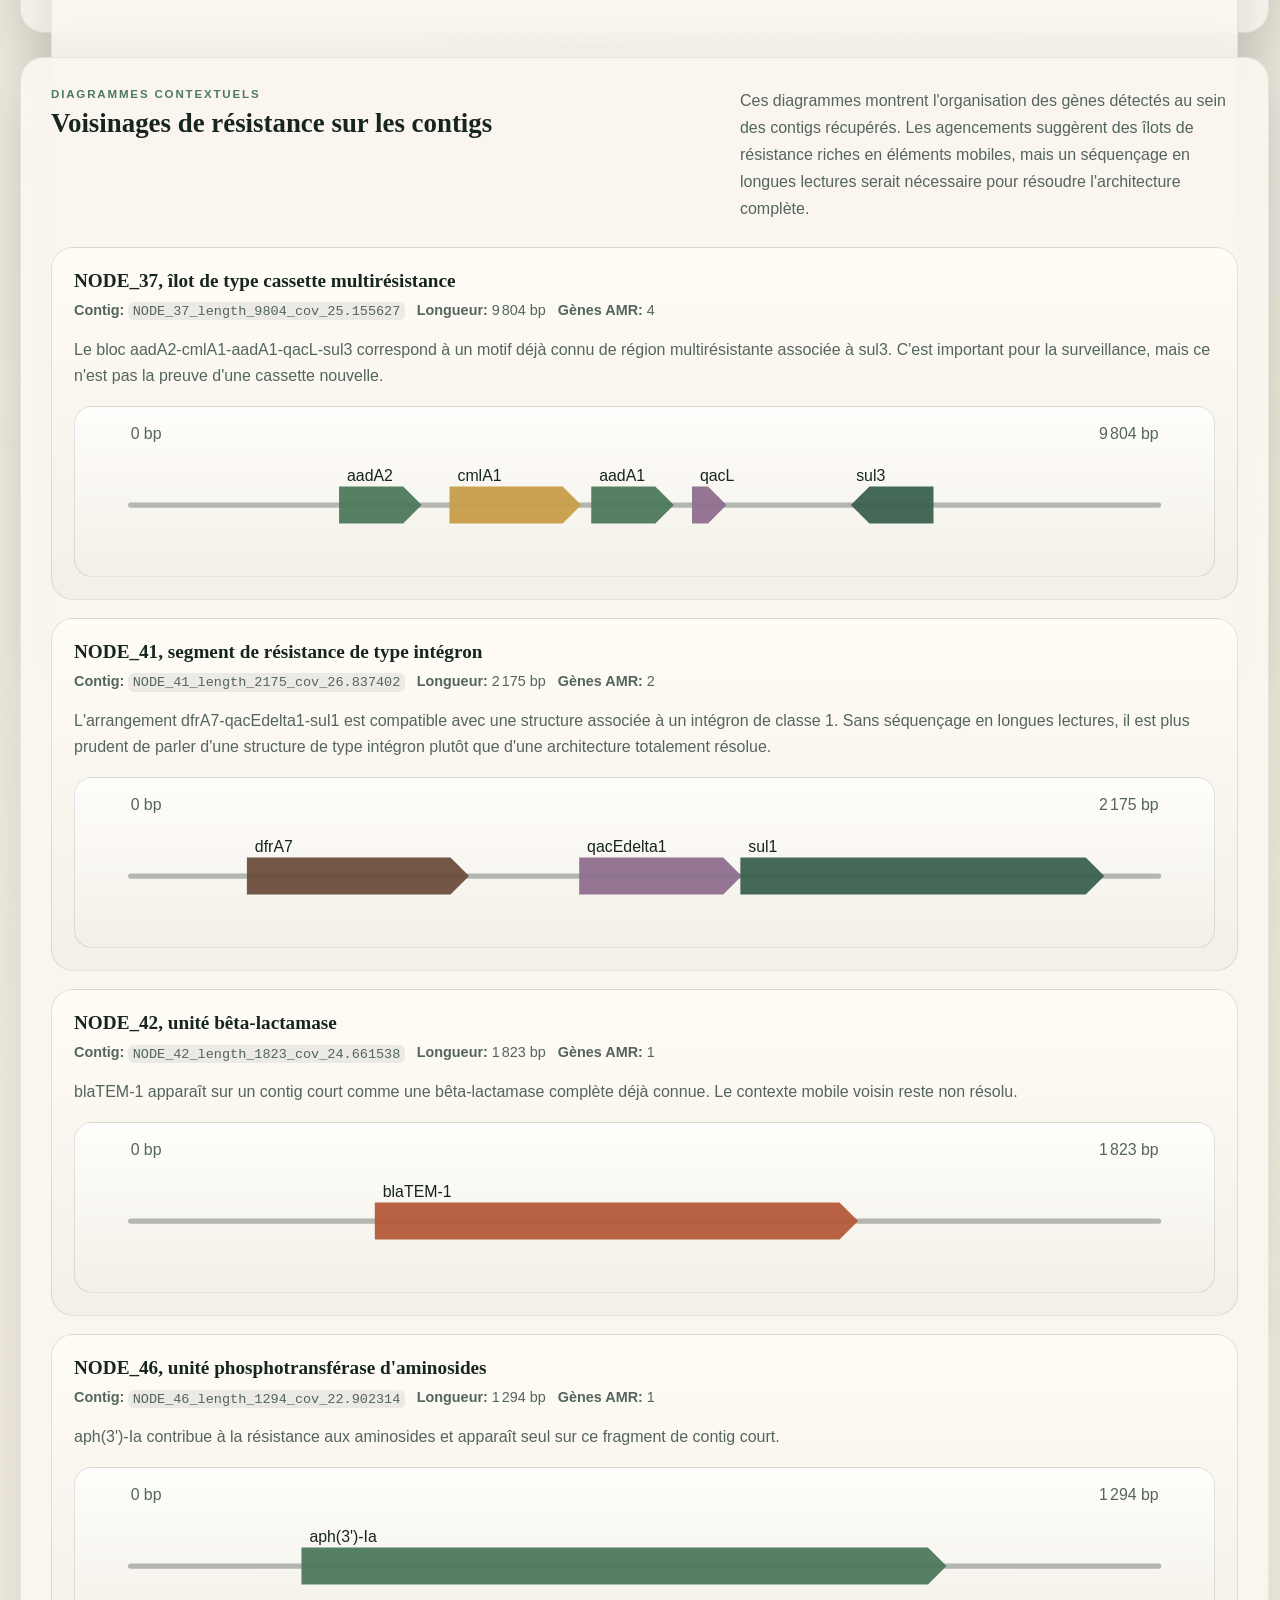
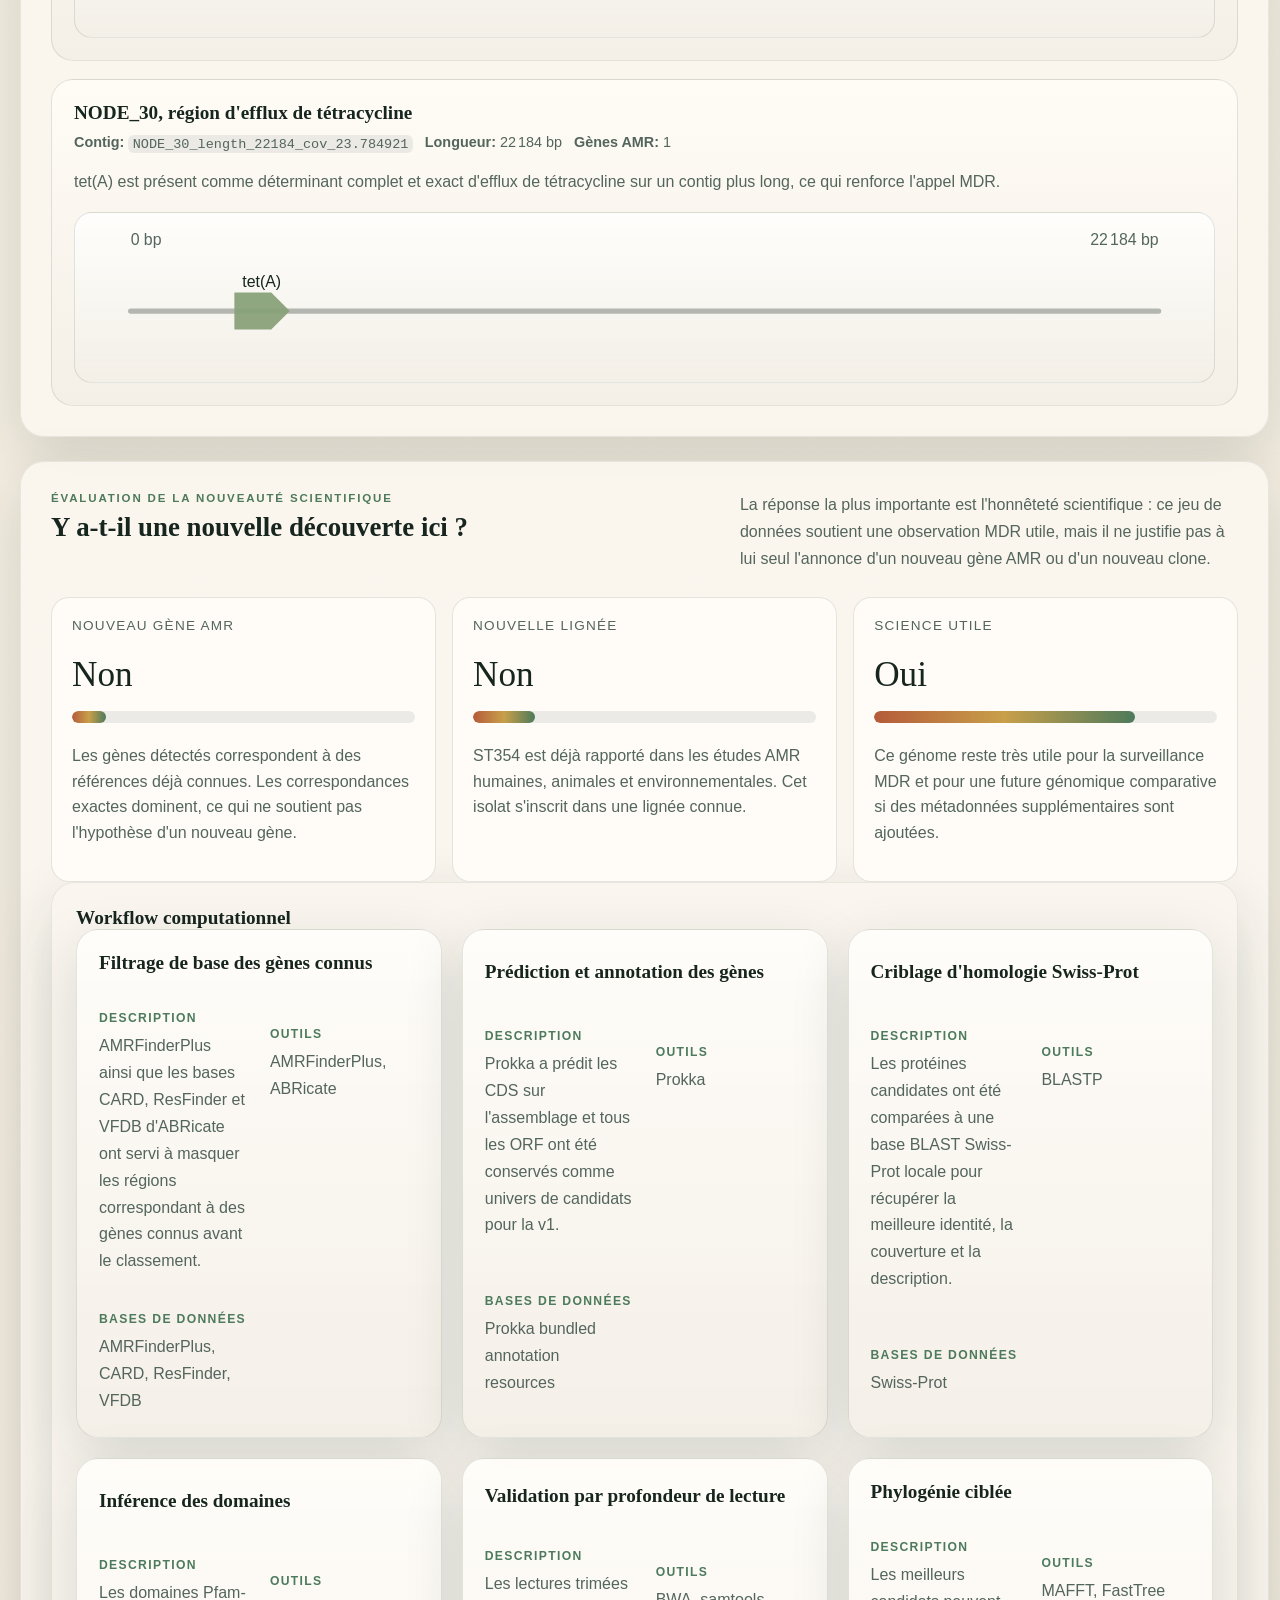
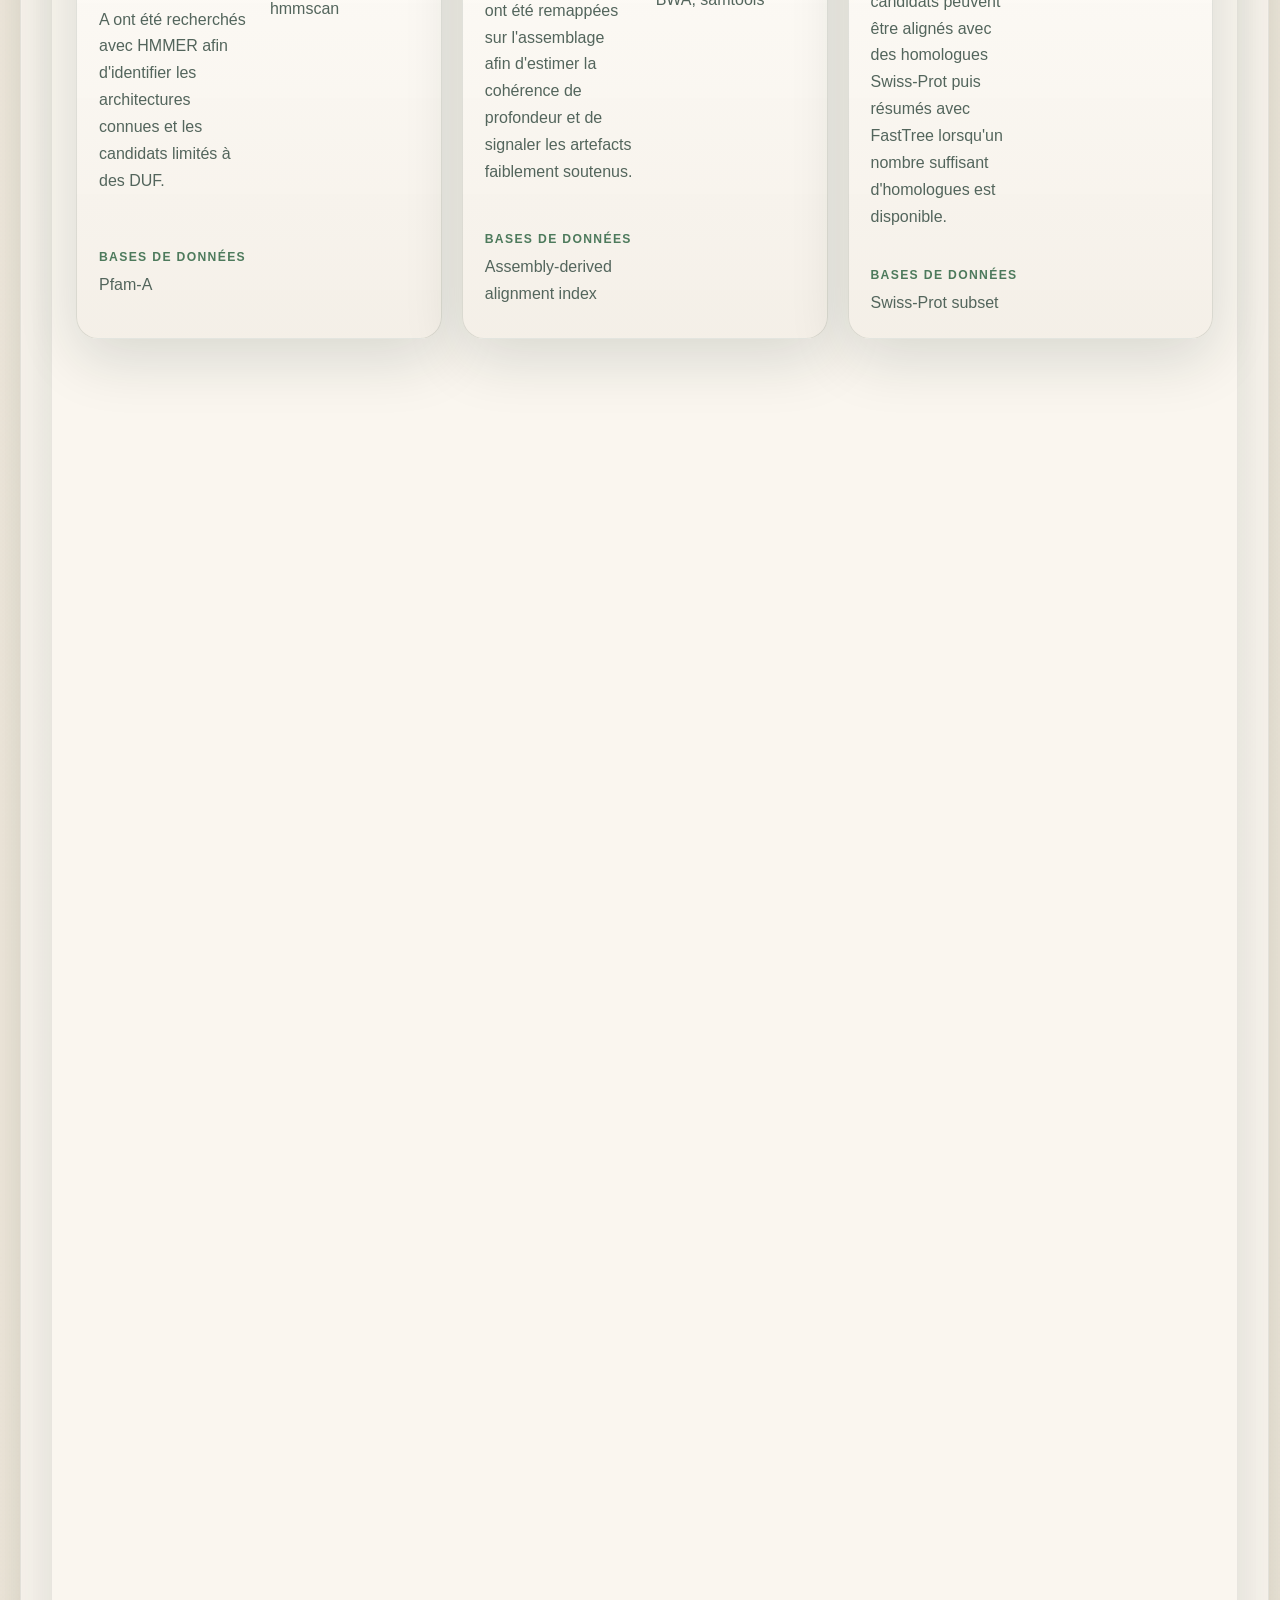
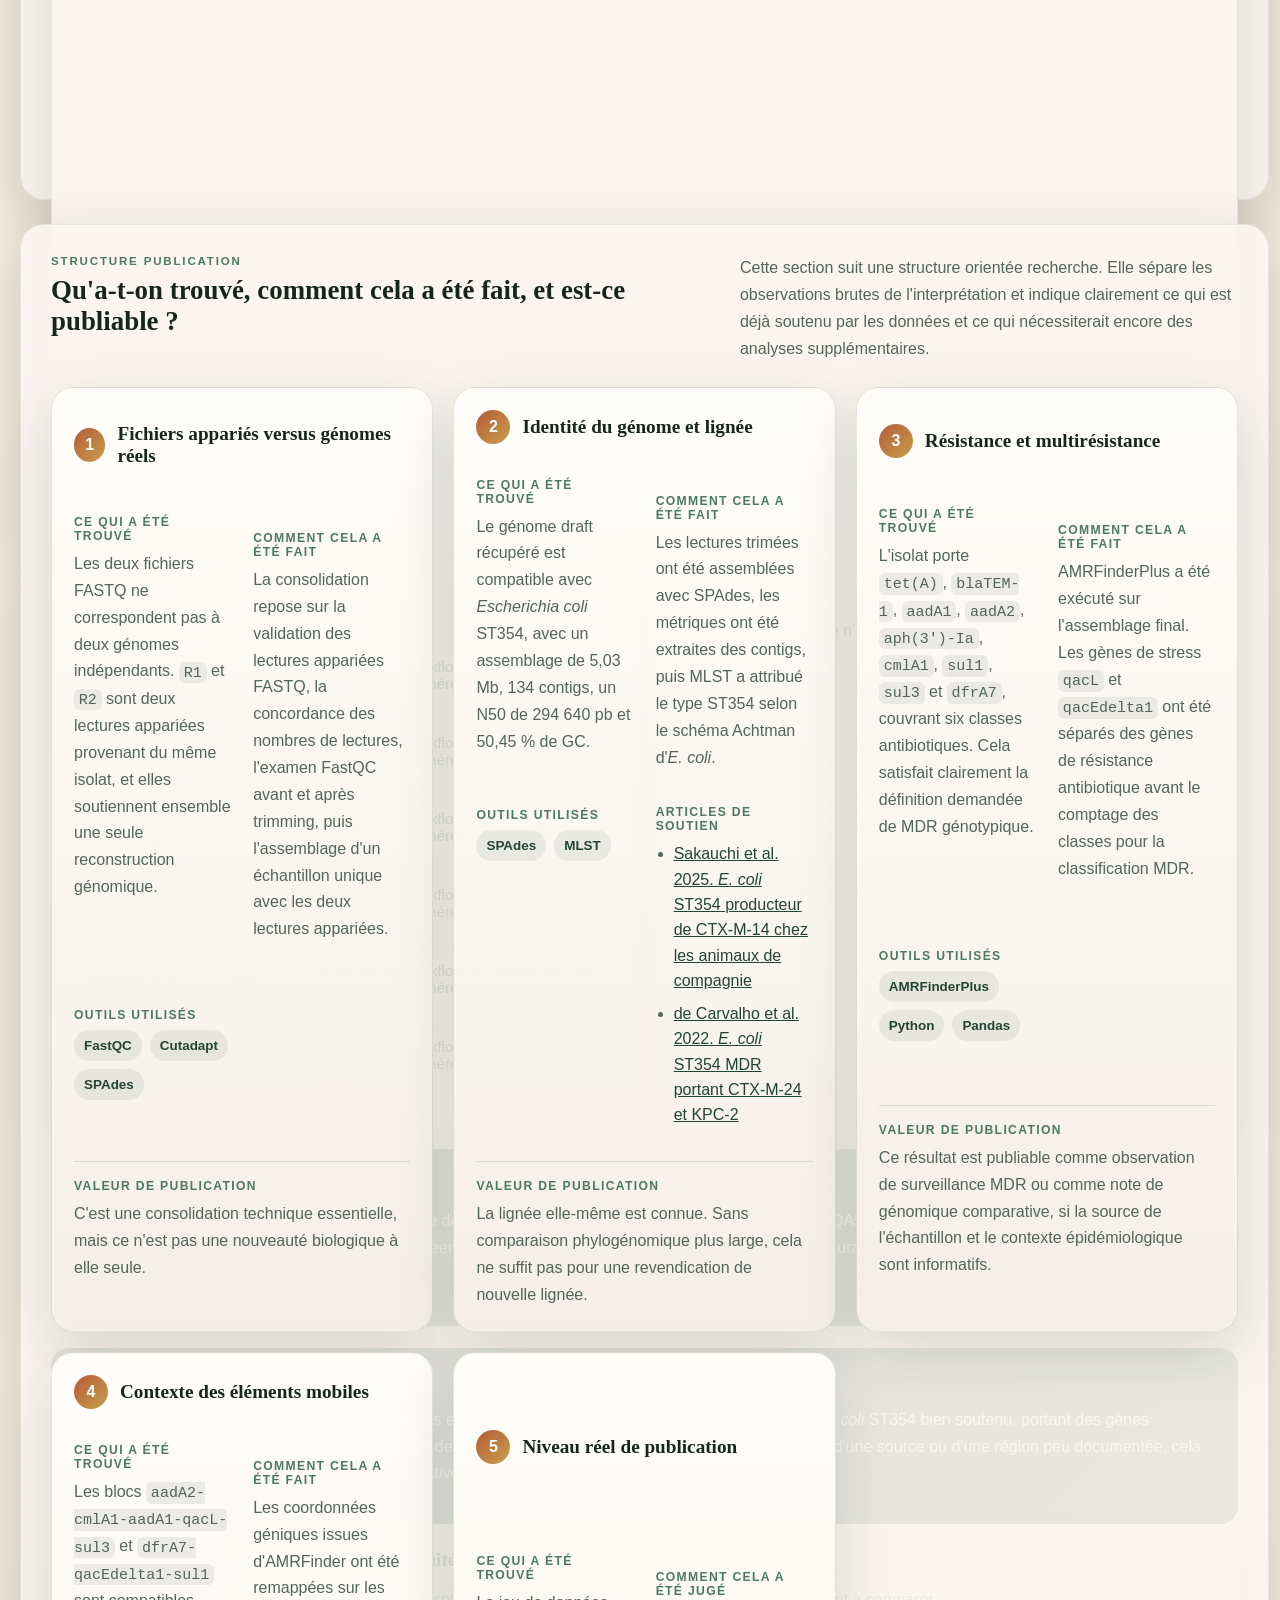
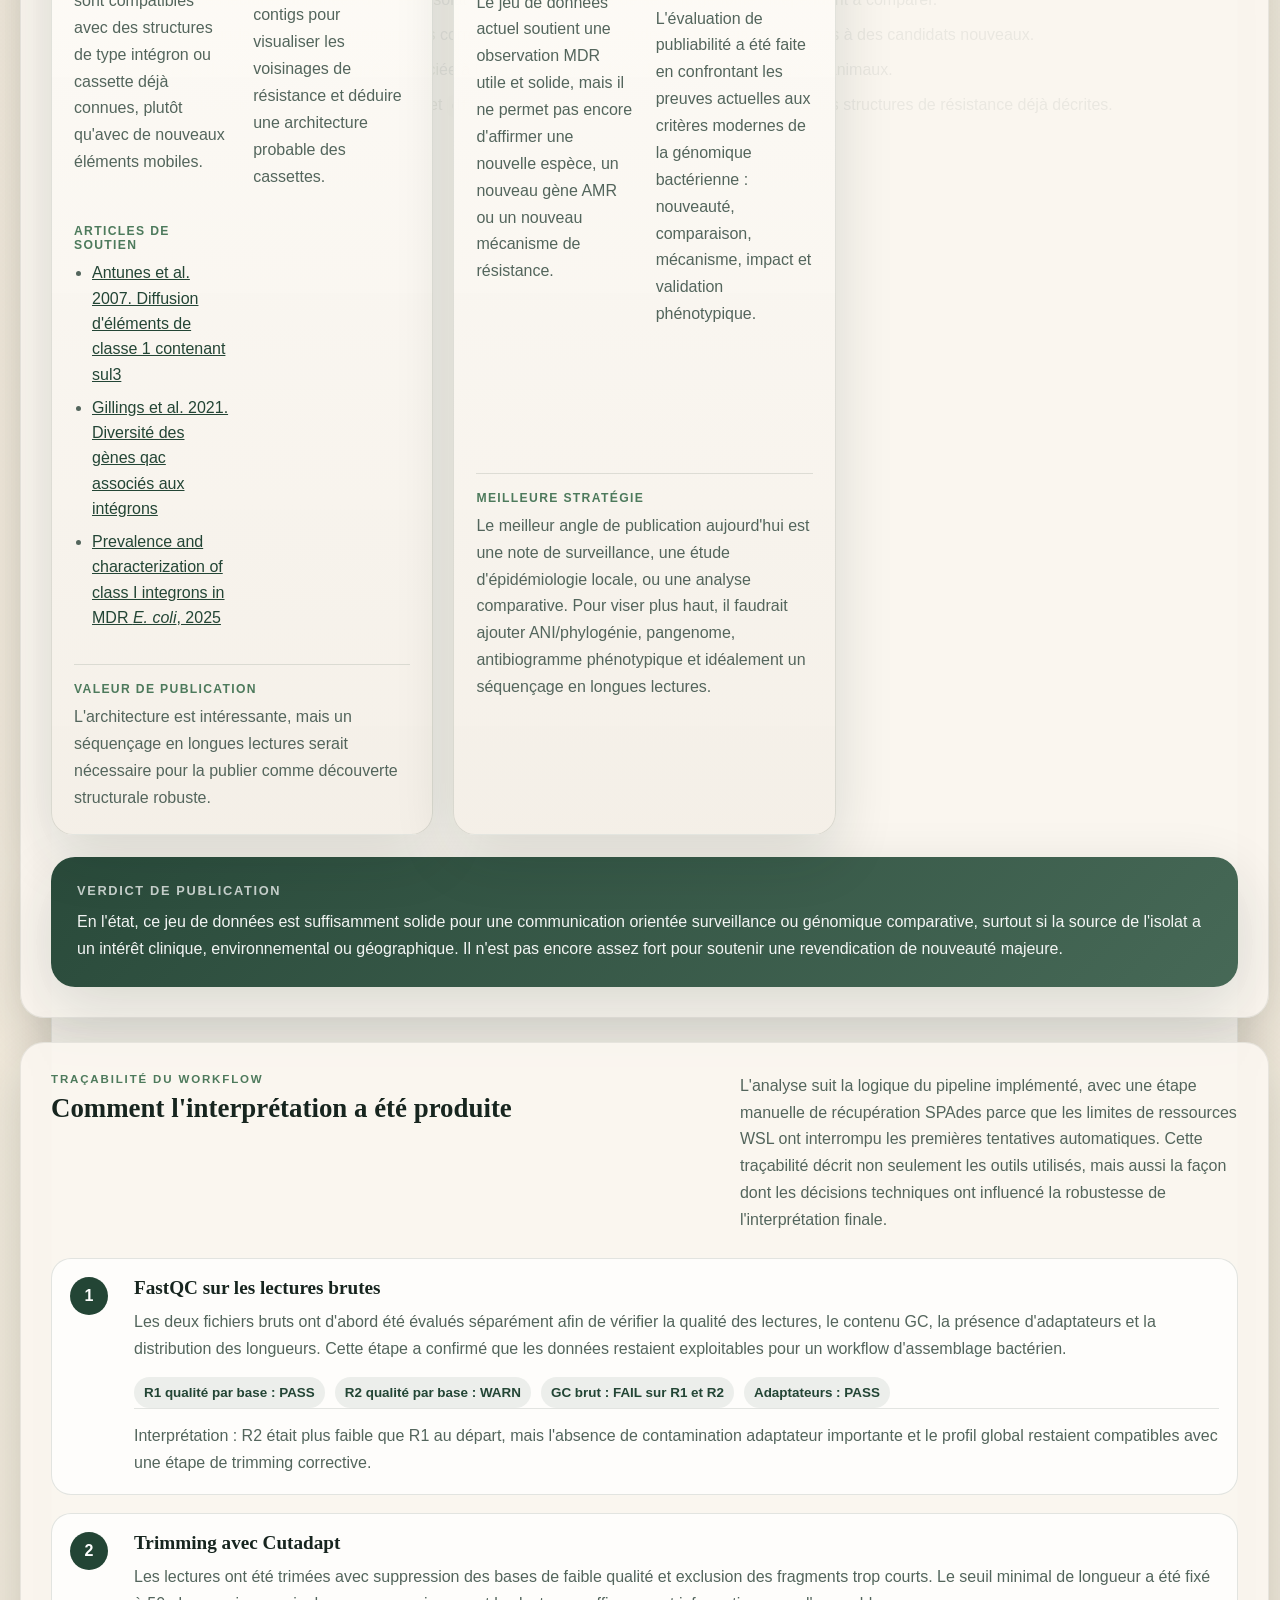
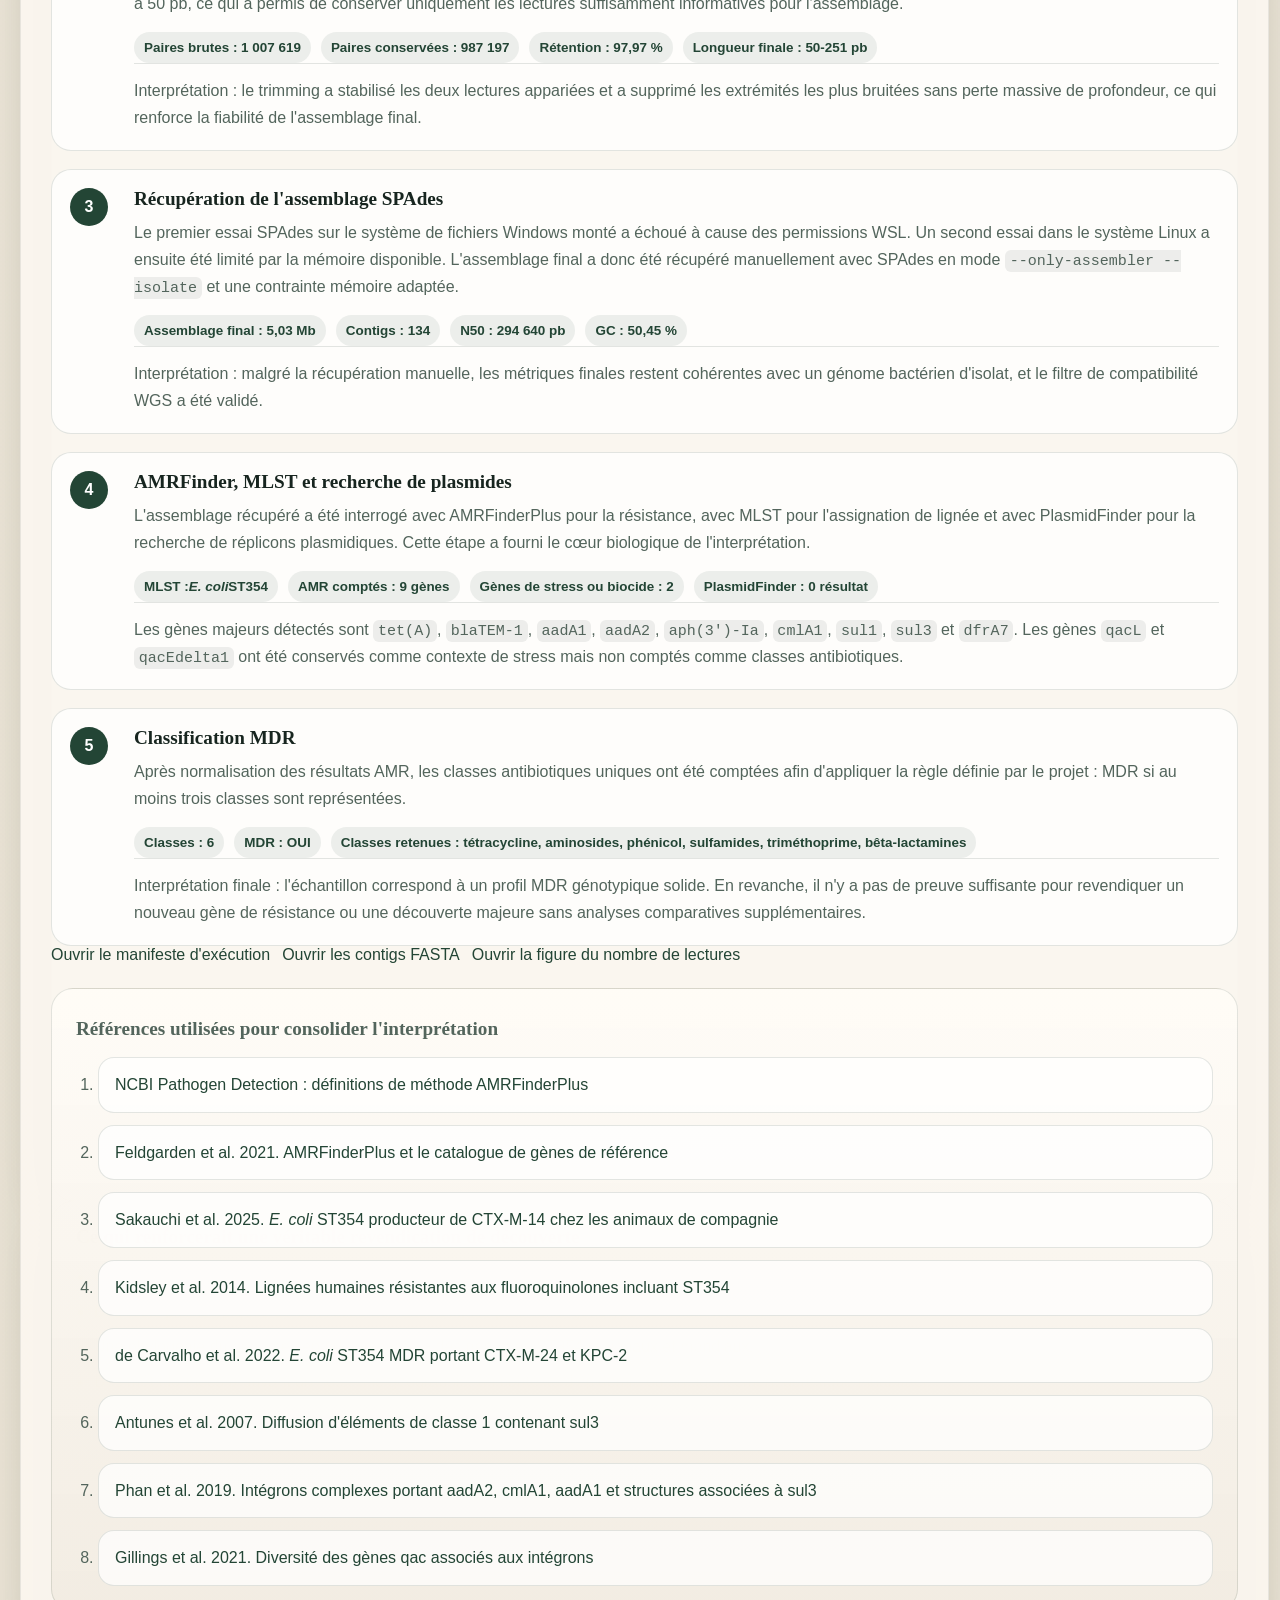
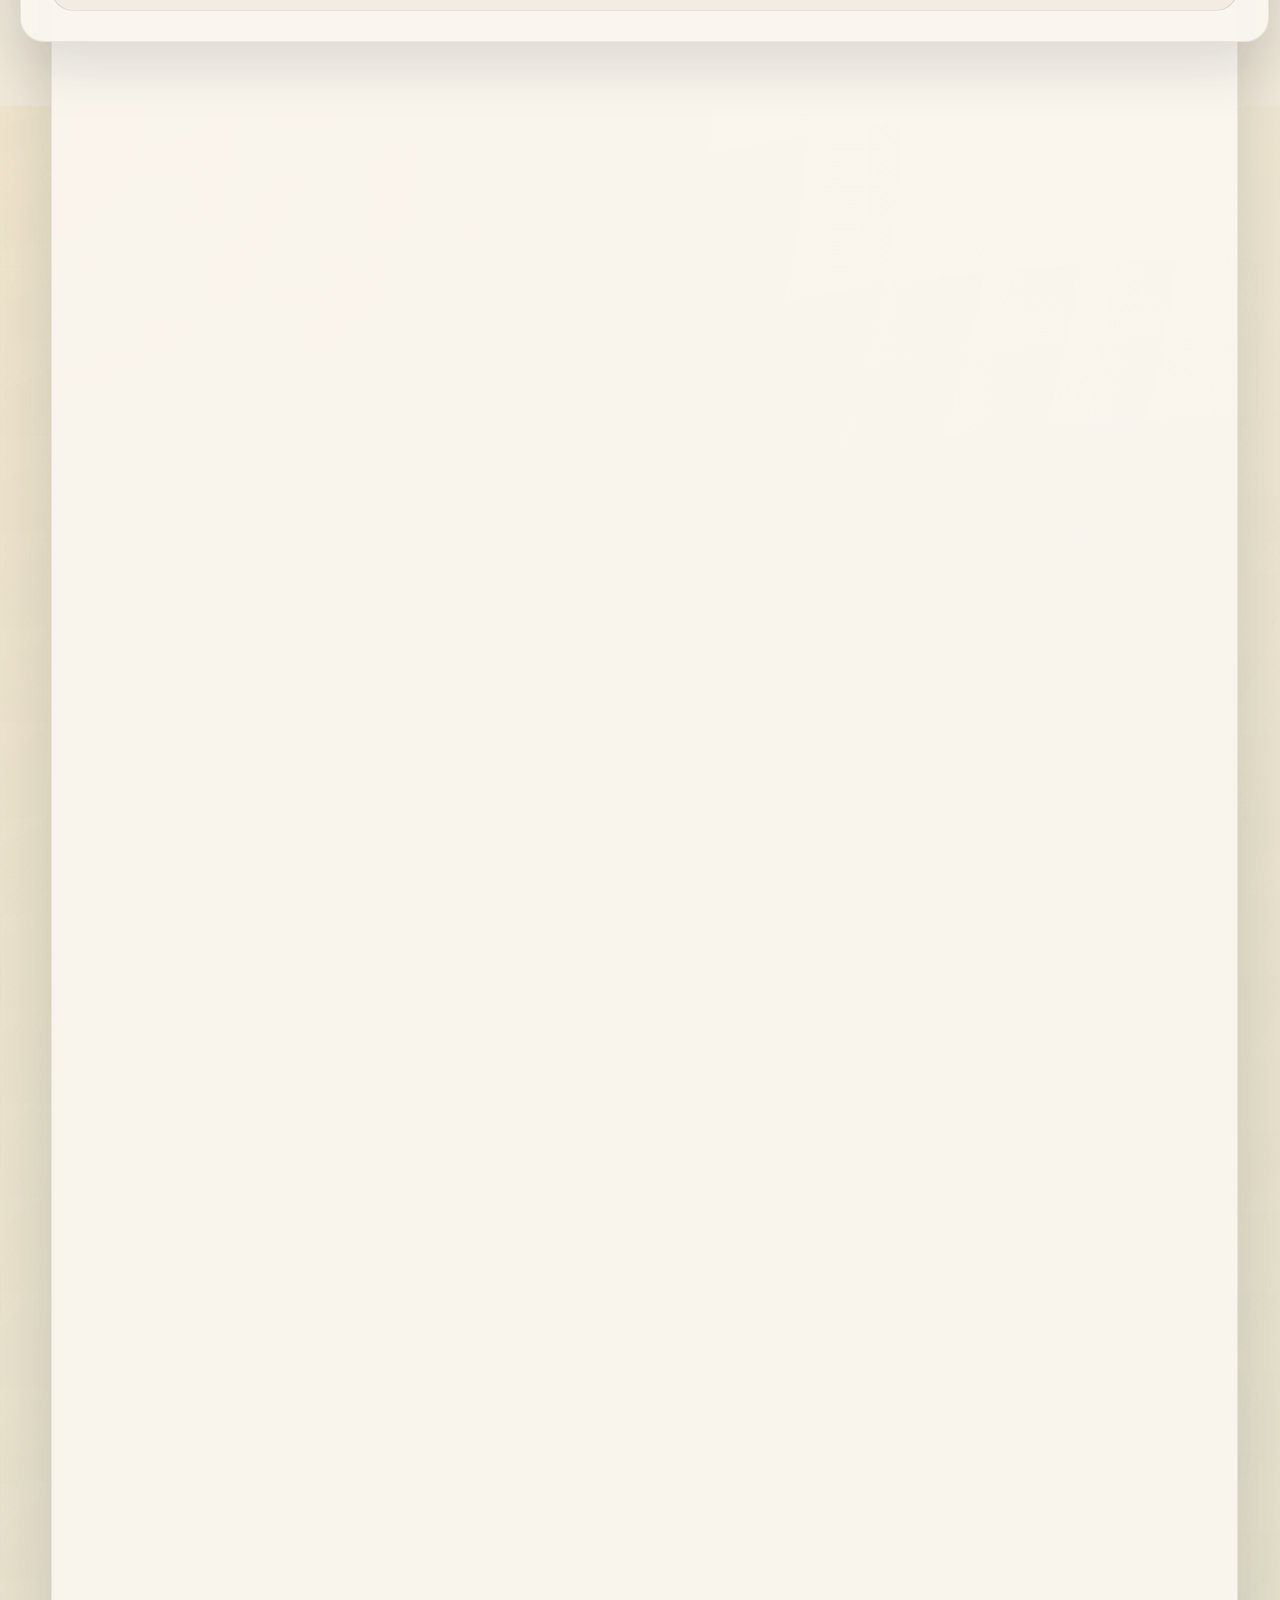
==== commit e603fca8: "Refine presentation of Directory Overview and discovery claims with grid layouts" ====
--- a/index.fr.html
+++ b/index.fr.html
@@ -262,6 +262,24 @@
           </p>
         </div>
         <div class="novelty-grid" id="novelty-grid"></div>
+        <div class="subpanel">
+          <h3>Workflow computationnel</h3>
+          <div class="research-grid" id="novelty-methods"></div>
+        </div>
+        <div class="two-column">
+          <article class="subpanel">
+            <h3>Statut des étapes</h3>
+            <div id="novelty-stage-status"></div>
+          </article>
+          <article class="subpanel">
+            <h3>Candidats classés</h3>
+            <div class="table-wrap" id="novelty-candidates"></div>
+          </article>
+        </div>
+        <div class="callout contrast">
+          <h3>Conclusion computationnelle</h3>
+          <p id="novelty-conclusion"></p>
+        </div>
         <div class="callout contrast">
           <h3>Contribution potentielle à la science</h3>
           <p>
@@ -642,6 +660,7 @@
     </main>
   </div>
 
+  <script src="site_data.js"></script>
   <script src="app.js"></script>
 </body>
 </html>
--- a/styles.css
+++ b/styles.css
@@ -238,6 +238,12 @@
   border-color: transparent;
 }
 
+.button-sm {
+  padding: 6px 14px;
+  font-size: 0.82rem;
+  min-height: 32px;
+}
+
 .hero-panel {
   display: flex;
   align-items: stretch;
@@ -752,8 +758,69 @@
 
 .research-grid {
   display: grid;
-  grid-template-columns: 1fr;
-  gap: 18px;
+  grid-template-columns: repeat(auto-fit, minmax(340px, 1fr));
+  gap: 20px;
+}
+
+.directory-grid {
+  display: grid;
+  grid-template-columns: repeat(auto-fill, minmax(200px, 1fr));
+  gap: 16px;
+  margin-top: 16px;
+}
+
+.directory-card {
+  padding: 16px;
+  background: var(--panel-strong);
+  border: 1px solid var(--line);
+  border-radius: var(--radius-soft);
+  display: flex;
+  flex-direction: column;
+  gap: 4px;
+}
+
+.directory-card strong {
+  color: var(--moss);
+  font-size: 1.1rem;
+}
+
+.directory-card span {
+  color: var(--muted);
+  font-size: 0.85rem;
+}
+
+.strengthen-grid {
+  display: grid;
+  grid-template-columns: repeat(2, minmax(0, 1fr));
+  gap: 16px;
+  margin-top: 16px;
+}
+
+.strengthen-card {
+  padding: 16px;
+  background: var(--panel-strong);
+  border: 1px solid var(--line);
+  border-radius: var(--radius-soft);
+  display: flex;
+  align-items: center;
+  gap: 16px;
+}
+
+.strengthen-card .icon {
+  font-size: 1.5rem;
+  flex-shrink: 0;
+}
+
+.strengthen-card p {
+  margin: 0;
+  font-size: 0.9rem;
+  line-height: 1.5;
+}
+
+@media (max-width: 768px) {
+  .strengthen-grid {
+    grid-template-columns: 1fr;
+  }
 }
 
 .research-card {
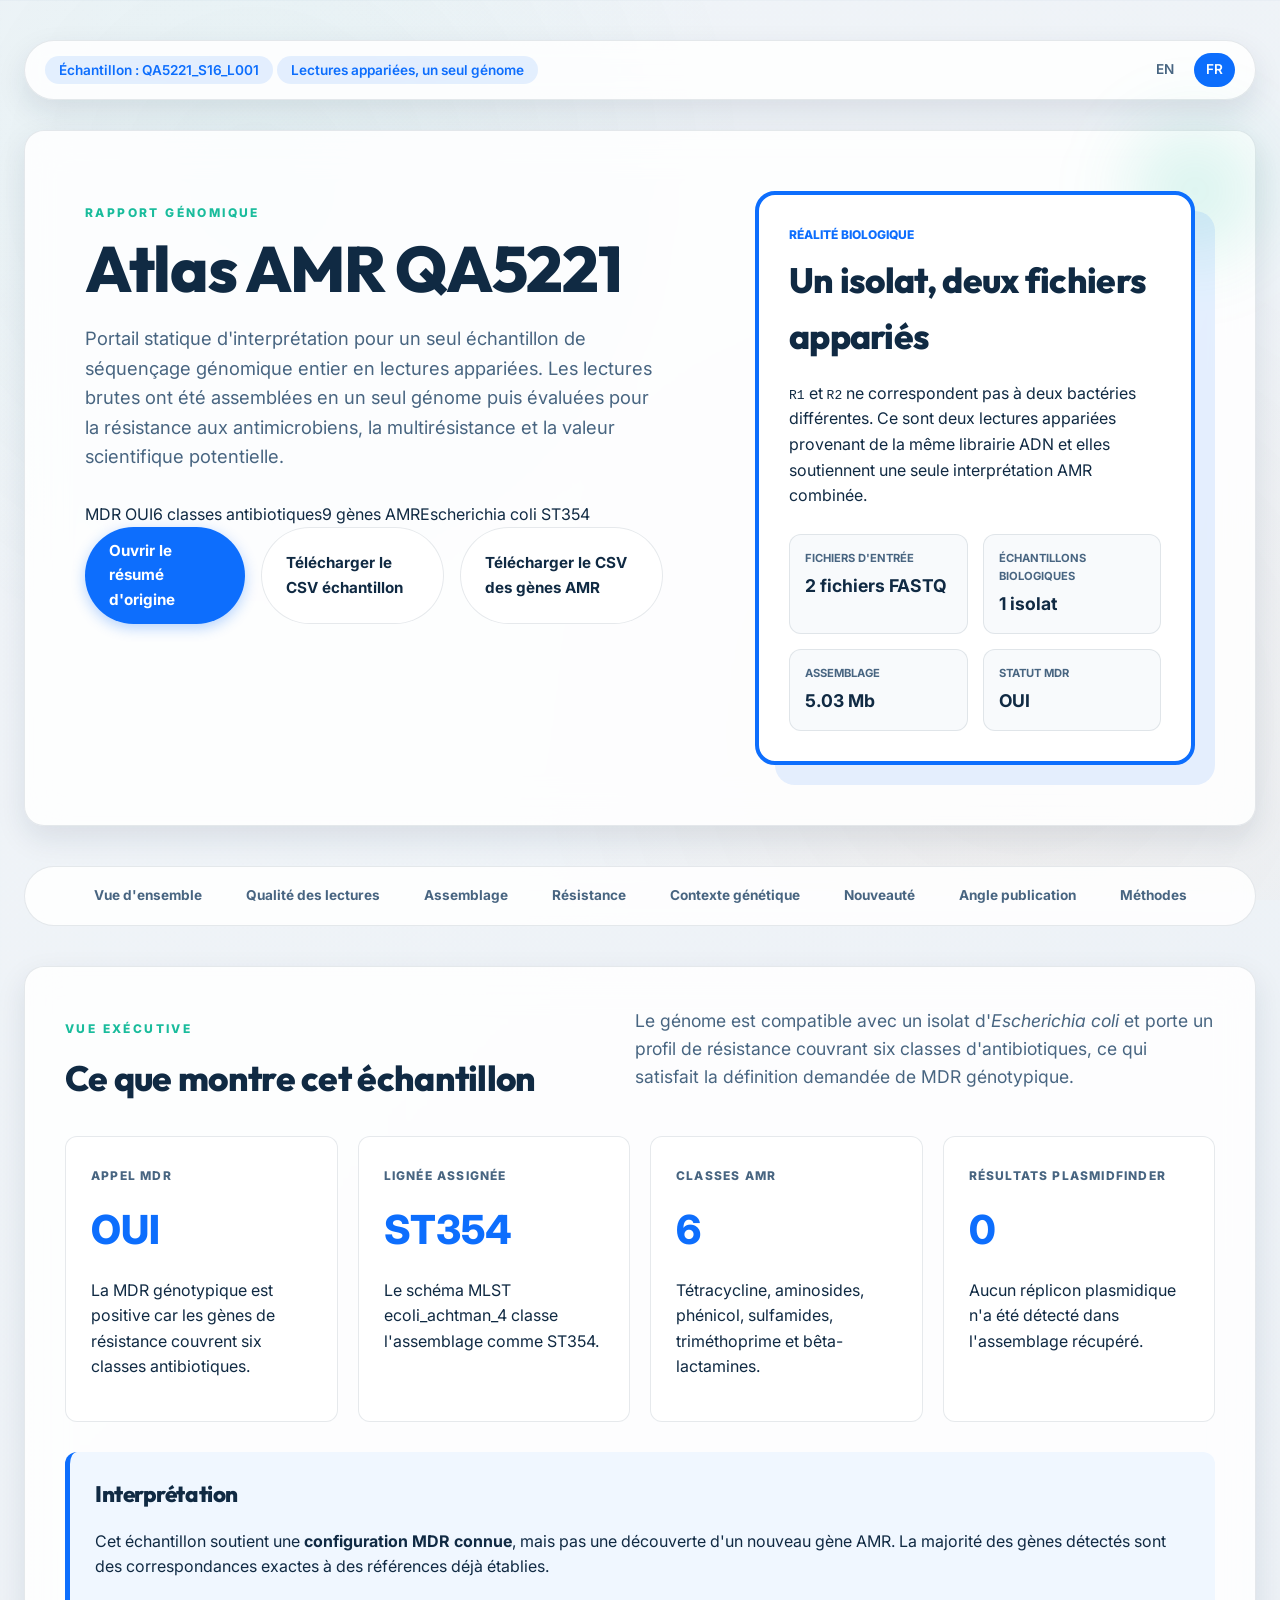
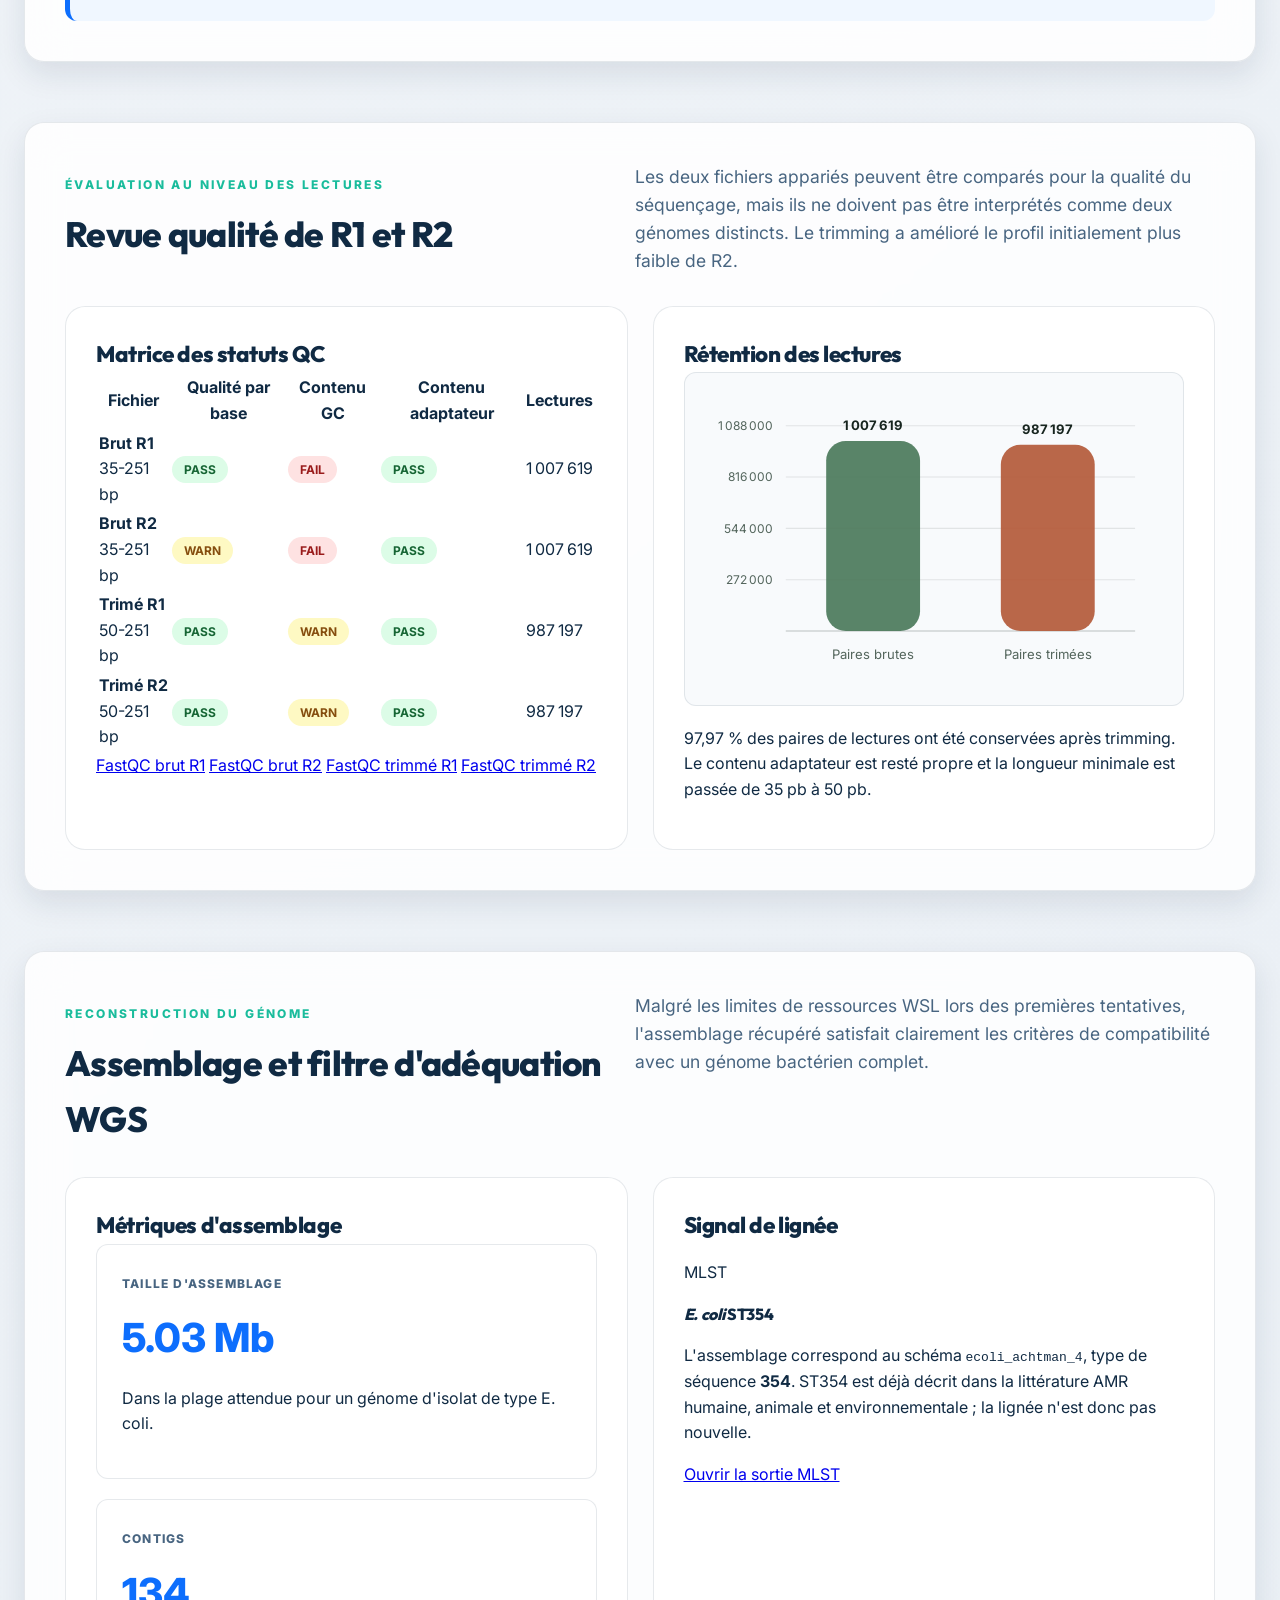
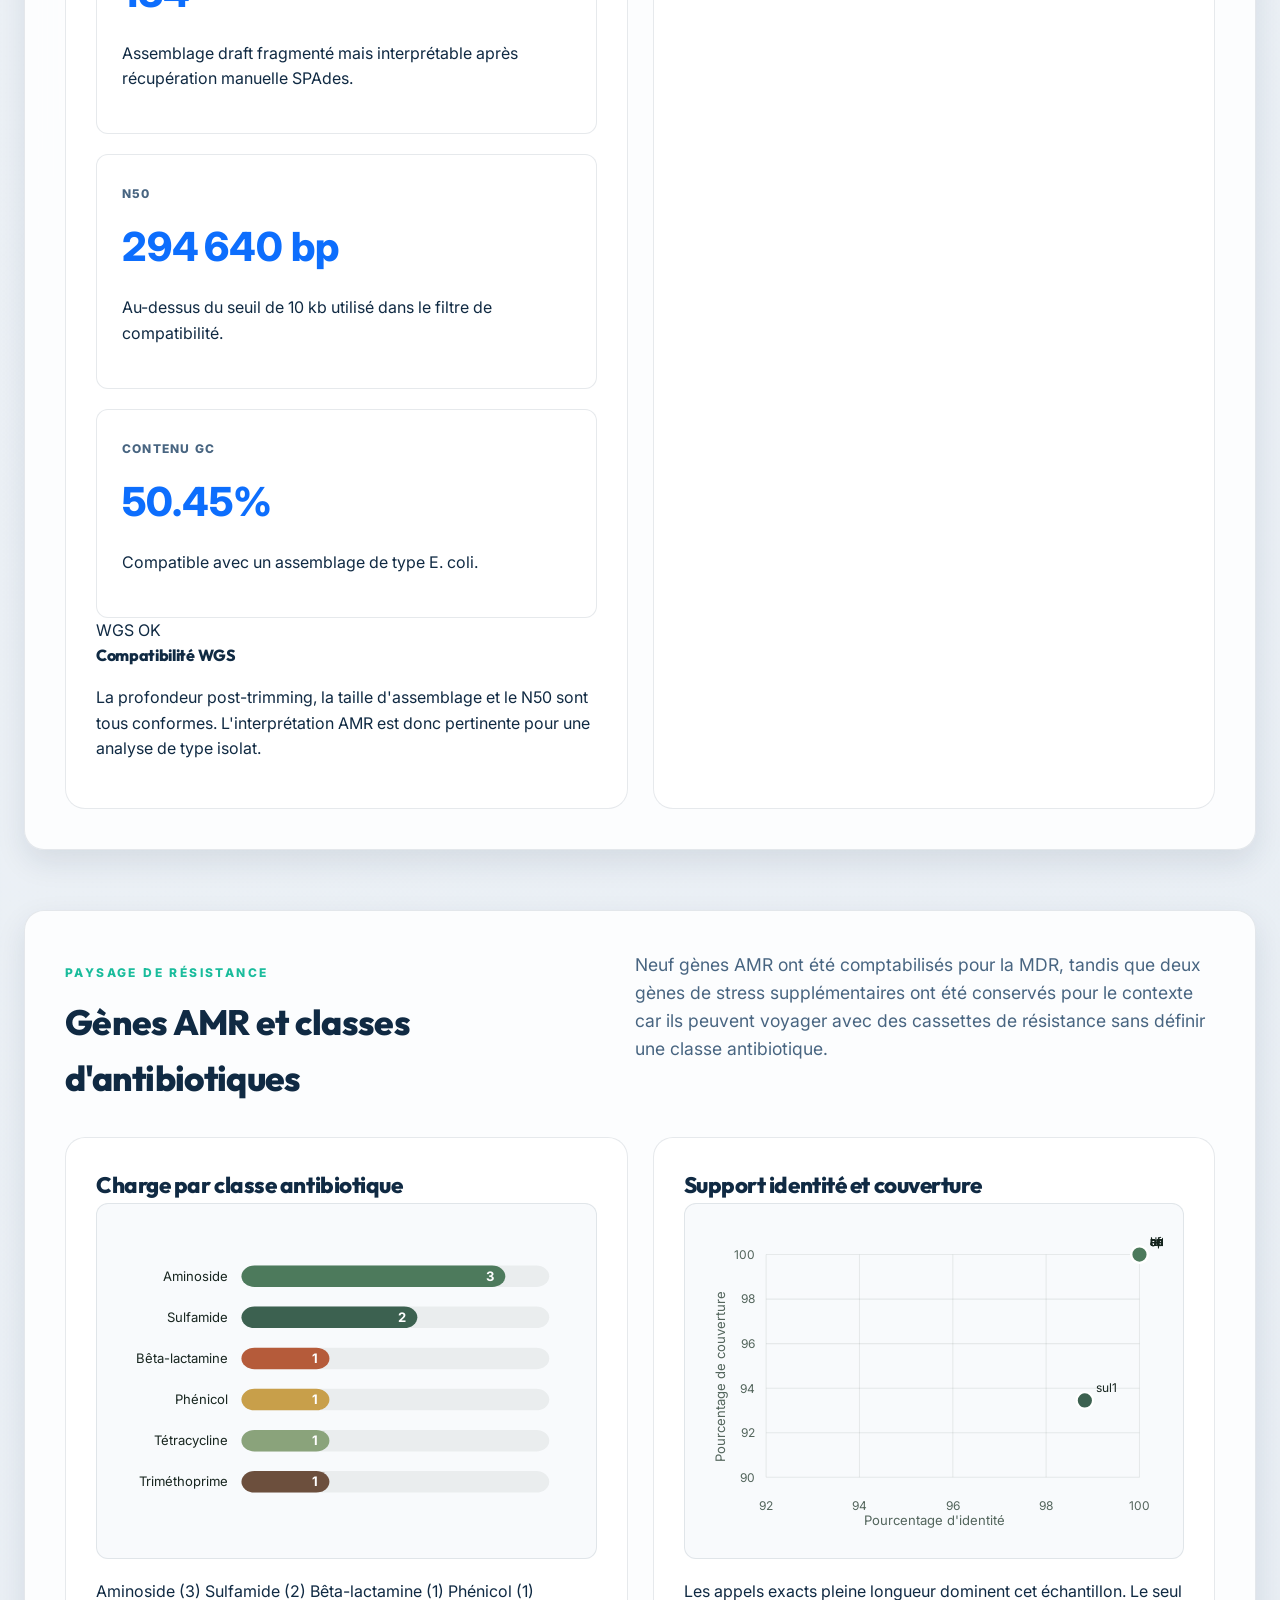
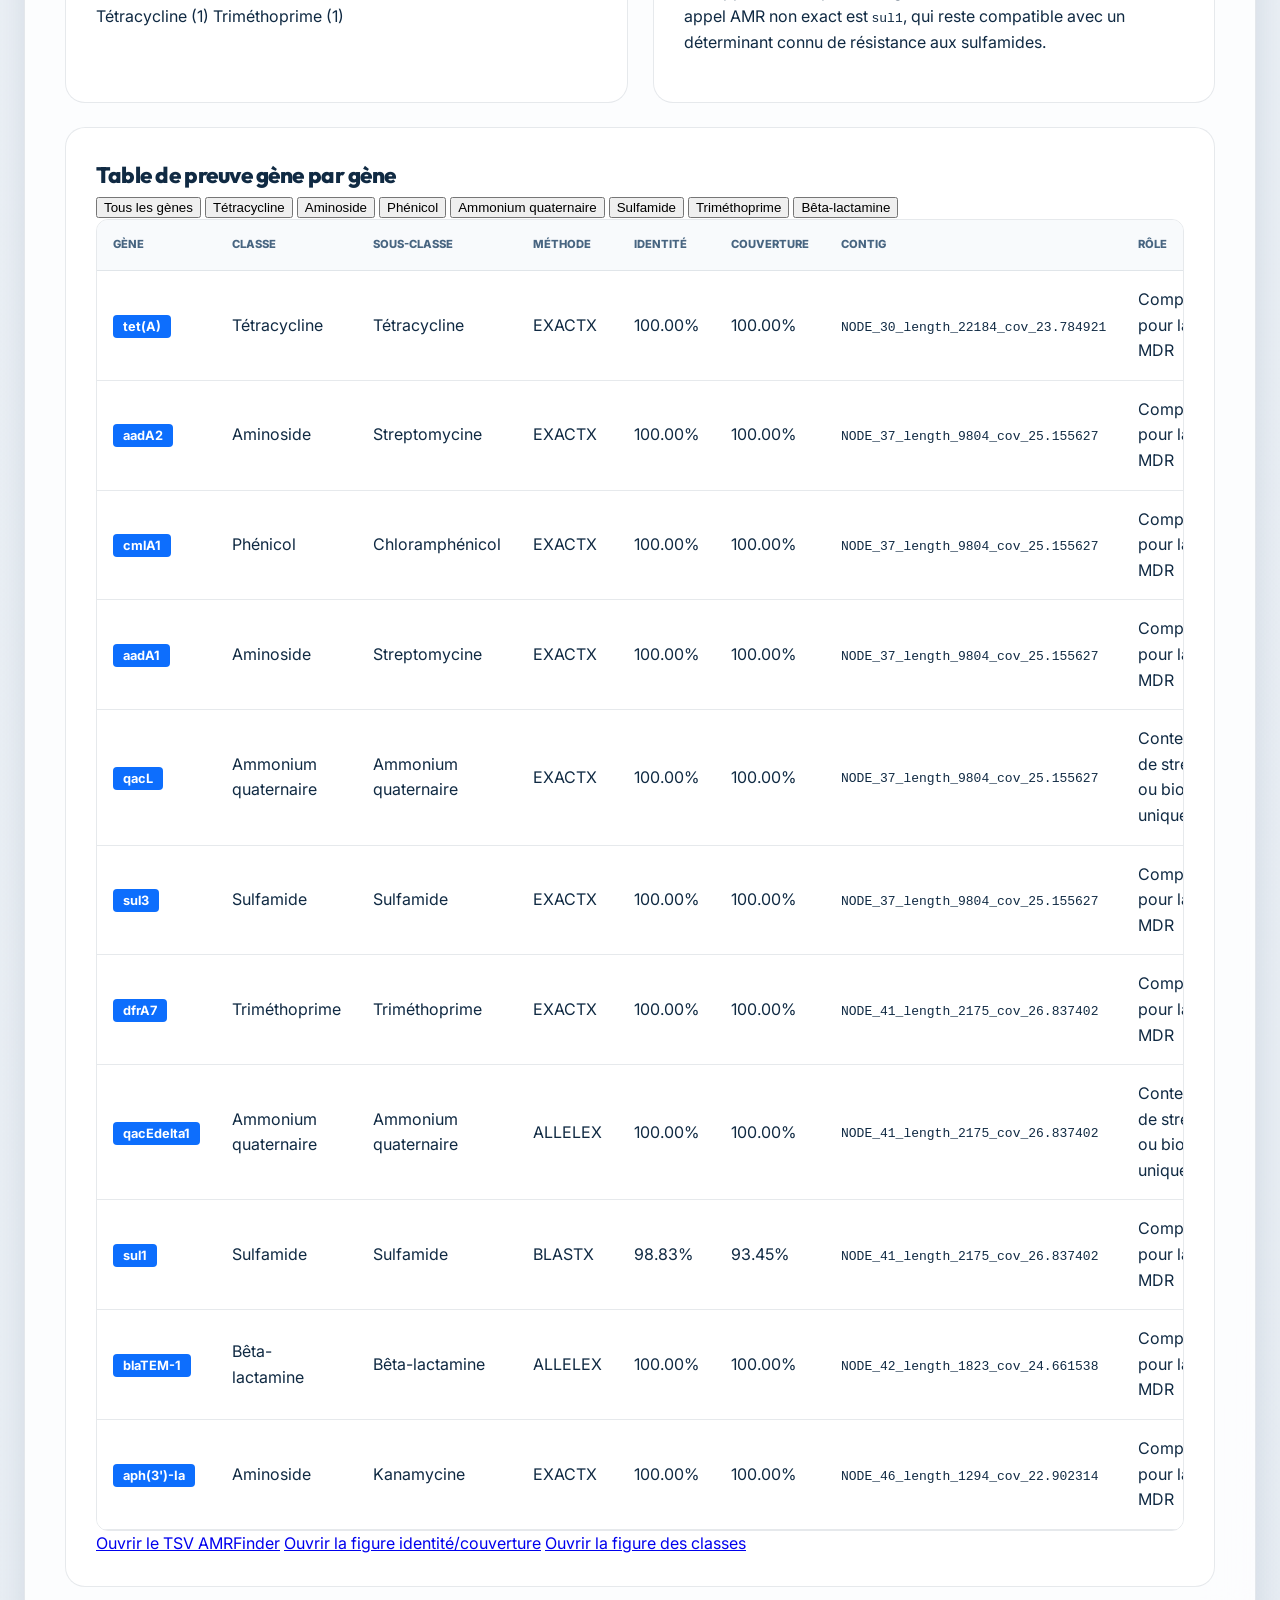
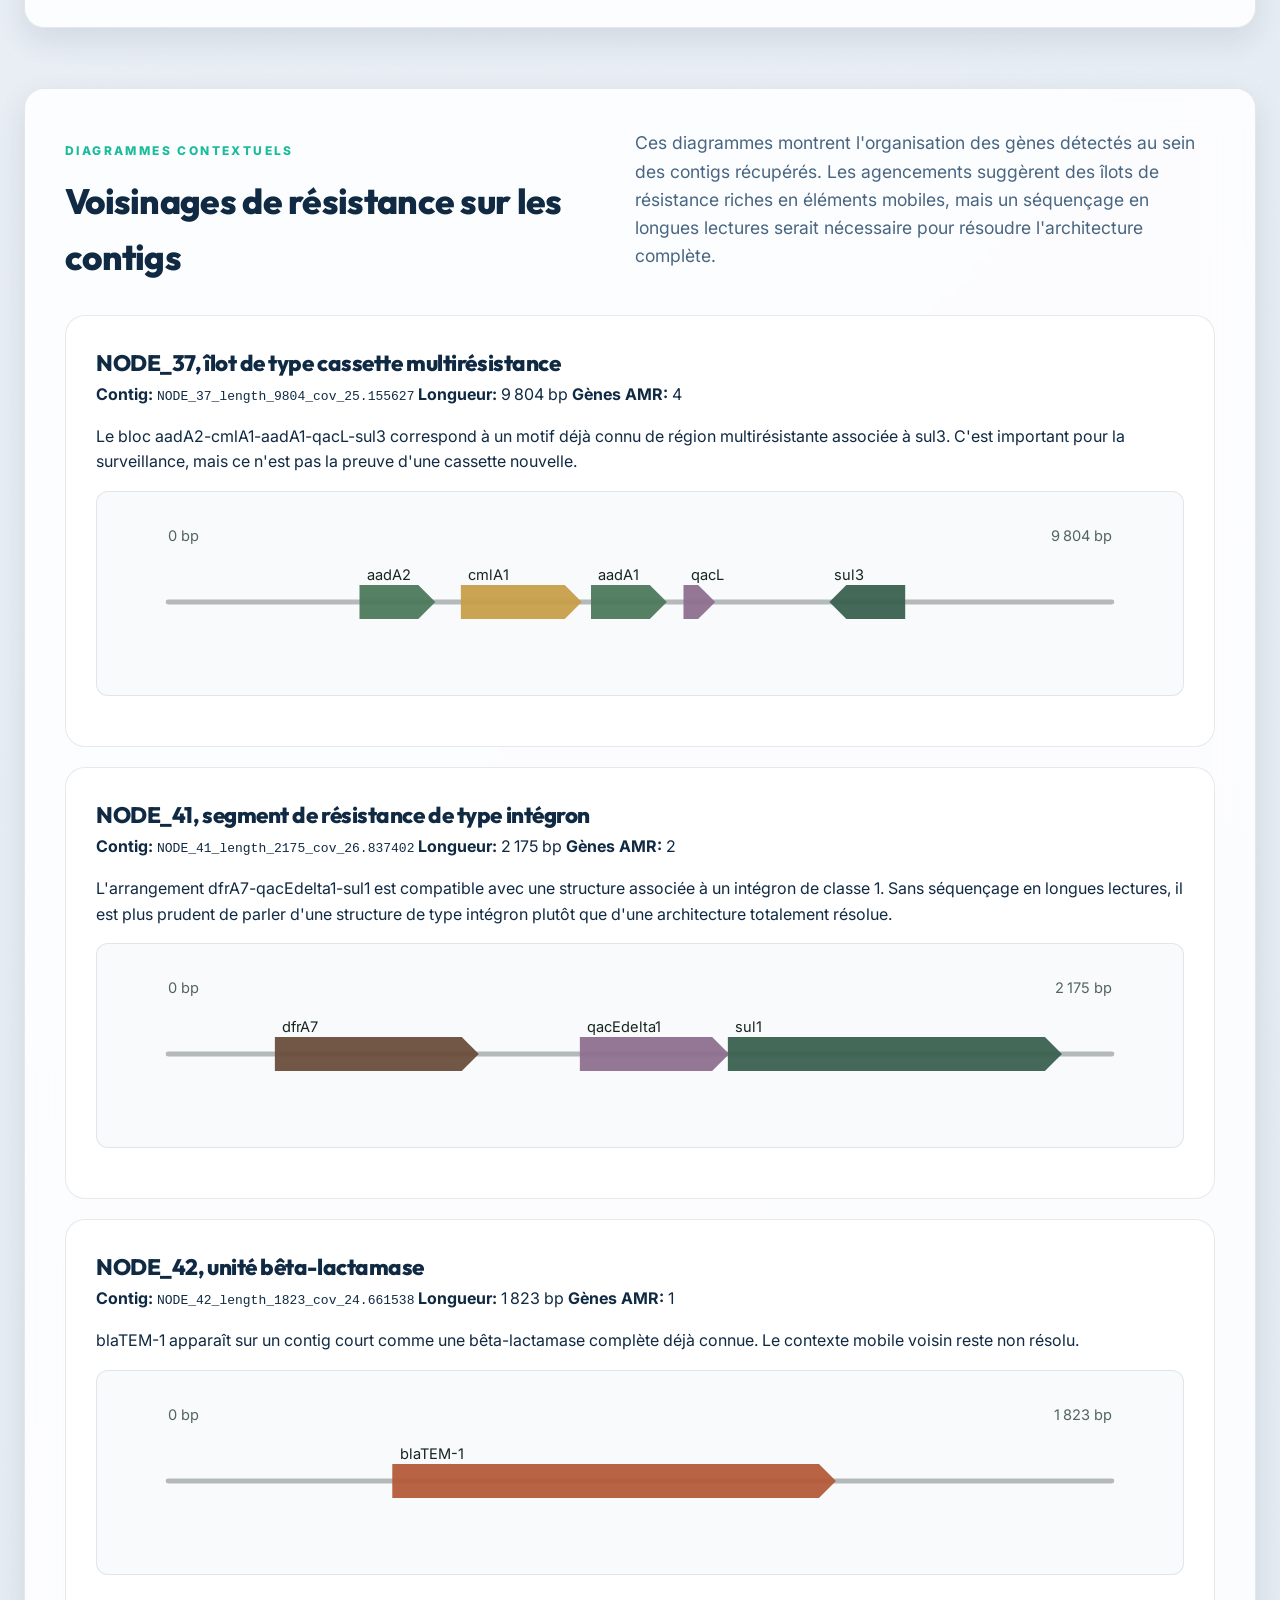
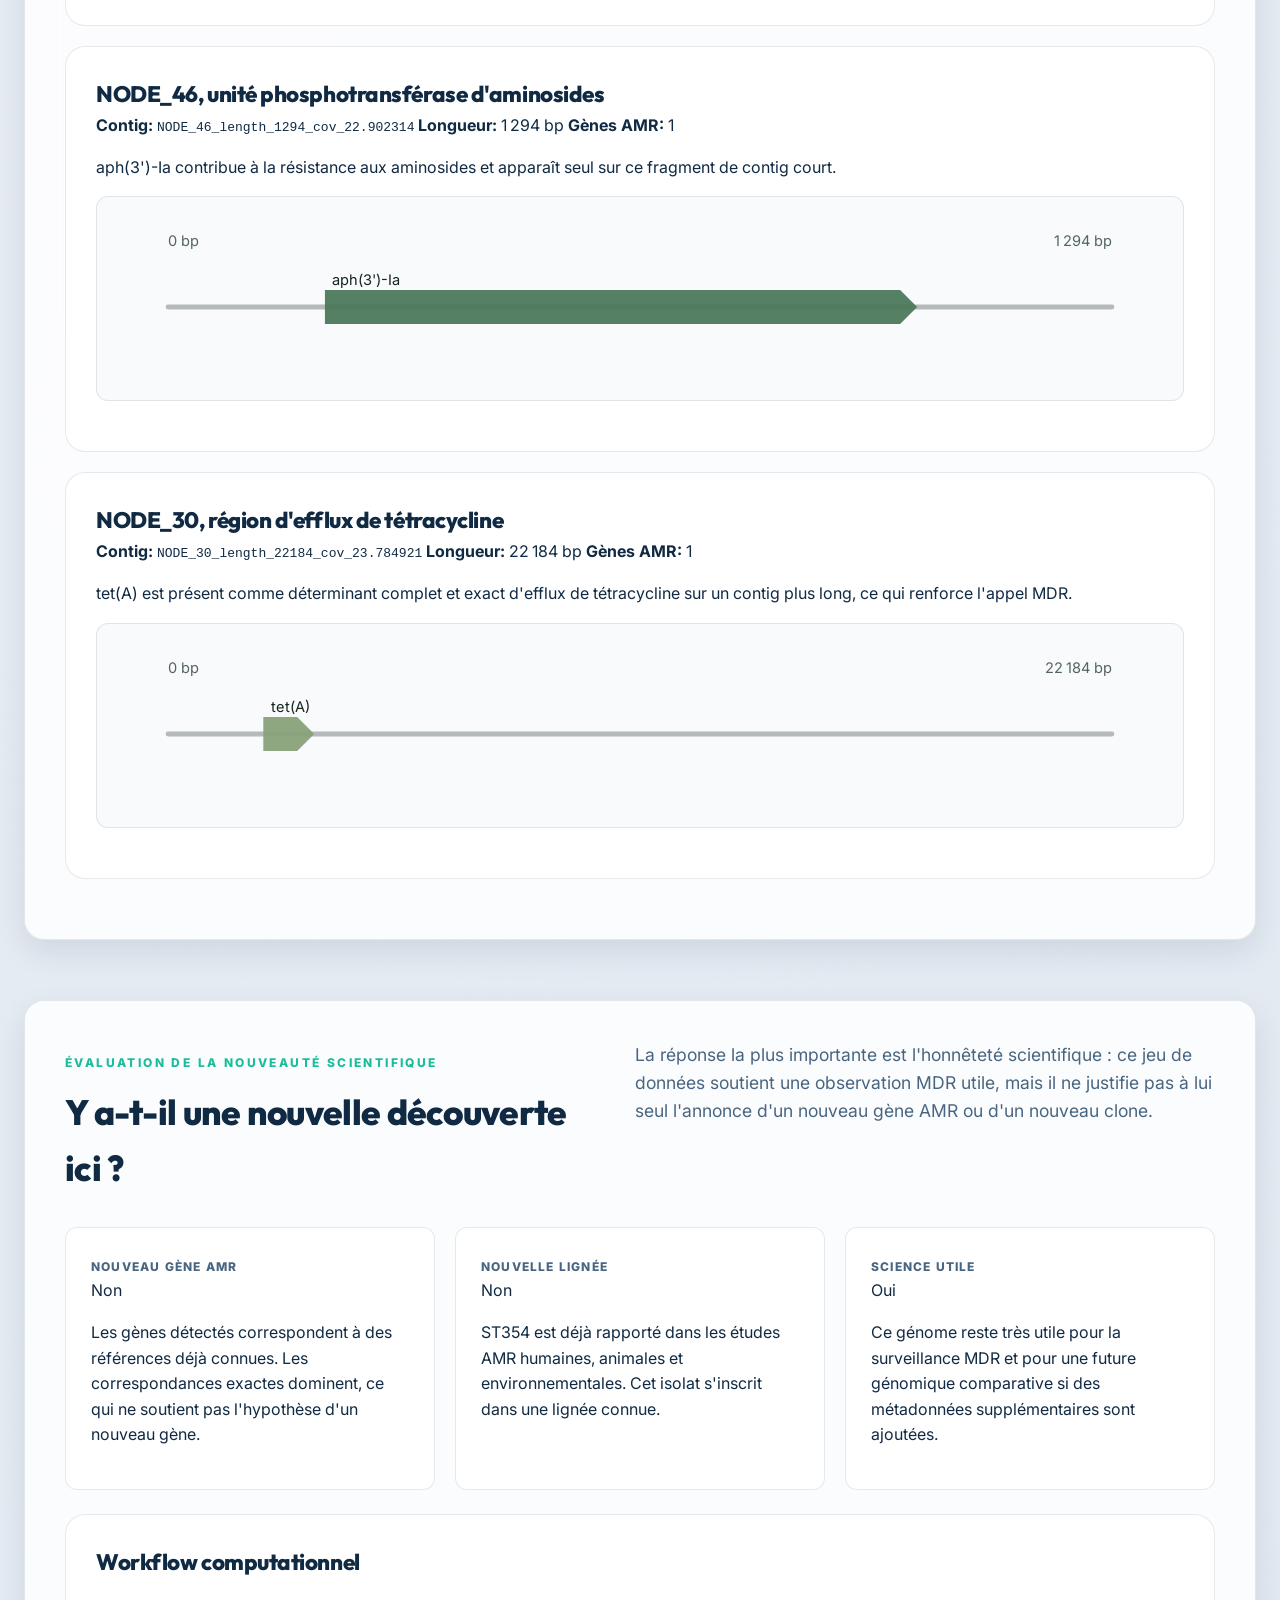
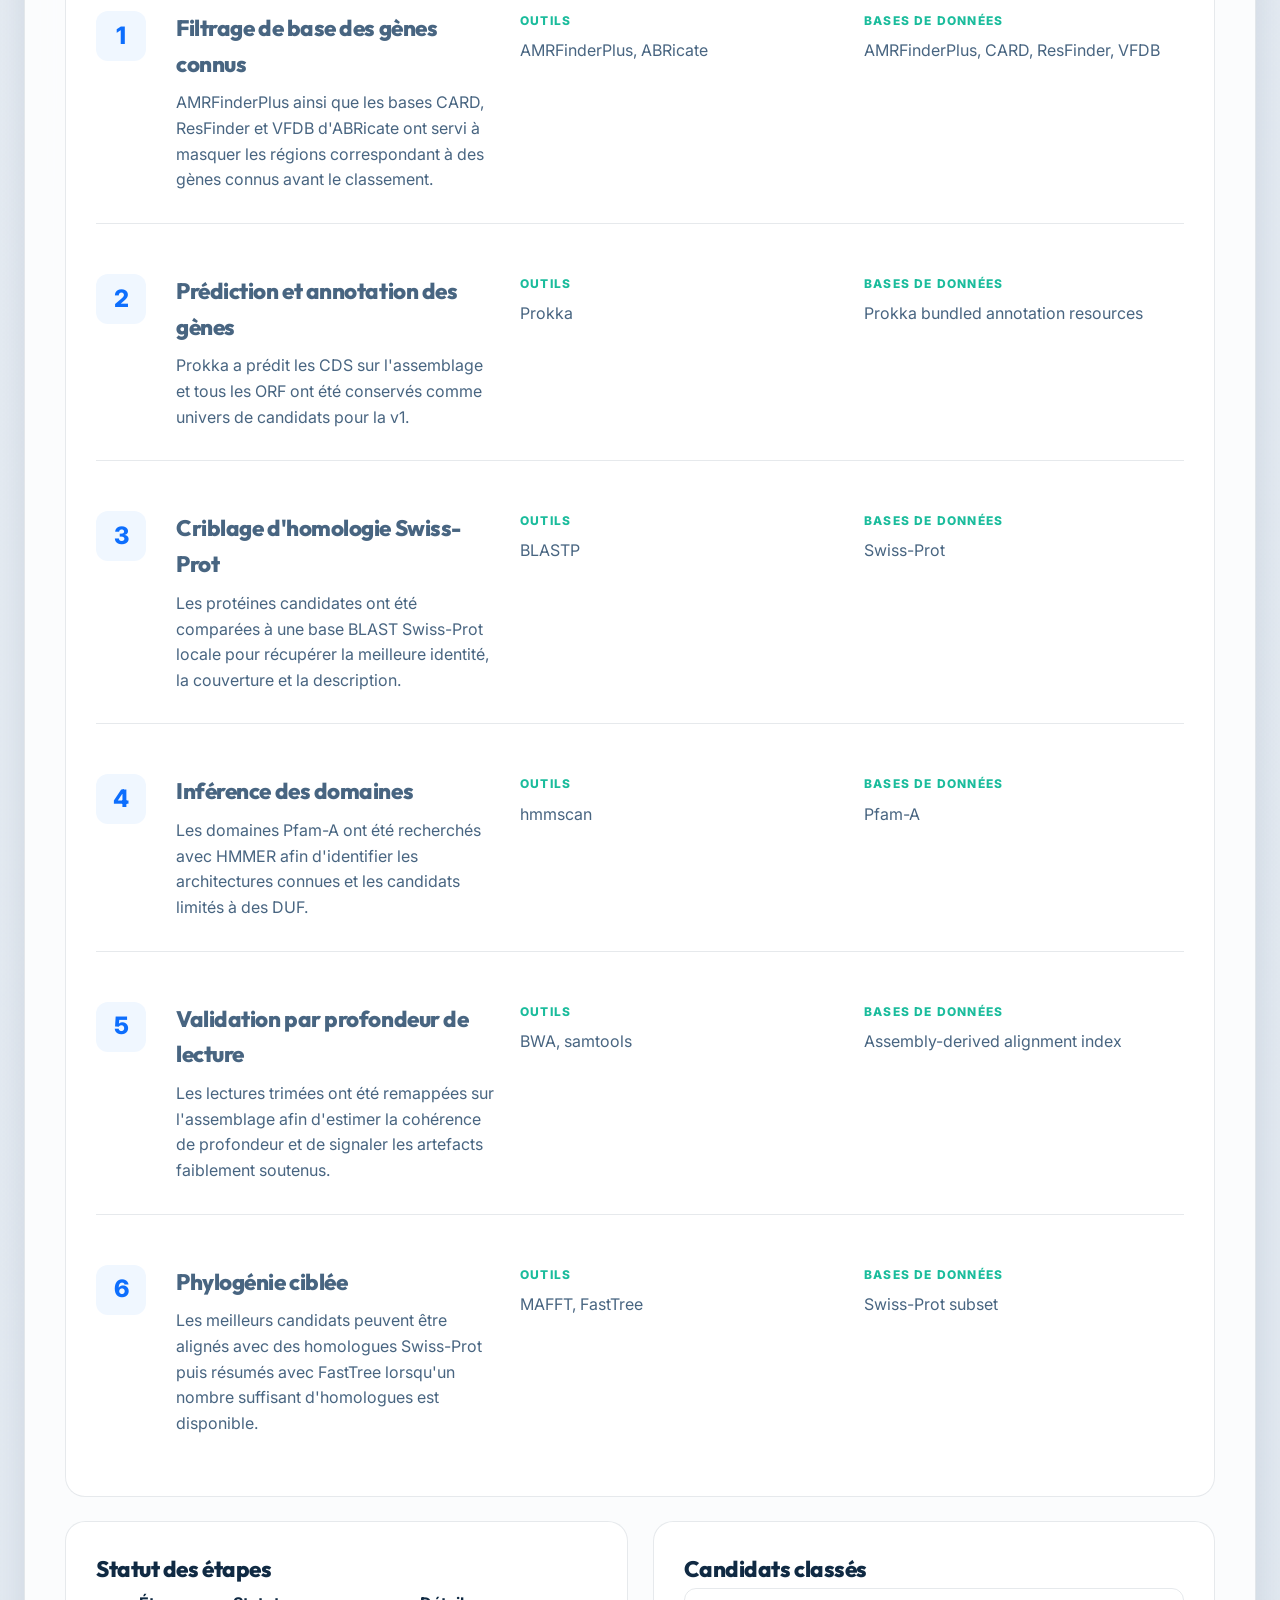
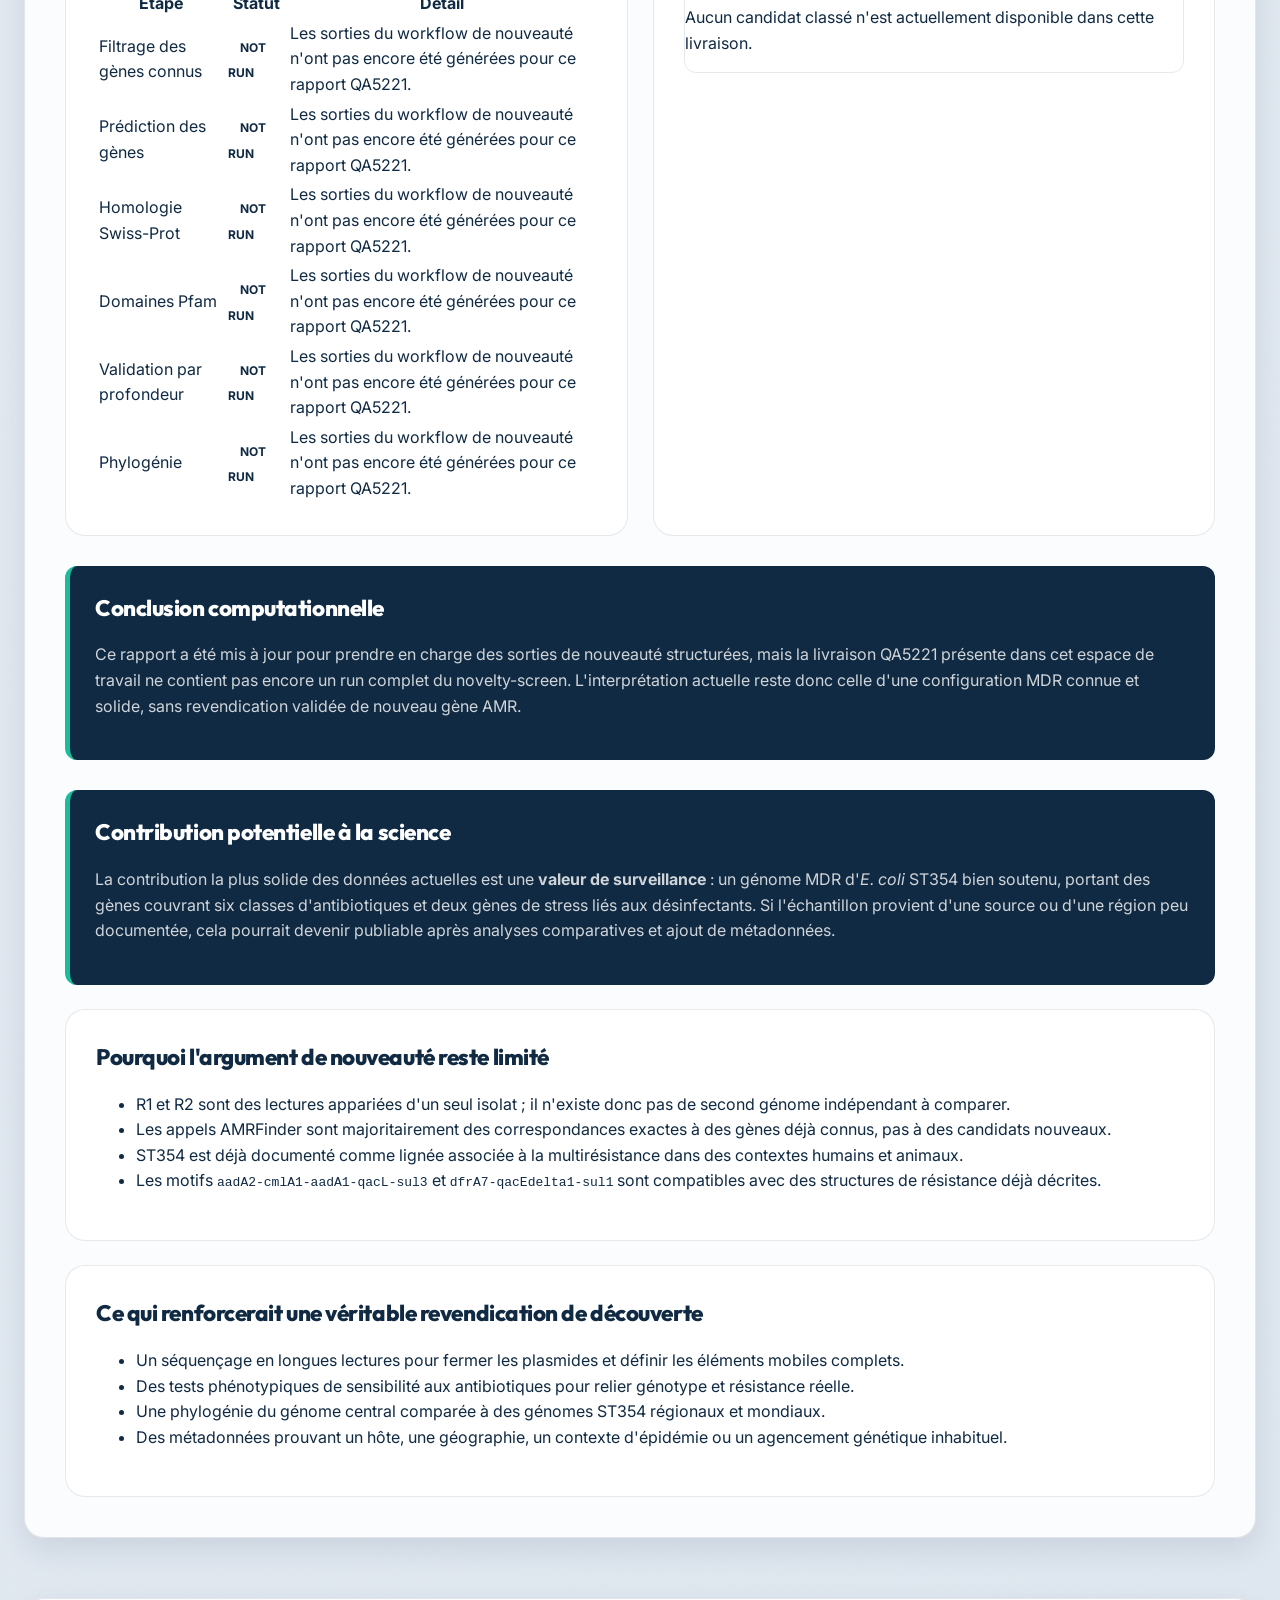
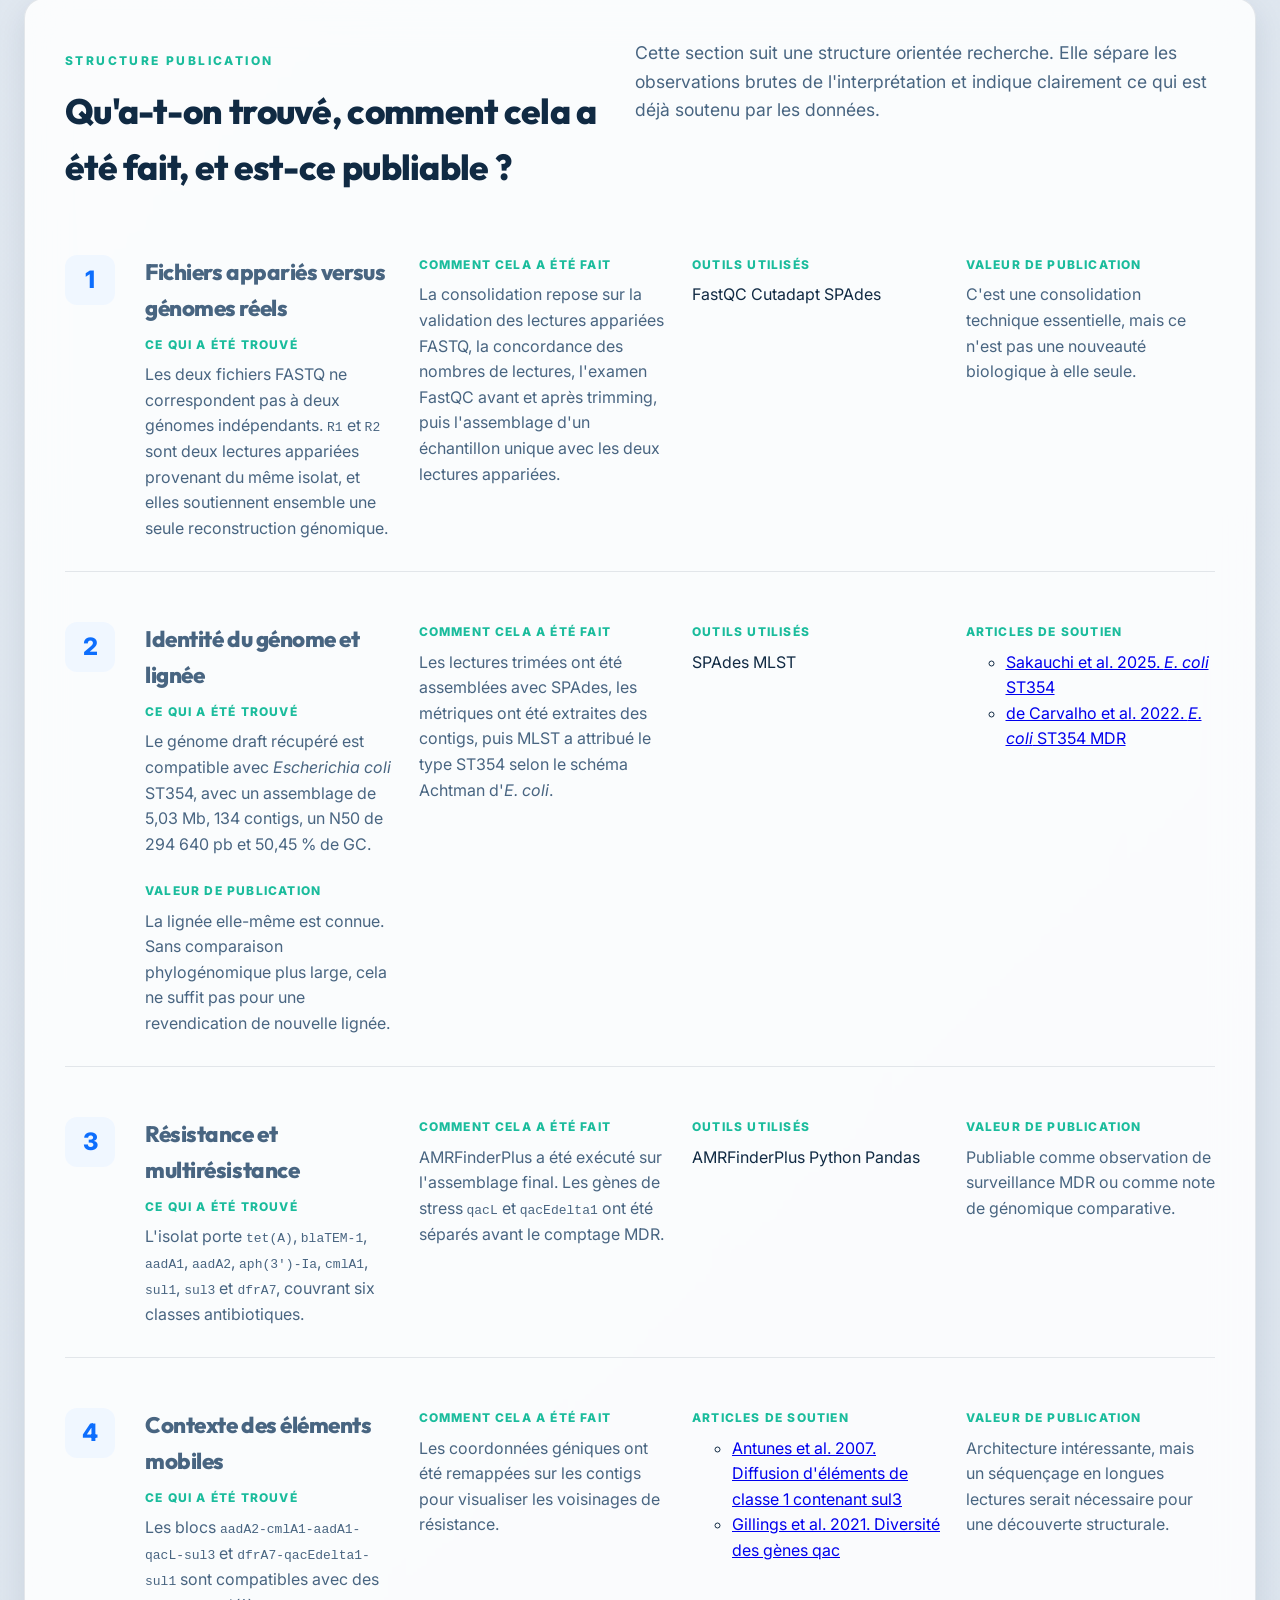
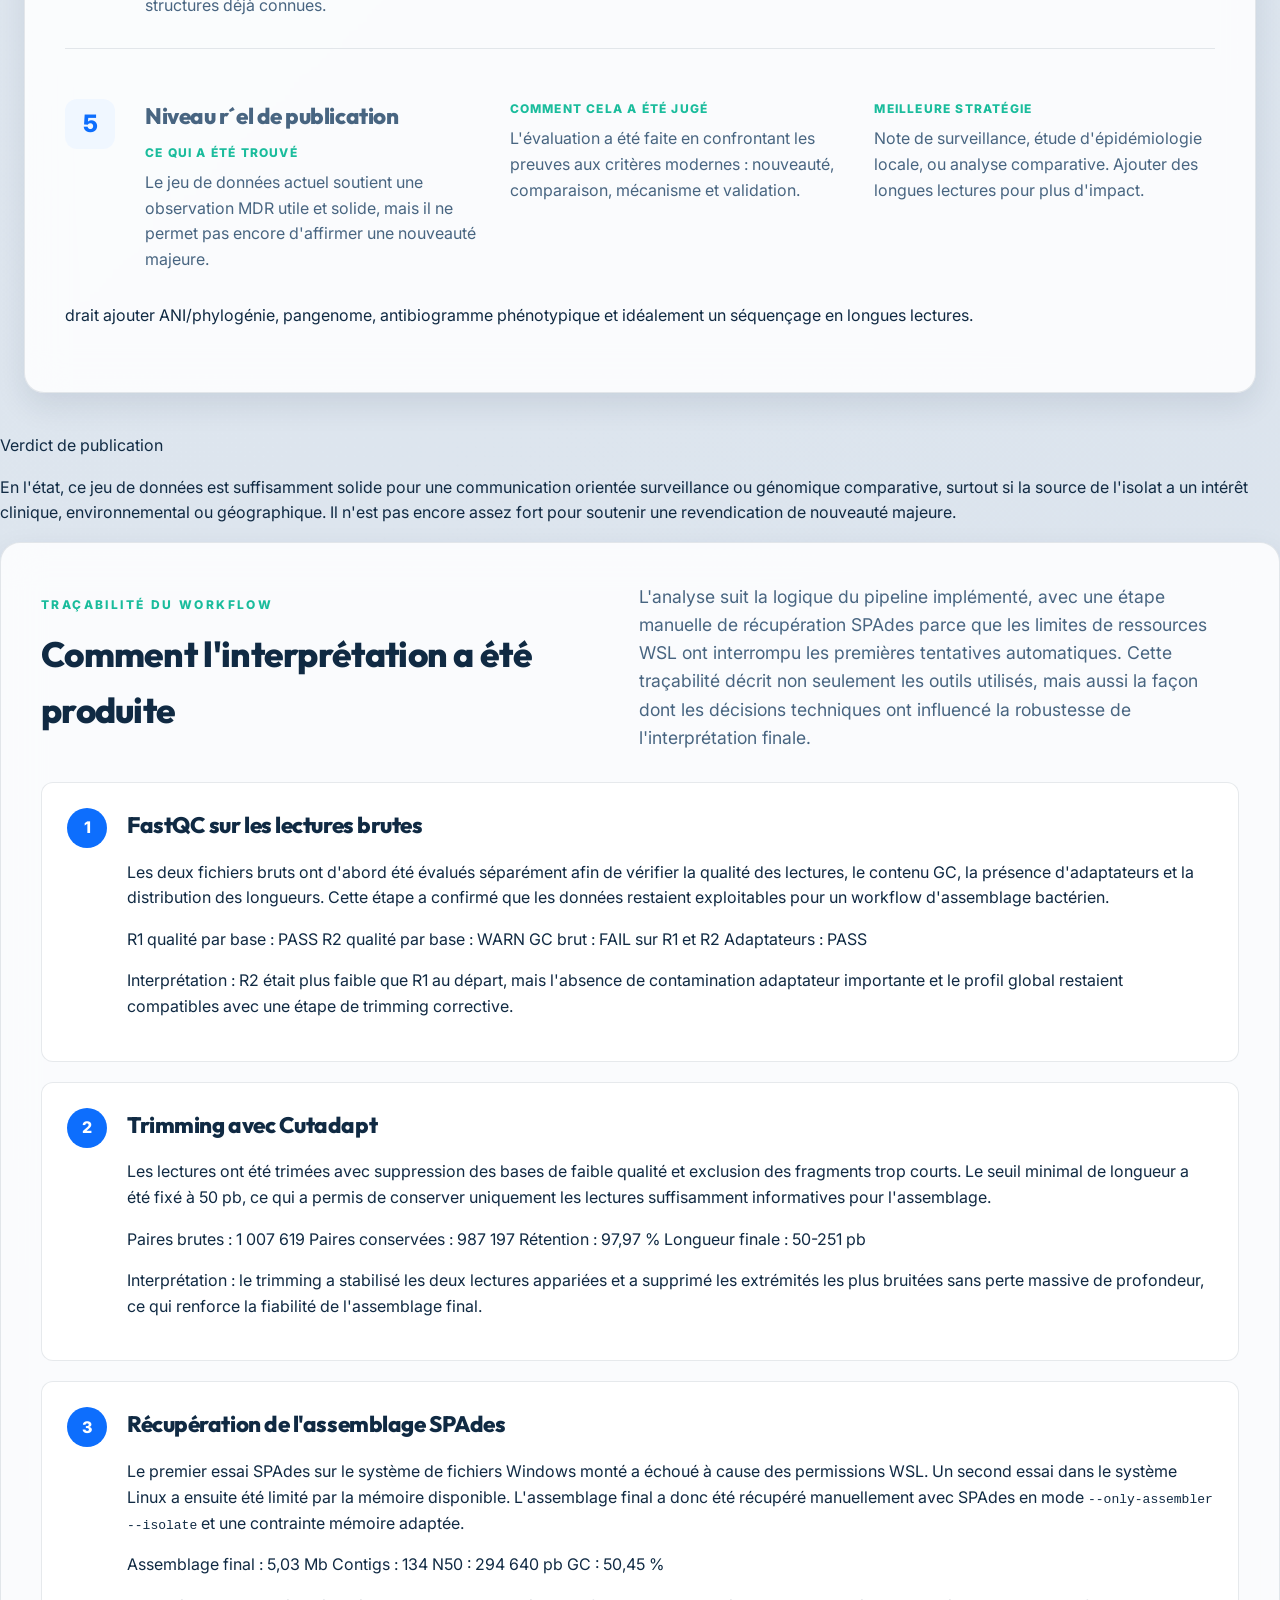
==== commit fbe12a60: "UI Modernization: Refactor Publication and Workflow to list-based layouts, refine CSS to remove boxy" ====
--- a/index.fr.html
+++ b/index.fr.html
@@ -4,6 +4,9 @@
   <meta charset="utf-8">
   <meta name="viewport" content="width=device-width, initial-scale=1">
   <title>QA5221 Atlas AMR</title>
+  <link rel="preconnect" href="https://fonts.googleapis.com">
+  <link rel="preconnect" href="https://fonts.gstatic.com" crossorigin>
+  <link href="https://fonts.googleapis.com/css2?family=Inter:wght@400;600;700;800&family=Outfit:wght@400;700;800&display=swap" rel="stylesheet">
   <link rel="stylesheet" href="styles.css">
 </head>
 <body>
@@ -318,189 +321,142 @@
           </div>
           <p class="panel-summary">
             Cette section suit une structure orientée recherche. Elle sépare les observations brutes de
-            l'interprétation et indique clairement ce qui est déjà soutenu par les données et ce qui
-            nécessiterait encore des analyses supplémentaires.
-          </p>
-        </div>
-        <div class="research-grid">
-          <article class="research-card">
-            <div class="research-card-head">
-              <span class="research-step">1</span>
-              <h3>Fichiers appari&eacute;s versus g&eacute;nomes r&eacute;els</h3>
-            </div>
-            <div class="research-block">
-              <span class="research-label">Ce qui a &eacute;t&eacute; trouv&eacute;</span>
-              <p>
-                Les deux fichiers FASTQ ne correspondent pas &agrave; deux g&eacute;nomes ind&eacute;pendants.
-                <code>R1</code> et <code>R2</code> sont deux lectures appari&eacute;es provenant du m&ecirc;me isolat, et elles soutiennent
-                ensemble une seule reconstruction g&eacute;nomique.
-              </p>
-            </div>
-            <div class="research-block">
-              <span class="research-label">Comment cela a &eacute;t&eacute; fait</span>
-              <p>
-                La consolidation repose sur la validation des lectures appari&eacute;es FASTQ, la concordance des nombres de lectures,
-                l'examen FastQC avant et apr&egrave;s trimming, puis l'assemblage d'un &eacute;chantillon unique avec les deux lectures appari&eacute;es.
-              </p>
-            </div>
-            <div class="research-block">
-              <span class="research-label">Outils utilis&eacute;s</span>
-              <div class="tool-pill-row">
-                <span class="tool-pill">FastQC</span>
-                <span class="tool-pill">Cutadapt</span>
-                <span class="tool-pill">SPAdes</span>
-              </div>
-            </div>
-            <div class="research-note">
-              <span class="research-label">Valeur de publication</span>
-              <p>
-                C'est une consolidation technique essentielle, mais ce n'est pas une nouveaut&eacute; biologique &agrave; elle seule.
-              </p>
-            </div>
-          </article>
-
-          <article class="research-card">
-            <div class="research-card-head">
-              <span class="research-step">2</span>
-              <h3>Identit&eacute; du g&eacute;nome et lign&eacute;e</h3>
-            </div>
-            <div class="research-block">
-              <span class="research-label">Ce qui a &eacute;t&eacute; trouv&eacute;</span>
-              <p>
-                Le g&eacute;nome draft r&eacute;cup&eacute;r&eacute; est compatible avec <em>Escherichia coli</em> ST354,
-                avec un assemblage de 5,03 Mb, 134 contigs, un N50 de 294&nbsp;640 pb et 50,45&nbsp;% de GC.
-              </p>
-            </div>
-            <div class="research-block">
-              <span class="research-label">Comment cela a &eacute;t&eacute; fait</span>
-              <p>
-                Les lectures trim&eacute;es ont &eacute;t&eacute; assembl&eacute;es avec SPAdes, les m&eacute;triques ont &eacute;t&eacute;
-                extraites des contigs, puis MLST a attribu&eacute; le type ST354 selon le sch&eacute;ma Achtman d'<em>E. coli</em>.
-              </p>
-            </div>
-            <div class="research-block">
-              <span class="research-label">Outils utilis&eacute;s</span>
-              <div class="tool-pill-row">
-                <span class="tool-pill">SPAdes</span>
-                <span class="tool-pill">MLST</span>
-              </div>
-            </div>
-            <div class="research-block">
-              <span class="research-label">Articles de soutien</span>
-              <ul class="paper-list">
-                <li><a href="https://pubmed.ncbi.nlm.nih.gov/40107766/">Sakauchi et al. 2025. <em>E. coli</em> ST354 producteur de CTX-M-14 chez les animaux de compagnie</a></li>
-                <li><a href="https://pmc.ncbi.nlm.nih.gov/articles/PMC9646818/">de Carvalho et al. 2022. <em>E. coli</em> ST354 MDR portant CTX-M-24 et KPC-2</a></li>
-              </ul>
-            </div>
-            <div class="research-note">
-              <span class="research-label">Valeur de publication</span>
-              <p>
-                La lign&eacute;e elle-m&ecirc;me est connue. Sans comparaison phylog&eacute;nomique plus large,
-                cela ne suffit pas pour une revendication de nouvelle lignée.
-              </p>
-            </div>
-          </article>
-
-          <article class="research-card">
-            <div class="research-card-head">
-              <span class="research-step">3</span>
-              <h3>R&eacute;sistance et multir&eacute;sistance</h3>
-            </div>
-            <div class="research-block">
-              <span class="research-label">Ce qui a &eacute;t&eacute; trouv&eacute;</span>
-              <p>
-                L'isolat porte <code>tet(A)</code>, <code>blaTEM-1</code>, <code>aadA1</code>, <code>aadA2</code>,
-                <code>aph(3')-Ia</code>, <code>cmlA1</code>, <code>sul1</code>, <code>sul3</code> et <code>dfrA7</code>,
-                couvrant six classes antibiotiques. Cela satisfait clairement la d&eacute;finition demand&eacute;e de MDR g&eacute;notypique.
-              </p>
-            </div>
-            <div class="research-block">
-              <span class="research-label">Comment cela a &eacute;t&eacute; fait</span>
-              <p>
-                AMRFinderPlus a &eacute;t&eacute; ex&eacute;cut&eacute; sur l'assemblage final. Les g&egrave;nes de stress
-                <code>qacL</code> et <code>qacEdelta1</code> ont &eacute;t&eacute; s&eacute;par&eacute;s des g&egrave;nes de
-                r&eacute;sistance antibiotique avant le comptage des classes pour la classification MDR.
-              </p>
-            </div>
-            <div class="research-block">
-              <span class="research-label">Outils utilis&eacute;s</span>
-              <div class="tool-pill-row">
-                <span class="tool-pill">AMRFinderPlus</span>
-                <span class="tool-pill">Python</span>
-                <span class="tool-pill">Pandas</span>
-              </div>
-            </div>
-            <div class="research-note">
-              <span class="research-label">Valeur de publication</span>
-              <p>
-                Ce r&eacute;sultat est publiable comme observation de surveillance MDR ou comme note de g&eacute;nomique comparative,
-                si la source de l'&eacute;chantillon et le contexte &eacute;pid&eacute;miologique sont informatifs.
-              </p>
-            </div>
-          </article>
-
-          <article class="research-card">
-            <div class="research-card-head">
-              <span class="research-step">4</span>
-              <h3>Contexte des &eacute;l&eacute;ments mobiles</h3>
-            </div>
-            <div class="research-block">
-              <span class="research-label">Ce qui a &eacute;t&eacute; trouv&eacute;</span>
-              <p>
-                Les blocs <code>aadA2-cmlA1-aadA1-qacL-sul3</code> et <code>dfrA7-qacEdelta1-sul1</code>
-                sont compatibles avec des structures de type int&eacute;gron ou cassette d&eacute;j&agrave; connues,
-                plut&ocirc;t qu'avec de nouveaux &eacute;l&eacute;ments mobiles.
-              </p>
-            </div>
-            <div class="research-block">
-              <span class="research-label">Comment cela a &eacute;t&eacute; fait</span>
-              <p>
-                Les coordonn&eacute;es g&eacute;niques issues d'AMRFinder ont &eacute;t&eacute; remapp&eacute;es sur les contigs
-                pour visualiser les voisinages de r&eacute;sistance et d&eacute;duire une architecture probable des cassettes.
-              </p>
-            </div>
-            <div class="research-block">
-              <span class="research-label">Articles de soutien</span>
-              <ul class="paper-list">
-                <li><a href="https://pmc.ncbi.nlm.nih.gov/articles/PMC1855504/">Antunes et al. 2007. Diffusion d'&eacute;l&eacute;ments de classe 1 contenant sul3</a></li>
-                <li><a href="https://pmc.ncbi.nlm.nih.gov/articles/PMC8448097/">Gillings et al. 2021. Diversit&eacute; des g&egrave;nes qac associ&eacute;s aux int&eacute;grons</a></li>
-                <li><a href="https://pubmed.ncbi.nlm.nih.gov/39955516/">Prevalence and characterization of class I integrons in MDR <em>E. coli</em>, 2025</a></li>
-              </ul>
-            </div>
-            <div class="research-note">
-              <span class="research-label">Valeur de publication</span>
-              <p>
-                L'architecture est int&eacute;ressante, mais un s&eacute;quen&ccedil;age en longues lectures serait n&eacute;cessaire
-                pour la publier comme d&eacute;couverte structurale robuste.
-              </p>
-            </div>
-          </article>
-
-          <article class="research-card">
-            <div class="research-card-head">
-              <span class="research-step">5</span>
-              <h3>Niveau r&eacute;el de publication</h3>
-            </div>
-            <div class="research-block">
-              <span class="research-label">Ce qui a &eacute;t&eacute; trouv&eacute;</span>
-              <p>
-                Le jeu de donn&eacute;es actuel soutient une observation MDR utile et solide, mais il ne permet pas
-                encore d'affirmer une nouvelle esp&egrave;ce, un nouveau g&egrave;ne AMR ou un nouveau m&eacute;canisme de r&eacute;sistance.
-              </p>
-            </div>
-            <div class="research-block">
-              <span class="research-label">Comment cela a &eacute;t&eacute; jug&eacute;</span>
-              <p>
-                L'&eacute;valuation de publiabilit&eacute; a &eacute;t&eacute; faite en confrontant les preuves actuelles
-                aux crit&egrave;res modernes de la g&eacute;nomique bact&eacute;rienne : nouveaut&eacute;, comparaison,
-                m&eacute;canisme, impact et validation ph&eacute;notypique.
-              </p>
-            </div>
-            <div class="research-note">
-              <span class="research-label">Meilleure strat&eacute;gie</span>
-              <p>
-                Le meilleur angle de publication aujourd'hui est une note de surveillance, une &eacute;tude d'&eacute;pid&eacute;miologie locale,
-                ou une analyse comparative. Pour viser plus haut, il faudrait ajouter ANI/phylog&eacute;nie, pangenome,
+            l'interprétation et indique clairement ce qui est déjà soutenu par les données.
+          </p>
+        </div>
+        <ul class="modern-list">
+          <li class="modern-list-item">
+            <div class="modern-list-icon">1</div>
+            <div class="modern-list-content">
+              <div class="modern-list-block">
+                <h3 class="modern-list-text">Fichiers appari&eacute;s versus g&eacute;nomes r&eacute;els</h3>
+                <span class="modern-list-label">Ce qui a &eacute;t&eacute; trouv&eacute;</span>
+                <p class="modern-list-text">Les deux fichiers FASTQ ne correspondent pas &agrave; deux g&eacute;nomes ind&eacute;pendants. <code>R1</code> et <code>R2</code> sont deux lectures appari&eacute;es provenant du m&ecirc;me isolat, et elles soutiennent ensemble une seule reconstruction g&eacute;nomique.</p>
+              </div>
+              <div class="modern-list-block">
+                <span class="modern-list-label">Comment cela a &eacute;t&eacute; fait</span>
+                <p class="modern-list-text">La consolidation repose sur la validation des lectures appari&eacute;es FASTQ, la concordance des nombres de lectures, l'examen FastQC avant et apr&egrave;s trimming, puis l'assemblage d'un &eacute;chantillon unique avec les deux lectures appari&eacute;es.</p>
+              </div>
+              <div class="modern-list-block">
+                <span class="modern-list-label">Outils utilis&eacute;s</span>
+                <div class="tool-pill-row">
+                  <span class="tool-pill">FastQC</span>
+                  <span class="tool-pill">Cutadapt</span>
+                  <span class="tool-pill">SPAdes</span>
+                </div>
+              </div>
+              <div class="modern-list-block">
+                <span class="modern-list-label">Valeur de publication</span>
+                <p class="modern-list-text">C'est une consolidation technique essentielle, mais ce n'est pas une nouveaut&eacute; biologique &agrave; elle seule.</p>
+              </div>
+            </div>
+          </li>
+
+          <li class="modern-list-item">
+            <div class="modern-list-icon">2</div>
+            <div class="modern-list-content">
+              <div class="modern-list-block">
+                <h3 class="modern-list-text">Identit&eacute; du g&eacute;nome et lign&eacute;e</h3>
+                <span class="modern-list-label">Ce qui a &eacute;t&eacute; trouv&eacute;</span>
+                <p class="modern-list-text">Le g&eacute;nome draft r&eacute;cup&eacute;r&eacute; est compatible avec <em>Escherichia coli</em> ST354, avec un assemblage de 5,03 Mb, 134 contigs, un N50 de 294&nbsp;640 pb et 50,45&nbsp;% de GC.</p>
+              </div>
+              <div class="modern-list-block">
+                <span class="modern-list-label">Comment cela a &eacute;t&eacute; fait</span>
+                <p class="modern-list-text">Les lectures trim&eacute;es ont &eacute;t&eacute; assembl&eacute;es avec SPAdes, les m&eacute;triques ont &eacute;t&eacute; extraites des contigs, puis MLST a attribu&eacute; le type ST354 selon le sch&eacute;ma Achtman d'<em>E. coli</em>.</p>
+              </div>
+              <div class="modern-list-block">
+                <span class="modern-list-label">Outils utilis&eacute;s</span>
+                <div class="tool-pill-row">
+                  <span class="tool-pill">SPAdes</span>
+                  <span class="tool-pill">MLST</span>
+                </div>
+              </div>
+              <div class="modern-list-block">
+                <span class="modern-list-label">Articles de soutien</span>
+                <ul class="paper-list">
+                  <li><a href="https://pubmed.ncbi.nlm.nih.gov/40107766/">Sakauchi et al. 2025. <em>E. coli</em> ST354</a></li>
+                  <li><a href="https://pmc.ncbi.nlm.nih.gov/articles/PMC9646818/">de Carvalho et al. 2022. <em>E. coli</em> ST354 MDR</a></li>
+                </ul>
+              </div>
+              <div class="modern-list-block">
+                <span class="modern-list-label">Valeur de publication</span>
+                <p class="modern-list-text">La lign&eacute;e elle-m&ecirc;me est connue. Sans comparaison phylog&eacute;nomique plus large, cela ne suffit pas pour une revendication de nouvelle lignée.</p>
+              </div>
+            </div>
+          </li>
+
+          <li class="modern-list-item">
+            <div class="modern-list-icon">3</div>
+            <div class="modern-list-content">
+              <div class="modern-list-block">
+                <h3 class="modern-list-text">R&eacute;sistance et multir&eacute;sistance</h3>
+                <span class="modern-list-label">Ce qui a &eacute;t&eacute; trouv&eacute;</span>
+                <p class="modern-list-text">L'isolat porte <code>tet(A)</code>, <code>blaTEM-1</code>, <code>aadA1</code>, <code>aadA2</code>, <code>aph(3')-Ia</code>, <code>cmlA1</code>, <code>sul1</code>, <code>sul3</code> et <code>dfrA7</code>, couvrant six classes antibiotiques.</p>
+              </div>
+              <div class="modern-list-block">
+                <span class="modern-list-label">Comment cela a &eacute;t&eacute; fait</span>
+                <p class="modern-list-text">AMRFinderPlus a &eacute;t&eacute; ex&eacute;cut&eacute; sur l'assemblage final. Les g&egrave;nes de stress <code>qacL</code> et <code>qacEdelta1</code> ont &eacute;t&eacute; s&eacute;par&eacute;s avant le comptage MDR.</p>
+              </div>
+              <div class="modern-list-block">
+                <span class="modern-list-label">Outils utilis&eacute;s</span>
+                <div class="tool-pill-row">
+                  <span class="tool-pill">AMRFinderPlus</span>
+                  <span class="tool-pill">Python</span>
+                  <span class="tool-pill">Pandas</span>
+                </div>
+              </div>
+              <div class="modern-list-block">
+                <span class="modern-list-label">Valeur de publication</span>
+                <p class="modern-list-text">Publiable comme observation de surveillance MDR ou comme note de g&eacute;nomique comparative.</p>
+              </div>
+            </div>
+          </li>
+
+          <li class="modern-list-item">
+            <div class="modern-list-icon">4</div>
+            <div class="modern-list-content">
+              <div class="modern-list-block">
+                <h3 class="modern-list-text">Contexte des &eacute;l&eacute;ments mobiles</h3>
+                <span class="modern-list-label">Ce qui a &eacute;t&eacute; trouv&eacute;</span>
+                <p class="modern-list-text">Les blocs <code>aadA2-cmlA1-aadA1-qacL-sul3</code> et <code>dfrA7-qacEdelta1-sul1</code> sont compatibles avec des structures d&eacute;j&agrave; connues.</p>
+              </div>
+              <div class="modern-list-block">
+                <span class="modern-list-label">Comment cela a &eacute;t&eacute; fait</span>
+                <p class="modern-list-text">Les coordonn&eacute;es g&eacute;niques ont &eacute;t&eacute; remapp&eacute;es sur les contigs pour visualiser les voisinages de r&eacute;sistance.</p>
+              </div>
+              <div class="modern-list-block">
+                <span class="modern-list-label">Articles de soutien</span>
+                <ul class="paper-list">
+                  <li><a href="https://pmc.ncbi.nlm.nih.gov/articles/PMC1855504/">Antunes et al. 2007. Diffusion d'&eacute;l&eacute;ments de classe 1 contenant sul3</a></li>
+                  <li><a href="https://pmc.ncbi.nlm.nih.gov/articles/PMC8448097/">Gillings et al. 2021. Diversit&eacute; des g&egrave;nes qac</a></li>
+                </ul>
+              </div>
+              <div class="modern-list-block">
+                <span class="modern-list-label">Valeur de publication</span>
+                <p class="modern-list-text">Architecture int&eacute;ressante, mais un s&eacute;quen&ccedil;age en longues lectures serait n&eacute;cessaire pour une d&eacute;couverte structurale.</p>
+              </div>
+            </div>
+          </li>
+
+          <li class="modern-list-item">
+            <div class="modern-list-icon">5</div>
+            <div class="modern-list-content">
+              <div class="modern-list-block">
+                <h3 class="modern-list-text">Niveau r&acute;el de publication</h3>
+                <span class="modern-list-label">Ce qui a &eacute;t&eacute; trouv&eacute;</span>
+                <p class="modern-list-text">Le jeu de donn&eacute;es actuel soutient une observation MDR utile et solide, mais il ne permet pas encore d'affirmer une nouveaut&eacute; majeure.</p>
+              </div>
+              <div class="modern-list-block">
+                <span class="modern-list-label">Comment cela a &eacute;t&eacute; jug&eacute;</span>
+                <p class="modern-list-text">L'&eacute;valuation a &eacute;t&eacute; faite en confrontant les preuves aux crit&egrave;res modernes : nouveaut&eacute;, comparaison, m&eacute;canisme et validation.</p>
+              </div>
+              <div class="modern-list-block">
+                <span class="modern-list-label">Meilleure strat&eacute;gie</span>
+                <p class="modern-list-text">Note de surveillance, &eacute;tude d'&eacute;pid&eacute;miologie locale, ou analyse comparative. Ajouter des longues lectures pour plus d'impact.</p>
+              </div>
+            </div>
+          </li>
+        </ul>drait ajouter ANI/phylog&eacute;nie, pangenome,
                 antibiogramme ph&eacute;notypique et id&eacute;alement un s&eacute;quen&ccedil;age en longues lectures.
               </p>
             </div>
--- a/styles.css
+++ b/styles.css
@@ -1,24 +1,23 @@
 :root {
-  --bg: #f4efe5;
-  --bg-deep: #0f241d;
-  --ink: #17251f;
-  --muted: #53655c;
-  --moss: #234535;
-  --fern: #4d7a5c;
-  --sage: #92b39b;
-  --clay: #b55b3a;
-  --gold: #c89f4a;
-  --cream: #fbf7f0;
-  --panel: rgba(251, 247, 240, 0.9);
-  --panel-strong: rgba(255, 252, 248, 0.96);
-  --line: rgba(25, 48, 38, 0.12);
-  --shadow: 0 20px 60px rgba(15, 36, 29, 0.14);
-  --radius: 24px;
-  --radius-soft: 18px;
-  --status-pass: #2f7d4b;
-  --status-warn: #c9892a;
-  --status-fail: #c84d44;
-  --status-na: #7a8b83;
+  --bg: #f0f4f8;
+  --bg-gradient: linear-gradient(135deg, #f0f4f8 0%, #d9e2ec 100%);
+  --primary: #0d6efd; /* Lab Blue */
+  --primary-deep: #003e9a;
+  --bio-green: #2ecc71; /* Cell Green */
+  --bio-teal: #1abc9c;
+  --dna-orange: #e67e22; /* Helix Orange */
+  --text-dark: #102a43;
+  --text-soft: #486581;
+  --panel-bg: rgba(255, 255, 255, 0.85);
+  --panel-border: rgba(16, 42, 67, 0.1);
+  --shadow: 0 12px 30px rgba(16, 42, 67, 0.1);
+  --radius: 20px;
+  --radius-sm: 12px;
+  
+  /* Status Colors */
+  --pass: #27ae60;
+  --warn: #f1c40f;
+  --fail: #e74c3c;
 }
 
 * {
@@ -31,12 +30,11 @@
 
 body {
   margin: 0;
-  color: var(--ink);
-  font-family: "Trebuchet MS", "Lucida Sans Unicode", "Lucida Grande", sans-serif;
-  background:
-    radial-gradient(circle at top left, rgba(200, 159, 74, 0.18), transparent 30%),
-    radial-gradient(circle at right 20%, rgba(77, 122, 92, 0.16), transparent 28%),
-    linear-gradient(180deg, #f7f2e8 0%, #efe7d8 100%);
+  color: var(--text-dark);
+  font-family: 'Inter', -apple-system, BlinkMacSystemFont, "Segoe UI", Roboto, sans-serif;
+  background: var(--bg-gradient);
+  min-height: 100vh;
+  line-height: 1.6;
 }
 
 body::before {
@@ -44,18 +42,16 @@
   position: fixed;
   inset: 0;
   pointer-events: none;
-  background-image:
-    linear-gradient(rgba(255, 255, 255, 0.14) 1px, transparent 1px),
-    linear-gradient(90deg, rgba(255, 255, 255, 0.12) 1px, transparent 1px);
-  background-size: 48px 48px;
-  mask-image: radial-gradient(circle at center, black 45%, transparent 88%);
-  opacity: 0.45;
+  background-image: 
+    radial-gradient(circle at 20% 20%, rgba(26, 188, 156, 0.05) 0%, transparent 40%),
+    radial-gradient(circle at 80% 80%, rgba(230, 126, 34, 0.05) 0%, transparent 40%);
+  z-index: -2;
 }
 
 .page-shell {
-  max-width: 1280px;
+  max-width: 1300px;
   margin: 0 auto;
-  padding: 28px 20px 64px;
+  padding: 40px 24px;
   position: relative;
 }
 
@@ -63,290 +59,266 @@
   display: flex;
   justify-content: space-between;
   align-items: center;
-  gap: 16px;
-  margin-bottom: 16px;
-}
-
-.topbar-group {
-  display: flex;
-  flex-wrap: wrap;
-  gap: 10px;
+  margin-bottom: 30px;
+  padding: 12px 20px;
+  background: var(--panel-bg);
+  backdrop-filter: blur(10px);
+  border-radius: 100px;
+  border: 1px solid var(--panel-border);
+  box-shadow: var(--shadow);
 }
 
 .topbar-chip {
-  display: inline-flex;
-  align-items: center;
-  padding: 8px 12px;
-  border-radius: 999px;
-  background: rgba(255, 255, 255, 0.62);
-  border: 1px solid rgba(15, 36, 29, 0.1);
-  color: var(--moss);
-  font-size: 0.84rem;
-  font-weight: 700;
+  padding: 6px 14px;
+  background: rgba(13, 110, 253, 0.1);
+  color: var(--primary);
+  border-radius: 50px;
+  font-weight: 600;
+  font-size: 0.85rem;
 }
 
 .language-switch {
-  display: inline-flex;
-  padding: 4px;
-  border-radius: 999px;
-  background: rgba(255, 255, 255, 0.64);
-  border: 1px solid rgba(15, 36, 29, 0.1);
+  display: flex;
+  gap: 8px;
 }
 
 .language-link {
-  padding: 8px 12px;
-  border-radius: 999px;
-  color: var(--moss);
+  padding: 6px 12px;
+  border-radius: 50px;
   text-decoration: none;
-  font-weight: 800;
+  color: var(--text-soft);
+  font-weight: 600;
   font-size: 0.85rem;
+  transition: all 0.2s ease;
 }
 
 .language-link.active {
-  background: linear-gradient(135deg, var(--moss), #305744);
+  background: var(--primary);
   color: white;
 }
 
 .hero {
   display: grid;
-  grid-template-columns: 1.35fr 0.95fr;
-  gap: 28px;
-  padding: 42px;
-  background:
-    linear-gradient(135deg, rgba(255, 250, 242, 0.92), rgba(241, 232, 214, 0.9)),
-    radial-gradient(circle at right bottom, rgba(181, 91, 58, 0.12), transparent 35%);
-  border: 1px solid rgba(15, 36, 29, 0.08);
-  border-radius: 32px;
+  grid-template-columns: 1.2fr 1fr;
+  gap: 50px;
+  padding: 60px;
+  background: var(--panel-bg);
+  backdrop-filter: blur(20px);
+  border-radius: var(--radius);
+  border: 1px solid var(--panel-border);
   box-shadow: var(--shadow);
-  overflow: hidden;
+  margin-bottom: 40px;
   position: relative;
-}
-
+  overflow: visible; /* Changed from hidden to prevent cut-offs */
+}
+
+/* Fix Hero Overlap */
 .hero::after {
   content: "";
   position: absolute;
-  right: -80px;
-  top: -60px;
-  width: 260px;
-  height: 260px;
-  border-radius: 50%;
-  background:
-    radial-gradient(circle at 35% 35%, rgba(255, 255, 255, 0.84), rgba(146, 179, 155, 0.36) 55%, rgba(35, 69, 53, 0.08) 75%, transparent 76%);
+  top: -40px;
+  right: -40px;
+  width: 200px;
+  height: 200px;
+  background: radial-gradient(circle, rgba(26, 188, 156, 0.2) 0%, transparent 70%);
+  z-index: -1; /* Move to back */
+  filter: blur(30px);
 }
 
 .eyebrow {
-  margin: 0 0 8px;
+  display: inline-block;
+  margin-bottom: 12px;
   text-transform: uppercase;
-  letter-spacing: 0.16em;
-  color: var(--fern);
-  font-size: 0.72rem;
+  letter-spacing: 0.2em;
+  color: var(--bio-teal);
+  font-size: 0.75rem;
+  font-weight: 800;
+}
+
+h1, h2, h3, h4 {
+  font-family: 'Outfit', sans-serif;
+  margin: 0;
+  font-weight: 800;
+  letter-spacing: -0.02em;
+}
+
+h1 {
+  font-size: clamp(3rem, 5vw, 4.5rem);
+  line-height: 1.1;
+  color: var(--text-dark);
+  margin-bottom: 20px;
+}
+
+h2 {
+  font-size: 2.2rem;
+  color: var(--text-dark);
+}
+
+h3 {
+  font-size: 1.4rem;
+  color: var(--text-dark);
+}
+
+.hero-lead {
+  font-size: 1.15rem;
+  color: var(--text-soft);
+  max-width: 600px;
+  margin-bottom: 30px;
+}
+
+.hero-actions {
+  display: flex;
+  gap: 16px;
+}
+
+.button {
+  padding: 12px 24px;
+  border-radius: 50px;
   font-weight: 700;
-}
-
-h1,
-h2,
-h3,
-h4 {
-  font-family: "Iowan Old Style", "Palatino Linotype", "Book Antiqua", serif;
-  margin: 0;
-}
-
-h1 {
-  font-size: clamp(2.6rem, 4vw, 4.5rem);
-  line-height: 0.95;
-  max-width: 9ch;
-}
-
-h2 {
-  font-size: clamp(1.6rem, 2.1vw, 2.35rem);
-}
-
-h3 {
-  font-size: 1.2rem;
-}
-
-.hero-lead,
-.panel-summary,
-.specimen-card p,
-.callout p,
-.timeline-item p,
-.figure-note,
-.truth-list,
-.references,
-.lineage-card p {
-  color: var(--muted);
-  line-height: 1.68;
-}
-
-.hero-badges {
-  display: flex;
-  flex-wrap: wrap;
-  gap: 10px;
-  margin: 22px 0 26px;
-}
-
-.badge {
-  display: inline-flex;
-  align-items: center;
-  gap: 8px;
-  padding: 10px 14px;
-  border-radius: 999px;
-  background: rgba(35, 69, 53, 0.08);
-  border: 1px solid rgba(35, 69, 53, 0.08);
-  font-size: 0.92rem;
-  font-weight: 700;
-}
-
-.badge .dot {
-  width: 9px;
-  height: 9px;
-  border-radius: 50%;
-  background: var(--gold);
-}
-
-.hero-actions,
-.inline-links {
-  display: flex;
-  flex-wrap: wrap;
-  gap: 12px;
-}
-
-.button {
+  text-decoration: none;
+  font-size: 0.95rem;
+  transition: all 0.3s cubic-bezier(0.4, 0, 0.2, 1);
   display: inline-flex;
   align-items: center;
   justify-content: center;
-  padding: 12px 18px;
-  border-radius: 999px;
-  text-decoration: none;
-  color: var(--bg-deep);
-  border: 1px solid rgba(15, 36, 29, 0.12);
-  background: rgba(255, 255, 255, 0.58);
-  font-weight: 700;
-  transition: transform 180ms ease, background 180ms ease;
-}
-
-.button:hover,
-.section-nav a:hover,
-.inline-links a:hover,
-.references a:hover {
-  transform: translateY(-2px);
+  border: 1px solid var(--panel-border);
+  background: white;
+  color: var(--text-dark);
+}
+
+.button:hover {
+  transform: translateY(-3px);
+  box-shadow: 0 10px 20px rgba(0, 0, 0, 0.05);
 }
 
 .button-primary {
-  background: linear-gradient(135deg, var(--moss), #305744);
+  background: var(--primary);
   color: white;
-  border-color: transparent;
-}
-
-.button-sm {
-  padding: 6px 14px;
-  font-size: 0.82rem;
-  min-height: 32px;
+  border: none;
+  box-shadow: 0 4px 14px rgba(13, 110, 253, 0.3);
+}
+
+.button-primary:hover {
+  background: var(--primary-deep);
+  box-shadow: 0 6px 20px rgba(13, 110, 253, 0.4);
 }
 
 .hero-panel {
   display: flex;
-  align-items: stretch;
+  justify-content: flex-end;
 }
 
 .specimen-card {
   width: 100%;
-  padding: 28px;
-  background: linear-gradient(180deg, rgba(15, 36, 29, 0.95), rgba(28, 55, 43, 0.9));
-  color: rgba(255, 255, 255, 0.95);
-  border-radius: 26px;
+  max-width: 440px;
+  padding: 30px;
+  background: #ffffff;
+  border-radius: var(--radius);
+  border: 4px solid var(--primary);
   position: relative;
-  overflow: hidden;
-}
-
-.specimen-card::before {
-  content: "";
-  position: absolute;
-  inset: auto -35px -60px auto;
-  width: 180px;
-  height: 180px;
-  background: radial-gradient(circle, rgba(200, 159, 74, 0.4), transparent 70%);
-}
-
-.specimen-label,
-.lineage-kicker {
-  display: inline-flex;
-  font-size: 0.78rem;
-  letter-spacing: 0.12em;
+  box-shadow: 20px 20px 0px rgba(13, 110, 253, 0.1);
+}
+
+.specimen-label {
+  display: block;
+  font-size: 0.75rem;
   text-transform: uppercase;
-  color: rgba(255, 255, 255, 0.72);
-  margin-bottom: 10px;
+  color: var(--primary);
+  font-weight: 800;
+  margin-bottom: 8px;
 }
 
 .specimen-grid {
-  margin-top: 22px;
-  display: grid;
-  grid-template-columns: repeat(2, minmax(0, 1fr));
-  gap: 14px;
+  display: grid;
+  grid-template-columns: repeat(2, 1fr);
+  gap: 15px;
+  margin-top: 25px;
 }
 
 .specimen-grid div {
-  padding: 14px;
-  border-radius: 18px;
-  background: rgba(255, 255, 255, 0.08);
-  backdrop-filter: blur(12px);
+  padding: 15px;
+  background: #f8fafc;
+  border-radius: var(--radius-sm);
+  border: 1px solid var(--panel-border);
 }
 
 .specimen-grid span {
   display: block;
-  font-size: 0.78rem;
-  color: rgba(255, 255, 255, 0.68);
-  margin-bottom: 6px;
-}
-
-.specimen-card p,
-.lineage-card p,
-.lineage-card .lineage-kicker {
-  color: rgba(255, 255, 255, 0.84);
+  font-size: 0.7rem;
+  color: var(--text-soft);
+  text-transform: uppercase;
+  font-weight: 700;
+  margin-bottom: 4px;
+}
+
+.specimen-grid strong {
+  font-size: 1.1rem;
+  color: var(--text-dark);
 }
 
 .section-nav {
   display: flex;
+  justify-content: center;
   flex-wrap: wrap;
-  gap: 10px;
-  margin: 22px 0 26px;
-}
-
-.section-nav a,
-.inline-links a,
-.references a {
-  color: var(--moss);
+  gap: 12px;
+  margin: 40px 0;
+  padding: 10px;
+  background: var(--panel-bg);
+  backdrop-filter: blur(10px);
+  border-radius: 100px;
+  border: 1px solid var(--panel-border);
+  position: sticky;
+  top: 20px;
+  z-index: 100;
+}
+
+.section-nav a {
+  padding: 8px 16px;
+  border-radius: 50px;
   text-decoration: none;
-}
-
-.section-nav a {
-  padding: 10px 14px;
-  border-radius: 999px;
-  background: rgba(255, 255, 255, 0.58);
-  border: 1px solid rgba(15, 36, 29, 0.1);
+  color: var(--text-soft);
   font-weight: 700;
+  font-size: 0.85rem;
+  transition: all 0.2s ease;
+}
+
+.section-nav a:hover {
+  background: rgba(13, 110, 253, 0.05);
+  color: var(--primary);
 }
 
 main {
-  display: grid;
-  gap: 24px;
-}
-
-.panel,
-.subpanel {
-  background: var(--panel);
-  border: 1px solid rgba(15, 36, 29, 0.08);
+  display: flex;
+  flex-direction: column;
+  gap: 60px;
+}
+
+.panel {
+  background: var(--panel-bg);
+  backdrop-filter: blur(20px);
   border-radius: var(--radius);
+  border: 1px solid var(--panel-border);
   box-shadow: var(--shadow);
-}
-
-.panel {
-  padding: 30px;
+  padding: 40px;
+  position: relative;
+}
+
+/* Fix Panel Overlaps */
+.panel::before, .panel::after {
+  content: none !important; /* Remove aggressive glows */
 }
 
 .subpanel {
   padding: 24px;
-  height: 100%;
+  min-height: 100%;
+}
+
+.panel > * + * {
+  margin-top: 24px;
+}
+
+.panel > .panel-head + * {
+  margin-top: 0;
 }
 
 .panel-head {
@@ -377,766 +349,356 @@
   gap: 16px;
 }
 
+.panel-head {
+  display: flex;
+  justify-content: space-between;
+  align-items: flex-start;
+  gap: 30px;
+  margin-bottom: 30px;
+}
+
+.panel-summary {
+  font-size: 1.1rem;
+  color: var(--text-soft);
+  max-width: 600px;
+}
+
+.metrics-grid, .assembly-grid, .novelty-grid {
+  display: grid;
+  gap: 20px;
+}
+
 .metrics-grid {
-  grid-template-columns: repeat(4, minmax(0, 1fr));
+  grid-template-columns: repeat(auto-fit, minmax(240px, 1fr));
 }
 
 .assembly-grid {
-  grid-template-columns: repeat(2, minmax(0, 1fr));
+  grid-template-columns: repeat(auto-fit, minmax(280px, 1fr));
 }
 
 .novelty-grid {
-  grid-template-columns: repeat(auto-fit, minmax(220px, 1fr));
-  align-items: stretch;
-}
-
-.metric-card,
-.assembly-card,
-.novelty-card {
+  grid-template-columns: repeat(auto-fit, minmax(280px, 1fr));
+}
+
+.metric-card, .assembly-card, .novelty-card {
+  padding: 25px;
+  background: white;
+  border-radius: var(--radius-sm);
+  border: 1px solid var(--panel-border);
+  transition: transform 0.2s ease;
+}
+
+.metric-card:hover, .assembly-card:hover, .novelty-card:hover {
+  transform: translateY(-5px);
+  border-color: var(--primary);
+}
+
+.metric-card .value, .assembly-card .value {
+  display: block;
+  font-size: 2.5rem;
+  font-weight: 800;
+  color: var(--primary);
+  margin-top: 10px;
+}
+
+.metric-card .label, .assembly-card .label, .novelty-card .label {
+  font-size: 0.75rem;
+  text-transform: uppercase;
+  color: var(--text-soft);
+  font-weight: 800;
+  letter-spacing: 0.1em;
+}
+
+.callout {
+  padding: 25px;
+  background: #f0f7ff;
+  border-left: 5px solid var(--primary);
+  border-radius: var(--radius-sm);
+  margin-top: 30px;
+}
+
+.callout.contrast {
+  background: var(--text-dark);
+  color: white;
+  border-left-color: var(--bio-teal);
+}
+
+.callout.contrast h3 { color: white; }
+.callout.contrast p { color: rgba(255, 255, 255, 0.8); }
+
+.two-column {
+  display: grid;
+  grid-template-columns: repeat(auto-fit, minmax(400px, 1fr));
+  gap: 25px;
+}
+
+.subpanel {
+  padding: 30px;
+  background: #ffffff;
+  border-radius: var(--radius);
+  border: 1px solid var(--panel-border);
+}
+
+.chart-shell {
+  background: #f8fafc;
+  border-radius: var(--radius-sm);
+  border: 1px solid var(--panel-border);
   padding: 20px;
-  border-radius: var(--radius-soft);
-  background: var(--panel-strong);
-  border: 1px solid var(--line);
-}
-
-.metric-card .value,
-.assembly-card .value {
-  display: block;
-  font-family: "Iowan Old Style", "Palatino Linotype", serif;
-  font-size: 2rem;
-  margin-top: 12px;
-}
-
-.metric-card .label,
-.assembly-card .label,
-.novelty-card .label {
-  color: var(--muted);
-  font-size: 0.85rem;
+  margin-bottom: 20px;
+}
+
+/* Status Chips */
+.status-chip {
+  padding: 6px 12px;
+  border-radius: 50px;
+  font-weight: 700;
+  font-size: 0.75rem;
   text-transform: uppercase;
-  letter-spacing: 0.09em;
-}
-
-.metric-card .detail,
-.novelty-card p,
-.assembly-card .detail {
-  color: var(--muted);
-  line-height: 1.6;
-  margin-top: 10px;
-}
-
-.callout {
-  margin-top: 22px;
-  padding: 20px 24px;
-  border-radius: var(--radius-soft);
-  border: 1px solid rgba(77, 122, 92, 0.2);
-  background: linear-gradient(135deg, rgba(146, 179, 155, 0.12), rgba(255, 255, 255, 0.52));
-}
-
-.callout.contrast {
-  background: linear-gradient(135deg, rgba(35, 69, 53, 0.96), rgba(48, 87, 68, 0.92));
-  color: white;
-}
-
-.callout.contrast p,
-.callout.contrast h3 {
-  color: rgba(255, 255, 255, 0.94);
-}
-
-.two-column {
-  display: grid;
-  grid-template-columns: repeat(2, minmax(0, 1fr));
-  gap: 18px;
-}
-
-.chart-shell {
-  overflow: hidden;
-  border-radius: 18px;
-  background: linear-gradient(180deg, rgba(255, 255, 255, 0.8), rgba(243, 239, 231, 0.9));
-  border: 1px solid var(--line);
-}
-
-svg {
-  width: 100%;
-  height: auto;
-  display: block;
-}
-
-.status-chip {
-  display: inline-flex;
-  padding: 6px 10px;
-  border-radius: 999px;
-  font-size: 0.78rem;
-  font-weight: 700;
-  letter-spacing: 0.03em;
-}
-
-.status-pass {
-  color: var(--status-pass);
-  background: rgba(47, 125, 75, 0.12);
-}
-
-.status-warn {
-  color: var(--status-warn);
-  background: rgba(201, 137, 42, 0.12);
-}
-
-.status-fail {
-  color: var(--status-fail);
-  background: rgba(200, 77, 68, 0.12);
-}
-
-.status-na {
-  color: var(--status-na);
-  background: rgba(122, 139, 131, 0.12);
-}
-
-.qc-table {
+}
+
+.status-pass { background: #dcfce7; color: #166534; }
+.status-warn { background: #fef9c3; color: #854d0e; }
+.status-fail { background: #fee2e2; color: #991b1b; }
+
+/* Tables */
+.table-wrap {
+  overflow-x: auto;
+  border-radius: var(--radius-sm);
+  border: 1px solid var(--panel-border);
+}
+
+.gene-table {
   width: 100%;
   border-collapse: collapse;
-}
-
-.qc-table th,
-.qc-table td {
-  padding: 12px 10px;
-  border-bottom: 1px solid var(--line);
+  background: white;
+}
+
+.gene-table th, .gene-table td {
+  padding: 16px;
   text-align: left;
-  font-size: 0.95rem;
-}
-
-.qc-table th {
+  border-bottom: 1px solid var(--panel-border);
+}
+
+.gene-table th {
+  background: #f8fafc;
+  color: var(--text-soft);
+  text-transform: uppercase;
+  font-size: 0.7rem;
+  font-weight: 800;
+}
+
+.gene-tag {
+  background: var(--primary);
+  color: white;
+  padding: 4px 10px;
+  border-radius: 4px;
   font-size: 0.8rem;
-  text-transform: uppercase;
-  letter-spacing: 0.08em;
-  color: var(--muted);
-}
-
-.figure-note {
-  margin: 14px 0 0;
-  font-size: 0.94rem;
-}
-
-.wgs-gate {
-  margin-top: 20px;
-  display: flex;
-  gap: 18px;
-  align-items: center;
-  padding: 18px;
-  border-radius: 18px;
-  background: rgba(255, 255, 255, 0.62);
-  border: 1px solid var(--line);
-}
-
-.gate-ring {
-  width: 118px;
-  height: 118px;
-  border-radius: 50%;
-  display: grid;
-  place-items: center;
-  background:
-    radial-gradient(circle closest-side, var(--cream) 69%, transparent 70% 100%),
-    conic-gradient(var(--moss) 0 360deg);
-  box-shadow: inset 0 0 0 1px rgba(15, 36, 29, 0.06);
-}
-
-.gate-ring span {
-  font-weight: 800;
-  color: var(--moss);
-  text-align: center;
-  font-size: 0.92rem;
-  line-height: 1.2;
-}
-
-.lineage-card {
-  padding: 22px;
-  border-radius: 22px;
-  background:
-    linear-gradient(135deg, rgba(35, 69, 53, 0.96), rgba(58, 100, 78, 0.9)),
-    radial-gradient(circle at top right, rgba(200, 159, 74, 0.22), transparent 34%);
+  font-weight: 700;
+}
+
+/* Timeline */
+.timeline {
+  display: flex;
+  flex-direction: column;
+  gap: 20px;
+}
+
+.timeline-item {
+  display: flex;
+  gap: 20px;
+  padding: 25px;
+  background: white;
+  border-radius: var(--radius-sm);
+  border: 1px solid var(--panel-border);
+}
+
+.timeline-step {
+  width: 40px;
+  height: 40px;
+  background: var(--primary);
   color: white;
-  min-height: 100%;
-}
-
-.lineage-card h4,
-.lineage-card a {
-  color: white;
-}
-
-.lineage-card a {
-  display: inline-block;
-  margin-top: 14px;
-}
-
-.legend-list,
-.filter-row {
-  display: flex;
-  flex-wrap: wrap;
-  gap: 10px;
-}
-
-.legend-item,
-.filter-button {
-  padding: 10px 12px;
-  border-radius: 999px;
-  border: 1px solid var(--line);
-  background: rgba(255, 255, 255, 0.72);
-  font-size: 0.88rem;
-}
-
-.legend-item .dot {
-  display: inline-block;
-  width: 10px;
-  height: 10px;
-  border-radius: 50%;
-  margin-right: 8px;
-}
-
-.filter-button {
-  cursor: pointer;
-  font: inherit;
-  color: var(--moss);
-}
-
-.filter-button.active {
-  background: linear-gradient(135deg, rgba(35, 69, 53, 0.96), rgba(48, 87, 68, 0.94));
-  color: white;
-  border-color: transparent;
-}
-
-.gene-table-panel {
-  margin-top: 18px;
-}
-
-.gene-table-head {
-  display: flex;
-  flex-direction: column;
-  gap: 18px;
-  align-items: start;
-  margin-bottom: 16px;
-}
-
-.filter-row {
-  width: 100%;
-}
-
-.table-wrap {
-  overflow-x: auto;
-}
-
-.gene-table {
-  width: 100%;
-  min-width: 980px;
-  border-collapse: collapse;
-}
-
-.gene-table th,
-.gene-table td {
-  padding: 14px 12px;
-  border-bottom: 1px solid var(--line);
-  text-align: left;
-  vertical-align: top;
-}
-
-.gene-table th {
-  font-size: 0.8rem;
-  text-transform: uppercase;
-  letter-spacing: 0.08em;
-  color: var(--muted);
-}
-
-.gene-tag {
-  display: inline-flex;
-  padding: 4px 8px;
-  border-radius: 999px;
-  background: rgba(35, 69, 53, 0.08);
-  color: var(--moss);
-  font-weight: 700;
-  font-size: 0.82rem;
-}
-
-.cluster-stack {
-  display: grid;
-  gap: 18px;
-}
-
-.cluster-card {
-  padding: 22px;
-  border-radius: 22px;
-  background: linear-gradient(180deg, rgba(255, 252, 246, 0.98), rgba(244, 239, 230, 0.98));
-  border: 1px solid var(--line);
-}
-
-.cluster-card h3 {
-  margin-bottom: 6px;
-}
-
-.cluster-card p {
-  color: var(--muted);
-  line-height: 1.65;
-}
-
-.cluster-meta {
-  display: flex;
-  flex-wrap: wrap;
-  gap: 12px;
-  margin: 10px 0 18px;
-  color: var(--muted);
-  font-size: 0.9rem;
-}
-
-.novelty-card {
-  position: relative;
-  overflow: hidden;
-  height: 100%;
-  display: flex;
-  flex-direction: column;
-  gap: 10px;
-}
-
-.novelty-card .score {
-  font-family: "Iowan Old Style", "Palatino Linotype", serif;
-  font-size: 2.2rem;
-  margin: 12px 0 6px;
-}
-
-.evidence-bar {
-  width: 100%;
-  height: 12px;
-  border-radius: 999px;
-  background: rgba(15, 36, 29, 0.08);
-  overflow: hidden;
-}
-
-.evidence-fill {
-  height: 100%;
-  border-radius: inherit;
-  background: linear-gradient(90deg, var(--clay), var(--gold), var(--fern));
-}
-
-.truth-list {
-  margin: 16px 0 0;
-  padding-left: 18px;
-}
-
-.truth-list li + li {
-  margin-top: 8px;
-}
-
-.references {
-  margin-top: 24px;
-  padding: 24px;
-  border-radius: 22px;
-  background: linear-gradient(180deg, rgba(255, 252, 247, 0.95), rgba(242, 236, 226, 0.98));
-  border: 1px solid var(--line);
-}
-
-.references h3 {
-  margin-bottom: 12px;
-}
-
-.references ol {
-  margin: 12px 0 0;
-  padding-left: 22px;
-  display: grid;
-  gap: 12px;
-}
-
-.references li {
-  padding: 14px 16px;
-  border-radius: 16px;
-  background: rgba(255, 255, 255, 0.72);
-  border: 1px solid var(--line);
-}
-
-.references li + li {
-  margin-top: 0;
-}
-
-.references a {
-  display: block;
-  line-height: 1.6;
-}
-
-.research-grid {
-  display: grid;
-  grid-template-columns: repeat(auto-fit, minmax(340px, 1fr));
-  gap: 20px;
-}
-
-.directory-grid {
-  display: grid;
-  grid-template-columns: repeat(auto-fill, minmax(200px, 1fr));
-  gap: 16px;
-  margin-top: 16px;
-}
-
-.directory-card {
-  padding: 16px;
-  background: var(--panel-strong);
-  border: 1px solid var(--line);
-  border-radius: var(--radius-soft);
-  display: flex;
-  flex-direction: column;
-  gap: 4px;
-}
-
-.directory-card strong {
-  color: var(--moss);
-  font-size: 1.1rem;
-}
-
-.directory-card span {
-  color: var(--muted);
-  font-size: 0.85rem;
-}
-
-.strengthen-grid {
-  display: grid;
-  grid-template-columns: repeat(2, minmax(0, 1fr));
-  gap: 16px;
-  margin-top: 16px;
-}
-
-.strengthen-card {
-  padding: 16px;
-  background: var(--panel-strong);
-  border: 1px solid var(--line);
-  border-radius: var(--radius-soft);
-  display: flex;
-  align-items: center;
-  gap: 16px;
-}
-
-.strengthen-card .icon {
-  font-size: 1.5rem;
-  flex-shrink: 0;
-}
-
-.strengthen-card p {
-  margin: 0;
-  font-size: 0.9rem;
-  line-height: 1.5;
-}
-
-@media (max-width: 768px) {
-  .strengthen-grid {
-    grid-template-columns: 1fr;
-  }
-}
-
-.research-card {
-  display: grid;
-  grid-template-columns: repeat(2, minmax(0, 1fr));
-  gap: 18px 22px;
-  padding: 22px;
-  border-radius: 22px;
-  background: linear-gradient(180deg, rgba(255, 253, 249, 0.96), rgba(244, 239, 231, 0.98));
-  border: 1px solid var(--line);
-  box-shadow: var(--shadow);
-}
-
-.research-card-head {
-  display: flex;
-  align-items: center;
-  gap: 12px;
-  margin-bottom: 16px;
-  grid-column: 1 / -1;
-}
-
-.research-step {
-  width: 34px;
-  height: 34px;
   display: grid;
   place-items: center;
   border-radius: 50%;
-  background: linear-gradient(135deg, var(--clay), var(--gold));
+  font-weight: 800;
+  flex-shrink: 0;
+}
+
+/* Research Cards */
+.research-grid {
+  display: grid;
+  grid-template-columns: repeat(auto-fit, minmax(320px, 1fr));
+  gap: 25px;
+}
+
+.research-card {
+  background: white;
+  padding: 30px;
+  border-radius: var(--radius);
+  border: 1px solid var(--panel-border);
+  box-shadow: var(--shadow);
+}
+
+.research-step {
+  background: var(--dna-orange);
   color: white;
-  font-weight: 800;
-}
-
-.research-block + .research-block,
-.research-note {
-  margin-top: 16px;
-}
-
-.research-block {
-  min-width: 0;
-}
-
-.research-label {
-  display: inline-block;
-  margin-bottom: 8px;
-  font-size: 0.76rem;
-  text-transform: uppercase;
-  letter-spacing: 0.11em;
-  color: var(--fern);
-  font-weight: 800;
-}
-
-.research-block p,
-.research-note p {
-  margin: 0;
-  color: var(--muted);
-  line-height: 1.68;
-}
-
-.tool-pill-row {
-  display: flex;
-  flex-wrap: wrap;
-  gap: 8px;
-}
-
-.tool-pill {
-  display: inline-flex;
-  padding: 8px 10px;
-  border-radius: 999px;
-  background: rgba(35, 69, 53, 0.08);
-  color: var(--moss);
-  font-size: 0.84rem;
-  font-weight: 700;
-}
-
-.paper-list {
-  margin: 0;
-  padding-left: 18px;
-  color: var(--muted);
-}
-
-.paper-list li + li {
-  margin-top: 8px;
-}
-
-.paper-list a {
-  color: var(--moss);
-  line-height: 1.58;
-}
-
-.research-note {
-  padding-top: 14px;
-  border-top: 1px solid var(--line);
-  grid-column: 1 / -1;
-}
-
-.verdict-band {
-  margin-top: 22px;
-  padding: 24px 26px;
-  border-radius: 24px;
-  background: linear-gradient(135deg, rgba(35, 69, 53, 0.97), rgba(57, 94, 75, 0.93));
-  color: white;
-  box-shadow: var(--shadow);
-}
-
-.verdict-kicker {
-  display: inline-block;
-  margin-bottom: 10px;
-  font-size: 0.8rem;
-  text-transform: uppercase;
-  letter-spacing: 0.13em;
-  color: rgba(255, 255, 255, 0.72);
-  font-weight: 800;
-}
-
-.verdict-band p {
-  margin: 0;
-  color: rgba(255, 255, 255, 0.94);
-  line-height: 1.72;
-}
-
-.timeline {
-  display: grid;
-  gap: 18px;
-}
-
-.timeline-item {
-  display: grid;
-  grid-template-columns: 48px 1fr;
-  gap: 16px;
-  align-items: start;
-  padding: 18px;
-  border-radius: 20px;
-  background: rgba(255, 255, 255, 0.76);
-  border: 1px solid var(--line);
-}
-
-.timeline-step {
-  width: 38px;
-  height: 38px;
+  width: 30px;
+  height: 30px;
   display: grid;
   place-items: center;
   border-radius: 50%;
-  background: var(--moss);
-  color: white;
-  font-weight: 800;
-}
-
-.timeline-body h3 {
-  margin-bottom: 10px;
-}
-
-.timeline-body p {
-  margin: 0;
-}
-
-.timeline-meta {
-  display: flex;
-  flex-wrap: wrap;
-  gap: 10px;
-  margin-top: 14px;
-}
-
-.timeline-chip {
-  display: inline-flex;
-  padding: 8px 10px;
-  border-radius: 999px;
-  background: rgba(35, 69, 53, 0.08);
-  color: var(--moss);
-  font-size: 0.84rem;
-  font-weight: 700;
-}
-
-.timeline-note {
-  margin-top: 14px;
-  padding-top: 14px;
-  border-top: 1px solid var(--line);
-  color: var(--muted);
-}
-
-code {
-  font-family: Consolas, "Courier New", monospace;
-  font-size: 0.94em;
-  padding: 0.12em 0.32em;
-  border-radius: 6px;
-  background: rgba(15, 36, 29, 0.07);
-}
-
-.small {
-  color: var(--muted);
-  font-size: 0.82rem;
-}
-
-@media (max-width: 1100px) {
+  font-weight: 800;
+}
+
+/* Contextual Diagrams */
+.cluster-card {
+  background: white;
+  padding: 30px;
+  border-radius: var(--radius);
+  border: 1px solid var(--panel-border);
+  margin-bottom: 20px;
+}
+
+/* Responsive Fixes */
+@media (max-width: 1024px) {
   .hero {
-    padding: 32px;
-    gap: 24px;
-  }
-}
-
-@media (max-width: 1040px) {
-  .hero,
-  .two-column,
-  .metrics-grid,
-  .novelty-grid {
     grid-template-columns: 1fr;
-  }
-
-  .panel-head,
-  .gene-table-head {
-    flex-direction: column;
-    align-items: start;
-    gap: 16px;
-  }
-
-  .assembly-grid {
-    grid-template-columns: 1fr 1fr;
-  }
-
-  .research-card {
-    grid-template-columns: 1fr;
-    gap: 16px;
-  }
-
-  .research-block + .research-block {
-    margin-top: 0;
+    padding: 40px;
+  }
+  .hero-panel {
+    justify-content: center;
   }
 }
 
 @media (max-width: 768px) {
   .page-shell {
-    padding: 16px 12px 48px;
-  }
-
+    padding: 20px 15px;
+  }
   .topbar {
     flex-direction: column;
-    align-items: center;
+    border-radius: 20px;
+  }
+  .section-nav {
+    border-radius: 20px;
+    padding: 15px;
+  }
+  .section-nav a {
+    flex: 1 1 calc(50% - 12px);
     text-align: center;
-    gap: 14px;
-  }
-
-  .topbar-group {
-    justify-content: center;
-  }
-
-  .hero {
-    padding: 24px;
-    border-radius: 24px;
-  }
-
+  }
+  .panel {
+    padding: 25px;
+  }
   h1 {
-    font-size: 3.2rem;
-    max-width: 100%;
-  }
-
-  .hero-lead {
-    font-size: 1.05rem;
-  }
-
-  .section-nav {
-    justify-content: center;
-    gap: 8px;
-  }
-
-  .section-nav a {
-    flex: 1 1 calc(50% - 8px);
-    text-align: center;
-    font-size: 0.9rem;
-    padding: 12px 8px;
-  }
-
-  .panel {
-    padding: 20px;
-    border-radius: 20px;
-  }
-
-  .assembly-grid {
+    font-size: 2.8rem;
+  }
+  .two-column {
     grid-template-columns: 1fr;
   }
-
-  .specimen-grid,
-  .metrics-grid,
-  .novelty-grid {
-    grid-template-columns: 1fr;
-  }
-
-  .wgs-gate {
-    flex-direction: column;
-    align-items: center;
-    text-align: center;
-    gap: 16px;
-  }
-
-  .research-card {
-    padding: 18px;
-  }
 }
 
 @media (max-width: 480px) {
-  h1 {
-    font-size: 2.6rem;
-  }
-
-  .topbar-chip {
-    font-size: 0.78rem;
-    padding: 6px 10px;
-  }
-
   .section-nav a {
     flex: 1 1 100%;
   }
-
+  .hero-actions {
+    flex-direction: column;
+  }
   .button {
     width: 100%;
   }
-
-  .hero-actions {
-    flex-direction: column;
-  }
-}
+}
+
+.modern-list {
+  list-style: none;
+  padding: 0;
+  margin: 0;
+  display: flex;
+  flex-direction: column;
+  gap: 20px;
+}
+
+.modern-list-item {
+  padding: 30px 0;
+  border-bottom: 1px solid var(--panel-border);
+  display: grid;
+  grid-template-columns: 60px 1fr;
+  gap: 20px;
+  align-items: start;
+  transition: all 0.3s ease;
+  position: relative;
+}
+
+.modern-list-item:last-child {
+  border-bottom: none;
+}
+
+.modern-list-item:hover {
+  transform: translateX(10px);
+}
+
+.modern-list-item::before {
+  content: "";
+  position: absolute;
+  left: -20px;
+  top: 30px;
+  bottom: 30px;
+  width: 4px;
+  background: var(--primary);
+  border-radius: 2px;
+  opacity: 0;
+  transition: opacity 0.3s ease;
+}
+
+.modern-list-item:hover::before {
+  opacity: 1;
+}
+
+.modern-list-icon {
+  width: 50px;
+  height: 50px;
+  background: #f0f7ff;
+  color: var(--primary);
+  display: grid;
+  place-items: center;
+  border-radius: 12px;
+  font-size: 1.5rem;
+  font-weight: 800;
+}
+
+.modern-list-content {
+  display: grid;
+  grid-template-columns: repeat(auto-fit, minmax(200px, 1fr));
+  gap: 24px;
+}
+
+.modern-list-block {
+  display: flex;
+  flex-direction: column;
+  gap: 8px;
+}
+
+.modern-list-label {
+  font-size: 0.75rem;
+  text-transform: uppercase;
+  color: var(--bio-teal);
+  font-weight: 800;
+  letter-spacing: 0.1em;
+}
+
+.modern-list-text {
+  margin: 0;
+  color: var(--text-soft);
+  line-height: 1.6;
+}
+
+@media (max-width: 768px) {
+  .modern-list-item {
+    grid-template-columns: 1fr;
+    gap: 15px;
+  }
+  .modern-list-icon {
+    width: 40px;
+    height: 40px;
+  }
+}
